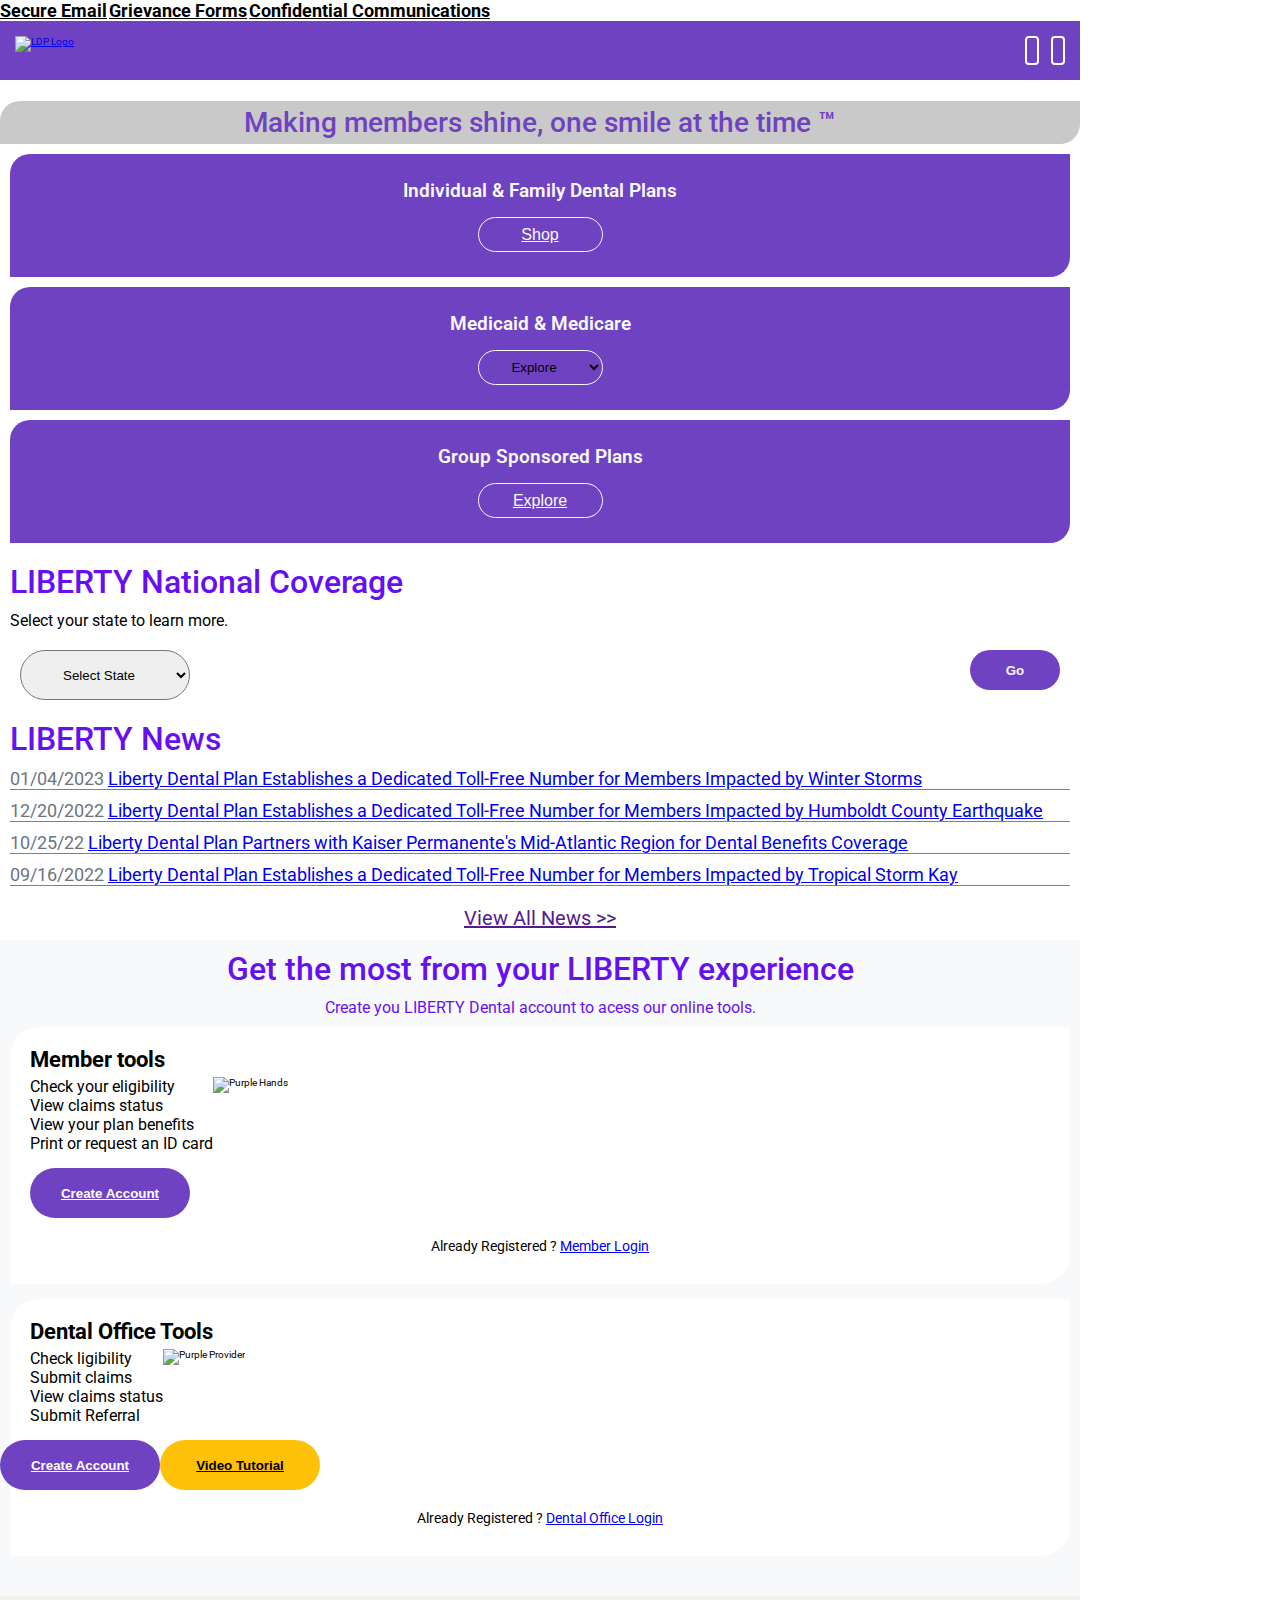
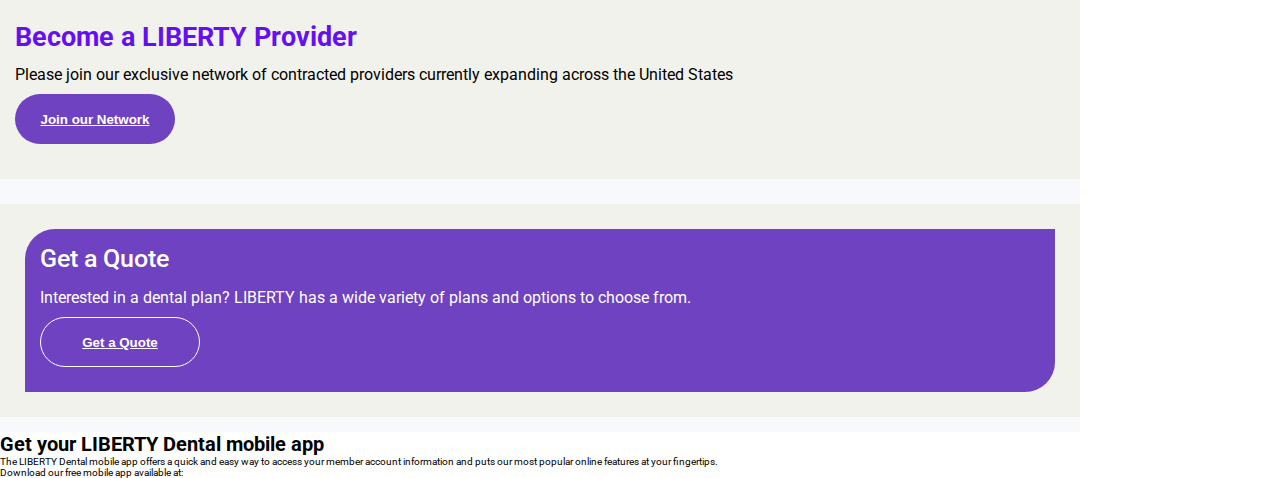
==== index.html @ 20fa09cb "se inicia la seccion para descargar el app de LIBERTY" ====
<!DOCTYPE html>
<html lang="en">
<head>
    <meta charset="UTF-8">
    <meta http-equiv="X-UA-Compatible" content="IE=edge">
    <meta name="viewport" content="width=device-width, initial-scale=1.0">
    <title>Liberty Dental Clone</title>
    <link rel="stylesheet" href="./mobile.css">
    <link rel="preconnect" href="https://fonts.googleapis.com">
    <link rel="preconnect" href="https://fonts.gstatic.com" crossorigin>
    <link href="https://fonts.googleapis.com/css2?family=Roboto:wght@400;500&display=swap" rel="stylesheet">
</head>
<body>
    <header>
        <section class="comms">
            <a href="https://securemail4.libertydentalplan.com/securereader/init.jsf?brand=e7149025"><img class="lock" src="/assets/lock-svgrepo-com.svg" alt="">Secure Email</a>
            <a href="https://www.libertydentalplan.com/Members/File-a-Grievance-or-Appeal.aspx">Grievance Forms</a>
            <a href="https://www.libertydentalplan.com/About-LIBERTY/Privacy-1/Request-Confidential-Communications.aspx">Confidential Communications</a>
        </section>
        <section class="main-header">
            <div class="logo">
                <a href="https://www.libertydentalplan.com/"><img src="/assets/r-stacked-horizontal-small.png" alt="LDP Logo"></a>
            </div>
            <div class="header-buttons">
                <button><img src="/assets/user-svgrepo-com.svg" alt=""></button>
                <button><img src="/assets/menu-lines-svgrepo-com.svg" alt=""></button>
            </div>
        </section>
        <section class="banner">
            <img src="./assets/member-text-bnr11202- Homepage banner.png" alt="">
        </section>
    </header>
    <main>
        <section class="making-mem-shine">
            <article class="shine">
                <p>Making members shine, one smile at the time ™</p>
            </article>
            <div class="cajas">
            <article class="purple-boxes">
                <p class="purple-box-description">Individual & Family Dental Plans</p>
                <a href="https://sales.libertydentalplan.com/dentalplans?_ga=2.69091159.731280375.1677074124-809351769.1674324379"><button><p>Shop</p></button></a>
            </article>
            <article class="purple-boxes">
                <p class="purple-box-description">Medicaid & Medicare</p>
                <Select>
                    <a href="https://www.libertydentalplan.com/Programs/Medicaid.aspx"><option value="">Explore</option></a>
                    <option value="">FL Medicaid</option>
                    <option value="">Medi-cal</option>
                    <option value="">NV-Medicaid</option>
                    <option value="">Medicare Advantage</option>
                </Select>
            </article>
            <article class="purple-boxes">
                <p class="purple-box-description">Group Sponsored Plans</p>
                <a href="https://www.libertydentalplan.com/Members/Group-Plan-Partner-Sites.aspx"><button><p>Explore</p></button></a>
            </article>
        </div>
        </section>
        <Section class="lib-nat-coverage">
            <h1>LIBERTY National Coverage</h1>
            <p>Select your state to learn more.</p>
            <div class="state-selection">
                <select name="" id="">
                    <option value="">Select State</option>
                    <option value="">California</option>
                    <option value="">Florida</option>
                    <option value="">Hawaii</option>
                    <option value="">Illinois</option>
                    <option value="">Missouri</option>
                    <option value="">Nevada</option>
                    <option value="">New Jersey</option>
                    <option value="">New York</option>
                    <option value="">Oklahoma</option>
                    <option value="">Texas</option>
                </select>
                <button>Go</button>
            </div>
        </Section>
        <section class="lib-news">
            <h1>LIBERTY News</h1>
            <div class="news-article">01/04/2023 <a href="https://www.libertydentalplan.com/About-LIBERTY/Company-News/LIBERTY-Dental-Plan-Establishes-a-Dedicated-Toll-Free-Number-for-Members-Impacted-by-Winter-Storms.aspx">Liberty Dental Plan Establishes a Dedicated Toll-Free Number for Members Impacted by Winter Storms</a></div>
            <div class="news-article">12/20/2022 <a href="https://www.libertydentalplan.com/About-LIBERTY/Company-News/LIBERTY-Dental-Plan-Establishes-a-Dedicated-Toll-Free-Number-for-Members-Impacted-by-Humboldt-County-Earthquake.aspx">Liberty Dental Plan Establishes a Dedicated Toll-Free Number for Members Impacted by Humboldt County Earthquake</a></div>
            <div class="news-article">10/25/22 <a href="https://www.libertydentalplan.com/About-LIBERTY/Company-News/LIBERTY-Dental-Plan-Partners-with-Kaiser-Permanente-s-Mid-Atlantic-Region-for-Dental-Benefits-Coverage-1.aspx">Liberty Dental Plan Partners with Kaiser Permanente's Mid-Atlantic Region for Dental Benefits Coverage</a></div>
            <div class="news-article">09/16/2022 <a href="https://www.libertydentalplan.com/About-LIBERTY/Company-News/LIBERTY-Dental-Plan-Establishes-a-Dedicated-Toll-Free-Number-for-Members-Impacted-by-Tropical-Storm-Kay--1.aspx">Liberty Dental Plan Establishes a Dedicated Toll-Free Number for Members Impacted by Tropical Storm Kay</a></div>
        </section>
        <div class="view-news">
            <a href=""><center>View All News >></center><a>
        </div>
        <section class="get-most-from-lib">
            <h1>Get the most from your LIBERTY experience</h1>
            <p>Create you LIBERTY Dental account to acess our online tools.</p>
            <article class="tools">
                <h3>Member tools</h3>
                <div>
                 <ul>
                    <li>Check your eligibility</li>
                    <li>View claims status</li>
                    <li>View your plan benefits</li>
                    <li>Print or request an ID card</li>
                 </ul>
                <img src="/assets/purple-hands.png" alt="Purple Hands">
                </div>
                <a href="https://itransact.libertydentalplan.com/LBT/iTransact/Logon/CreateAccounts.aspx"><button class="purple-button">Create Account</button></a>
                <p>Already Registered ? <a href="https://itransact.libertydentalplan.com/LBT/iTransact/Logon/Logon.aspx">Member Login</a></p>
            </article>
            <article class="tools">
                <h3>Dental Office Tools</h3>
                <div>
                    <ul>
                        <li>Check ligibility</li>
                        <li>Submit claims</li>
                        <li>View claims status</li>
                        <li>Submit Referral</li>
                    </ul>
                    <img src="/assets/purple-provider.png" alt="Purple Provider">
                </div>
                <div class="purple-yellow-buttons">
                    <a href="https://itransact.libertydentalplan.com/LBT/iTransact/Logon/CreateAccounts.aspx"><button class="purple-button">Create Account</button></a>
                    <a href="https://www.libertydentalplan.com/Resources/Videos/ProviderPortal.mp4"><button class="yellow-button">Video Tutorial</button></a>
                </div>
                <p>Already Registered ? <a href="https://www.libertydentalplan.com/Providers/Office-Vendor-Portal.aspx">Dental Office Login</a></p>
            </article>
        </section>
        <section class="signUp-Quote">
            <article class="become-provider">
                <h1>Become a LIBERTY Provider</h1>
                <p>Please join our exclusive network of contracted providers currently expanding across the United States</p>
                <a href="https://itransact.libertydentalplan.com/LBT/iTransact/Logon/CreateAccounts.aspx"><button class="purple-button">Join our Network</button></a>
            </article>
            <article class="get-quote">
                <div>
                    <h2>Get a Quote</h2>
                    <p>Interested in a dental plan? LIBERTY has a wide variety of plans and options to choose from.</p>
                    <a href="https://www.libertydentalplan.com/Programs/Request-Quote.aspx"><button>Get a Quote</button></a>
                </div>
            </article>
        </section>
        <section class="lib-app">
            <h1>Get your LIBERTY Dental mobile app</h1>
            <p class="app-description">The LIBERTY Dental mobile app offers a quick and easy way to access your member account information and puts our most popular online features at your fingertips.</p>
            <p class="app-download">Download our free mobile app available at:</p>
        </section>
    </main>
</body>
</html>
---- mobile.css ----
:root {
    --blue: #007bff;
    --indigo: #6610f2;
    --purple: #6f42c1;
    --pink: #e83e8c;
    --red: #dc3545;
    --orange: #fd7e14;
    --yellow: #ffc107;
    --green: #28a745;
    --teal: #20c997;
    --cyan: #17a2b8;
    --white: #fff;
    --gray: #6c757d;
    --gray-dark: #343a40;
    --primary: #007bff;
    --secondary: #6c757d;
    --success: #28a745;
    --info: #17a2b8;
    --warning: #ffc107;
    --danger: #dc3545;
    --light: #f8f9fa;
    --dark: #343a40;
    --breakpoint-xs: 0;
    --breakpoint-sm: 576px;
    --breakpoint-md: 768px;
    --breakpoint-lg: 992px;
    --breakpoint-xl: 1200px;
    --font-family-sans-serif: -apple-system,BlinkMacSystemFont,"Segoe UI",Roboto,"Helvetica Neue",Arial,sans-serif,"Apple Color Emoji","Segoe UI Emoji","Segoe UI Symbol";
    --font-family-monospace: SFMono-Regular,Menlo,Monaco,Consolas,"Liberation Mono","Courier New",monospace;
}
*{
    box-sizing: border-box;
    padding: 0;
    margin: 0;
}
html{
    font-size: 62.5%;
    font-family: 'Roboto', sans-serif;
}
body{
    min-width: 320px;
    width: 100%;
    max-width: 1080px;
}
.comms a{
    color: black;
    font-size: 1.8rem;
    font-weight: 700;
    text-align: right;
}
a .lock{
    width: 20px;
    height: auto;
}
.main-header{
    background-color: var(--purple);
    padding: 15px;
    display: flex;
    justify-content: space-between;
}
.header-buttons button{
    background-color: rgba(0,0,0,0);
    border: white 2px solid;
    border-radius: 4px;
    padding: 5px;
    margin-left: 10px;
}
.header-buttons button img{
    width: 15px;
    height: auto;
}
.banner{
    margin-top: 5px;
    margin-bottom: 5px;
}
.banner img{
    width: 100%;
    height: auto;
}
.shine{
    background-color: rgb(202, 201, 201);
    padding: 5px;
    border-top-left-radius: 20px;
    border-bottom-right-radius: 20px;
}
.shine p{
    text-align: center;
    color: var(--purple);
    font-size: 2.8rem;
    font-weight: 500;
}
.cajas{
    padding: 10px;
    height: auto;
    display: flex;
    flex-direction: column;
    justify-content: center;
}
.purple-boxes{
    width: 100%;
    height: auto;
    background-color: var(--purple);
    padding: 25px;
    margin-bottom: 10px;
    border-top-left-radius: 20px;
    border-bottom-right-radius: 20px;
    display: flex;
    flex-direction: column;
    justify-content: center;

}
.purple-boxes .purple-box-description{
    text-align: center;
    color: #f8f9fa;
    font-size: 1.9rem;
    font-weight: 600;
    margin-bottom: 15px;
}
.purple-boxes a{
    align-self: center;
}
.purple-boxes a button{
    background-color: rgba(0,0,0,0);
    width: 125px;
    height: 35px;
    border: #f8f9fa 1px solid;
    border-radius: 25px;
}
.purple-boxes a button p{
    font-size: 1.6rem;
    font-weight: 200;
    text-decoration: underline;
    color: #f8f9fa;
}
.purple-boxes select{
    background-color: rgba(0,0,0,0);
    width: 125px;
    height: 35px;
    border: #f8f9fa 1px solid;
    border-radius: 25px;
    align-self: center;
}
.purple-boxes select option{
    text-align: center;
}
.lib-nat-coverage{
    padding: 0 10px;
}
.lib-nat-coverage h1{
    color: var(--indigo);
    font-size: 3.2rem;
    font-weight: 500;
}
.lib-nat-coverage p{
    font-size: 1.6rem;
    margin: 10px 0;
}
.state-selection{
    padding: 10px;
    display: flex;
    justify-content: space-between;
    flex-direction: row;
}
.state-selection select{
    width: 170px;
    height: 50px;
    border-radius: 25px;
}
.state-selection select option{
    text-align: center;
}
.state-selection button{
    background-color: var(--purple);
    width: 90px;
    height: 40px;
    border-radius: 30px;
    border: none;
    color: #f8f9fa;
    font-weight: 700;
}
.lib-news{
    padding: 10px;
}
.lib-news h1{
    color: var(--indigo);
    font-size: 3.2rem;
    font-weight: 500;
}
.lib-news .news-article{
    margin-top: 10px;
    color: var(--secondary);
    font-size: 1.8rem;
    border-bottom: 1px gray solid;
}
.view-news{
    width: 100%;
    padding: 10px 0;
}
.view-news a{
    font-size: 2rem;
    margin: 15px 0;
    text-align: center;
}
.get-most-from-lib{
    padding: 10px;
    background-color: var(--light);
}
.get-most-from-lib h1{
    color: var(--indigo);
    font-size: 3.2rem;
    font-weight: 500;
    text-align: center;
}
.get-most-from-lib p{
    color: var(--indigo);
    font-size: 1.6rem;
    text-align: center;
    margin: 10px 0;
}
.get-most-from-lib .tools{
    background-color: var(--white
    );
    padding: 20px;
    border-top-left-radius: 30px;
    border-bottom-right-radius: 30px;
    margin-bottom: 15px;
}
.tools h3{
    font-size: 2.2rem;  
}
.tools div{
    display: flex;
    margin: 5px 0;
}
.tools ul li{
    color: black;
    list-style: none;
    font-size: 1.6rem;
}
.tools img{
    float: none;
}
.tools a .purple-button{
    background-color: var(--purple);
    width: 160px;
    height: 50px;
    border-radius: 30px;
    border: none;
    color: white;
    text-decoration: underline;
    font-weight: 800;
    margin: 10px 0;
}
.purple-yellow-buttons{
    position: relative;
    right: 30px;    
}
.tools .purple-yellow-buttons a .purple-button{
    background-color: var(--purple);
    width: 160px;
    height: 50px;
    border-radius: 30px;
    border: none;
    color: white;
    text-decoration: underline;
    font-weight: 800;
    margin: 10px 0;
}
.tools .purple-yellow-buttons a .yellow-button{
    background-color: var(--yellow);
    width: 160px;
    height: 50px;
    border-radius: 30px;
    border: none;
    color: black;
    text-decoration: underline;
    font-weight: 800;
    margin: 10px 0;
}
.tools p{
    color: black;
    font-size: 1.4rem;
}
.signUp-Quote{
    background-color: var(--light);
    padding: 15px 0;
}
.signUp-Quote .become-provider{
    background-color: #F2F2ED;
    padding: 25px 15px;
}
.become-provider h1{
    color: var(--indigo);
    font-size: 2.7rem;
}
.become-provider p{
    color: black;
    font-size: 1.6rem;
    margin-top: 12px;
}
.become-provider a button{
    background-color: var(--purple);
    width: 160px;
    height: 50px;
    border-radius: 30px;
    border: none;
    color: white;
    text-decoration: underline;
    font-weight: 800;
    margin: 10px 0;
}
.get-quote{
    margin-top: 25px;
    background-color: #F2F2ED;
    padding: 25px
}
.get-quote div{
    background-color: var(--purple);
    padding: 15px;
    border-top-left-radius: 30px;
    border-bottom-right-radius: 30px;
}
.get-quote div h2{
    font-size: 2.5rem;
    color: white;
    font-weight: 500;
}
.get-quote div p{
    margin-top: 15px;
    color: white;
    font-size: 1.6rem;
}
.get-quote div a button{
    background-color: rgba(0,0,0,0);
    width: 160px;
    height: 50px;
    border-radius: 30px;
    border: white 1px solid;
    color: white;
    text-decoration: underline;
    font-weight: 800;
    margin: 10px 0;
}
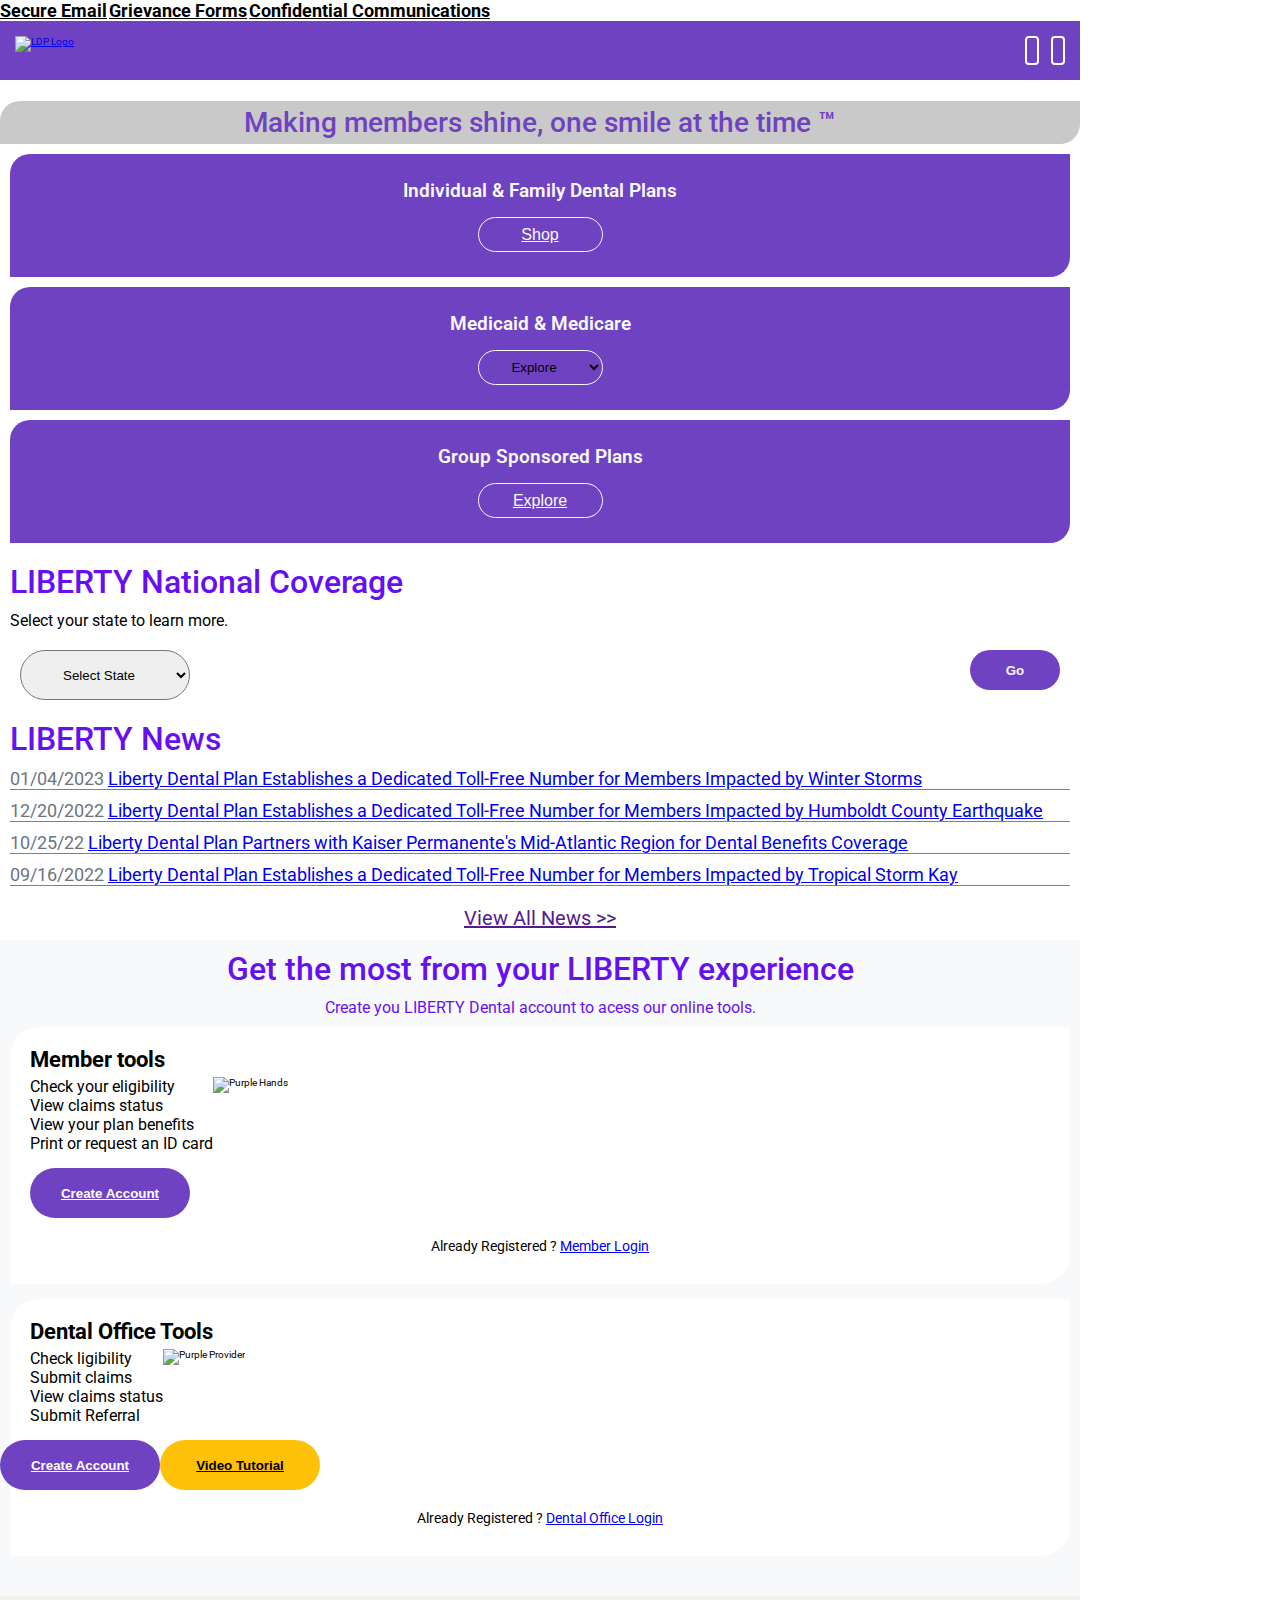
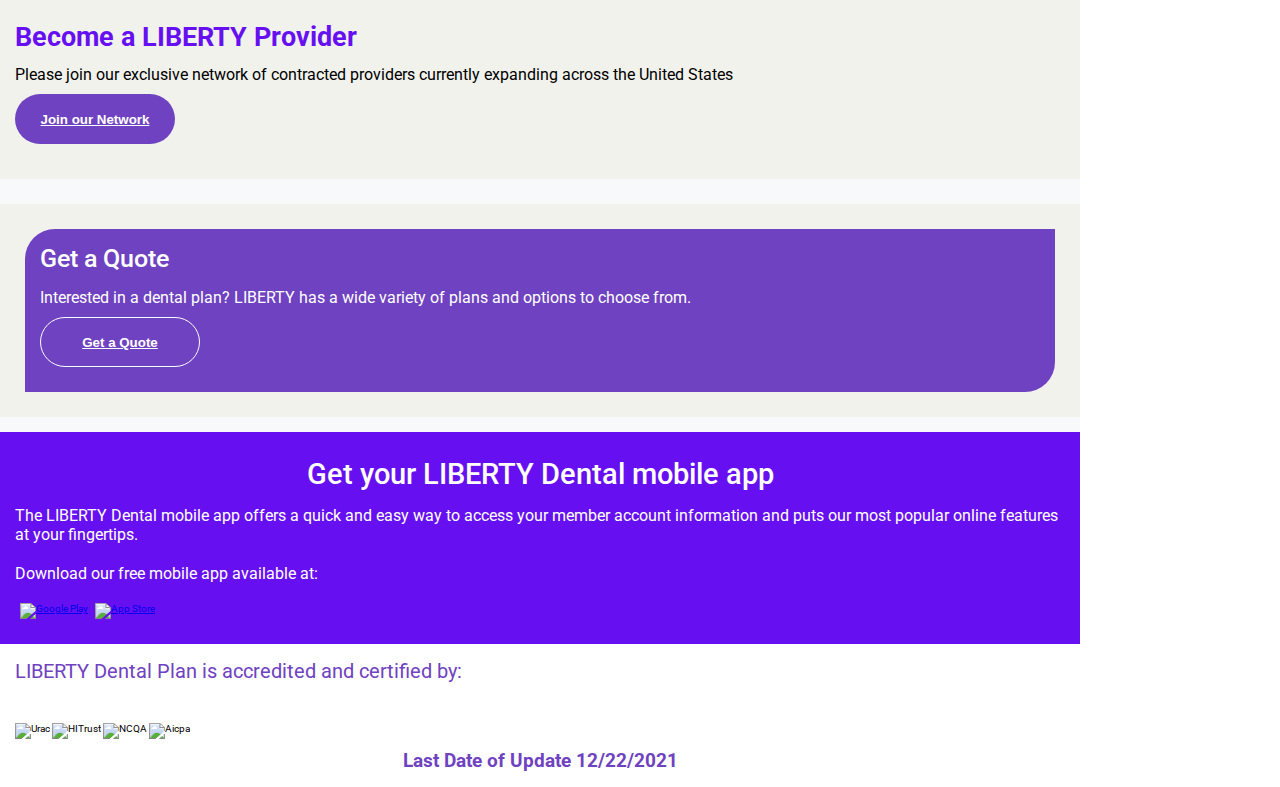
==== commit 13907966: "cambiamos algunas clases, tratamos de usar querryselectorAll pero no tuvimos exito, seguiremos inten" ====
--- a/index.html
+++ b/index.html
@@ -23,9 +23,119 @@
             </div>
             <div class="header-buttons">
                 <button><img src="/assets/user-svgrepo-com.svg" alt=""></button>
-                <button><img src="/assets/menu-lines-svgrepo-com.svg" alt=""></button>
-            </div>
-        </section>
+                <button class="threelines-menu"><img src="/assets/menu-lines-svgrepo-com.svg" alt=""></button>
+            </div>
+        </section>
+        <div class="nav-bar-menu inactive">
+            <ul class="nav-link-item"> 
+                <p>Members <img class='arrow-dowm' src="./assets/arrow-down.svg" alt=""></p>
+                <div class="nav-link-itemChild inactive-child">
+                    <li><a href="#">Welcome to Member Services!</a></li>
+                    <li><a href="#">Find a Dentist</a></li>
+                    <li><a href="#">Community Smiles Porgram</a></li>
+                    <li><a href="#">Member COVID-19 Resources</a></li>
+                    <li><a href="#">Group & Plan Partner Sites</a></li>
+                    <li><a href="#">LIBERTY Dental Plan Language Needds Survey</a></li>
+                    <li><a href="#">Oral Health & Wellness Tips FAQs</a></li>
+                    <li><a href="#">File a Grievance or Appeal</a></li>
+                    <li><a href="#">Forms & Literature</a></li>
+                    <li><a href="#">LIBERTY Dental Mobile App</a></li>
+                    <li><a href="#">Medi-cal</a></li>
+                    <li><a href="#">Member - Contact Us</a></li>
+                </div>  
+            </ul>
+    
+    
+            <ul class="nav-link-item">
+                <p>Providers <img class='arrow-dowm' src="./assets/arrow-down.svg" alt=""></p>
+                <div class="nav-link-itemChild inactive-child">
+                    <li><a href="#">Providers</a></li>
+                    <li><a href="#">Contract With Us</a></li>
+                    <li><a href="#">Join Our Network</a></li>
+                    <li><a href="#">Provider Portal Registration</a></li>
+                    <li><a href="#">Value Based Program (VBP)</a></li>
+                    <li><a href="#">Secure Email Portal</a></li>
+                    <li><a href="#">Provider Resource Library</a></li>
+                    <li><a href="#">Directory Information Validation (DIV)</a></li>
+                    <li><a href="#">Provider TeleDentistry Resources</a></li>
+                    <li><a href="#">Provider COVID-19 Resources</a></li>
+                    <li><a href="#">Clinical Criteria Guidelines & Practice Parameters</a></li>
+                    <li><a href="#">Provider Compliance Training</a></li>
+                    <li><a href="#">Florida Medicaid Webinar</a></li>
+                    <li><a href="#">Americans With Disabilities Act (ADA) Survey</a></li>
+                    <li><a href="#">Frequently Asked Questions</a></li>
+                    <li><a href="#">Secured Documents</a></li>
+                    <li><a href="#">Self Service Tools</a></li>
+                    <li><a href="#">Provider Newsletters</a></li>
+                    <li><a href="#">Provider - Contact Us</a></li>
+                </div> 
+            </ul>
+    
+    
+            <ul class="nav-link-item">
+                <p>Brokers <img class='arrow-dowm' src="./assets/arrow-down.svg" alt=""></p>
+                <div class="nav-link-itemChild inactive-child">
+                    <li><a href="#">Welcome</a></li>
+                    <li><a href="#">Request a Quote</a></li>
+                    <li><a href="#">California Application</a></li>
+                    <li><a href="#">Florida Application</a></li>
+                    <li><a href="#">Missouri Application</a></li>
+                    <li><a href="#">Nevada Application</a></li>
+                    <li><a href="#">All Other States</a></li>
+                    <li><a href="#">Agents & Brokers - Contact Us</a></li>
+                </div>
+            </ul>
+    
+    
+            <ul class="nav-link-item">
+                <p>Programs <img class='arrow-dowm' src="./assets/arrow-down.svg" alt=""></p>
+                <div class="nav-link-itemChild inactive-child">
+                    <li><a href="#">Medicaid</a></li>
+                    <li><a href="#">Medi-Cal</a></li>
+                    <li><a href="#">Medicare Advantage</a></li>
+                    <li><a href="#">Commercial</a></li>
+                    <li><a href="#">Individual & Family Plans</a></li>
+                    <li><a href="#">Request a Quote</a></li>
+                </div>
+            </ul>
+    
+            <ul class="nav-link-item">
+                <p>State Sites <img class='arrow-dowm' src="./assets/arrow-down.svg" alt=""></p>
+                <div class="nav-link-itemChild inactive-child">
+                    <li><a href="#">California</a></li>
+                    <li><a href="#">Florida</a></li>
+                    <li><a href="#">Hawaii</a></li>
+                    <li><a href="#">Illinois</a></li>
+                    <li><a href="#">Missouri</a></li>
+                    <li><a href="#">Nevada</a></li>
+                    <li><a href="#">New Jersey</a></li>
+                    <li><a href="#">New York</a></li>
+                    <li><a href="#">Oklahoma</a></li>
+                    <li><a href="#">Texas</a></li>
+                    <li><a href="#">All Other States</a></li>
+                </div>
+            </ul>
+    
+    
+            <ul class="nav-link-item">
+                <a href="#">Find a Dentist</a>
+            </ul>
+    
+    
+            <ul class="nav-link-item">
+                <p>About Liberty <img class='arrow-dowm' src="./assets/arrow-down.svg" alt=""></p>
+                <div class="nav-link-itemChild inactive-child">
+                    <li><a href="#">About LIBERTY</a></li>
+                    <li><a href="#">Careers</a></li>
+                    <li><a href="#">Compliance</a></li>
+                    <li><a href="#">Leadership</a></li>
+                    <li><a href="#">News & Events</a></li>
+                    <li><a href="#">Privacy</a></li>
+                    <li><a href="#">Contact Us</a></li>
+                </div>
+            </ul>
+    
+        </div>
         <section class="banner">
             <img src="./assets/member-text-bnr11202- Homepage banner.png" alt="">
         </section>
@@ -139,7 +249,28 @@
             <h1>Get your LIBERTY Dental mobile app</h1>
             <p class="app-description">The LIBERTY Dental mobile app offers a quick and easy way to access your member account information and puts our most popular online features at your fingertips.</p>
             <p class="app-download">Download our free mobile app available at:</p>
+            <div class="store-icons">
+                <a href="https://play.google.com/store/apps/details?id=com.libertydentalplan.mobile"><img src="/assets/GooglePlay_Icon.svg" alt="Google Play"></a>
+                <a href="https://apps.apple.com/gb/app/liberty-dental/id1443527723"><img src="/assets/AppStore_Icon.svg" alt="App Store"></a>
+            </div>
+        </section>
+        <section class="certs">
+            <h1>LIBERTY Dental Plan is accredited and certified by:</h1>
+            <div>
+                <img class="accred-agency" src="/assets/logo-URAC-Accreditation-Seal.png" alt="Urac" onclick="window.location.href='https://www.urac.org/';">
+                <img class="accred-agency" src="/assets/logo-HiTrust.png" alt="HITrust" onclick="window.location.href='https://hitrustalliance.net/';">
+                <img class="accred-agency" src="/assets/NCQA-HEDIS-Compliance-Audit-Seal-2021.png" alt="NCQA" onclick="window.location.href='https://www.ncqa.org/programs/health-plans/health-plan-accreditation-hpa/';">
+                <img class="accred-agency" src="/assets/logo-AICPA-SOC.png" alt="Aicpa" onclick="window.location.href='https://www.aicpa.org/home';">
+            </div>
+            <p>Last Date of Update 12/22/2021</p>
         </section>
     </main>
+    <footer>
+        <section></section>
+        <section></section>
+        <section></section>
+        <section></section>
+    </footer>
+    <script src="./script.js"></script>
 </body>
 </html>--- a/mobile.css
+++ b/mobile.css
@@ -42,6 +42,8 @@
     width: 100%;
     max-width: 1080px;
 }
+
+/* Header */
 .comms a{
     color: black;
     font-size: 1.8rem;
@@ -69,6 +71,43 @@
     width: 15px;
     height: auto;
 }
+
+/* Menu that pops up after clicking a three line button */
+
+.inactive {
+    display: none;
+ }
+ .nav-bar-menu ul{
+    margin-left:  15px;
+    margin-top: 15px;
+ }
+.nav-bar-menu li{
+    list-style: none;
+}
+.nav-link-itemChild{
+    background-color: aliceblue;
+    padding: 10px 20px;
+    border: 1px gray solid;
+    width: 190px;
+    height: auto;
+    margin-top: 10px;
+    margin-left: 30px;
+}
+.inactive-child{
+    display: none;
+}
+.inactive-child li{
+    margin-bottom: 20px;
+
+}
+
+.arrow-dowm{
+    width: 10px;
+    height: auto;
+    margin-left: 10px;
+}
+
+/* Banner */
 .banner{
     margin-top: 5px;
     margin-bottom: 5px;
@@ -77,6 +116,8 @@
     width: 100%;
     height: auto;
 }
+
+/*Main Section*/
 .shine{
     background-color: rgb(202, 201, 201);
     padding: 5px;
@@ -96,6 +137,8 @@
     flex-direction: column;
     justify-content: center;
 }
+
+/* Purple Boxes Below Banner */
 .purple-boxes{
     width: 100%;
     height: auto;
@@ -143,6 +186,9 @@
 .purple-boxes select option{
     text-align: center;
 }
+
+/*Lib National Coverages and Liberty News*/
+
 .lib-nat-coverage{
     padding: 0 10px;
 }
@@ -201,6 +247,9 @@
     margin: 15px 0;
     text-align: center;
 }
+
+/*Get the most from Liberty Section*/
+
 .get-most-from-lib{
     padding: 10px;
     background-color: var(--light);
@@ -281,6 +330,9 @@
     color: black;
     font-size: 1.4rem;
 }
+
+/*Sign Up Quote*/
+
 .signUp-Quote{
     background-color: var(--light);
     padding: 15px 0;
@@ -340,4 +392,61 @@
     text-decoration: underline;
     font-weight: 800;
     margin: 10px 0;
-}+}
+
+/*Lib App Section*/
+
+.lib-app{
+    background-color: var(--indigo);
+    padding: 25px 15px;
+}
+.lib-app h1{
+    text-align: center;
+    color: white;
+    font-size: 2.9rem;
+    font-weight: 500;
+    margin-bottom: 15px;
+}
+.lib-app .app-description{
+    color: white;
+    font-size: 1.6rem;
+}
+.lib-app .app-download{
+    color: white;
+    font-size: 1.6rem;
+    margin-top: 20px;
+}
+
+.store-icons a img{
+    width: 120px;
+    height: auto;
+    margin-top: 20px;
+    margin-left: 5px;
+}
+
+/*Certifications*/
+
+.certs{
+    padding: 15px;
+}
+.certs h1{
+    font-size: 2rem;
+    font-weight: 400; 
+    color: var(--purple);
+    margin-bottom: 40px;
+}
+.cert div{
+    display: flex;
+    justify-content: space-around;
+}
+.certs div img{
+    width: 50px;
+    height: auto;
+}
+.certs p{
+    color: var(--purple);
+    text-align: center;
+    font-size: 1.9rem;
+    font-weight: 700;
+    margin-top: 10px;
+}
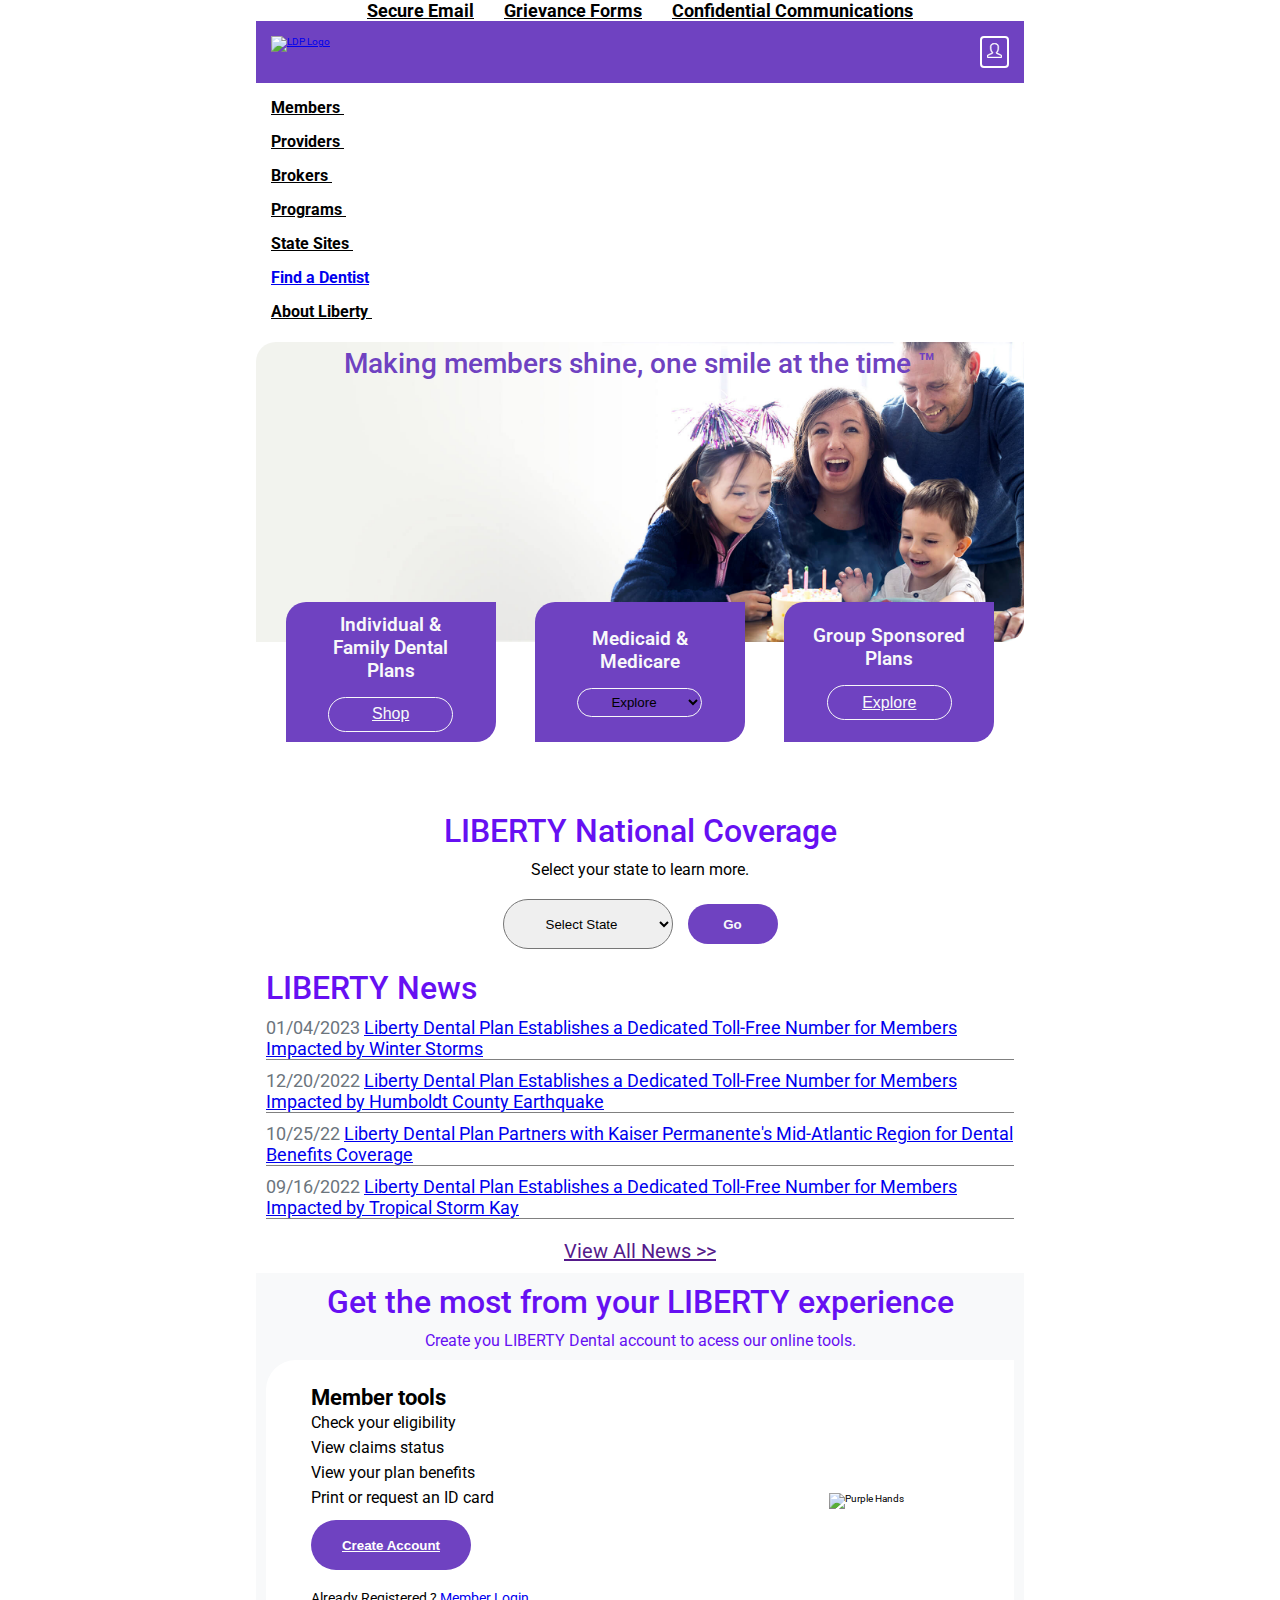
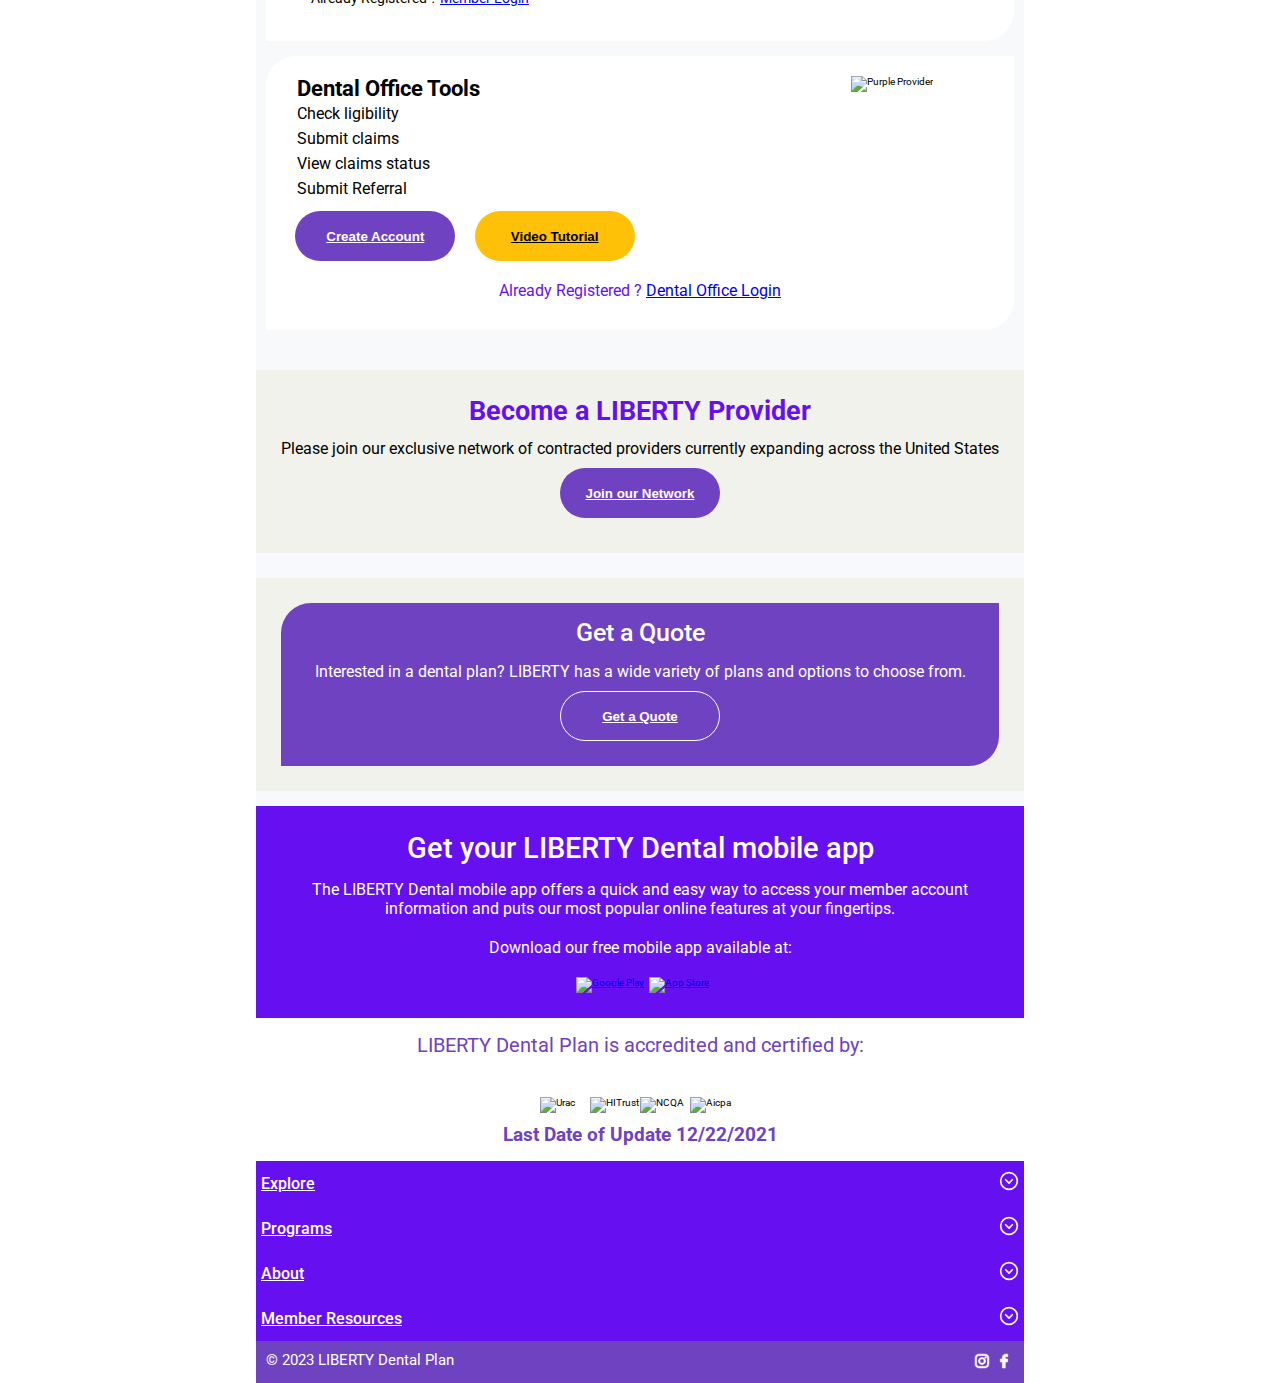
==== commit 7e4b00fc: "Hemos agregado mas dinamismo a la pagina, asi como media queries" ====
--- a/index.html
+++ b/index.html
@@ -6,6 +6,8 @@
     <meta name="viewport" content="width=device-width, initial-scale=1.0">
     <title>Liberty Dental Clone</title>
     <link rel="stylesheet" href="./mobile.css">
+    <link rel="stylesheet" media="(min-width:768px)" href="./tablet.css" >
+    <link rel="stylesheet" href="./desktop.css" media="(min-width:900px)">
     <link rel="preconnect" href="https://fonts.googleapis.com">
     <link rel="preconnect" href="https://fonts.gstatic.com" crossorigin>
     <link href="https://fonts.googleapis.com/css2?family=Roboto:wght@400;500&display=swap" rel="stylesheet">
@@ -13,23 +15,33 @@
 <body>
     <header>
         <section class="comms">
-            <a href="https://securemail4.libertydentalplan.com/securereader/init.jsf?brand=e7149025"><img class="lock" src="/assets/lock-svgrepo-com.svg" alt="">Secure Email</a>
+            <a href="https://securemail4.libertydentalplan.com/securereader/init.jsf?brand=e7149025"><img class="lock" src="./assets/lock-svgrepo-com.svg" alt="">Secure Email</a>
             <a href="https://www.libertydentalplan.com/Members/File-a-Grievance-or-Appeal.aspx">Grievance Forms</a>
             <a href="https://www.libertydentalplan.com/About-LIBERTY/Privacy-1/Request-Confidential-Communications.aspx">Confidential Communications</a>
         </section>
         <section class="main-header">
             <div class="logo">
-                <a href="https://www.libertydentalplan.com/"><img src="/assets/r-stacked-horizontal-small.png" alt="LDP Logo"></a>
+                <a href="https://www.libertydentalplan.com/"><img src="./assets/r-stacked-horizontal-small.png" alt="LDP Logo"></a>
             </div>
             <div class="header-buttons">
-                <button><img src="/assets/user-svgrepo-com.svg" alt=""></button>
-                <button class="threelines-menu"><img src="/assets/menu-lines-svgrepo-com.svg" alt=""></button>
+                <button class="user-button"><img src="./assets/user-svgrepo-com.svg" alt="">
+                </button>
+                <button class="threelines-menu"><img src="./assets/menu-lines-svgrepo-com.svg" alt=""></button>
+                <div class="user-tools inactive">
+                    <ul>
+                        <li>Member</li>
+                        <li>Group</li>
+                        <li>Dental Office</li>
+                        <li>Vendor</li>
+                    </ul>
+                </div>
             </div>
         </section>
         <div class="nav-bar-menu inactive">
             <ul class="nav-link-item"> 
                 <p>Members <img class='arrow-dowm' src="./assets/arrow-down.svg" alt=""></p>
-                <div class="nav-link-itemChild inactive-child">
+
+                <div class="nav-link-itemChild inactive-child" >
                     <li><a href="#">Welcome to Member Services!</a></li>
                     <li><a href="#">Find a Dentist</a></li>
                     <li><a href="#">Community Smiles Porgram</a></li>
@@ -117,7 +129,7 @@
             </ul>
     
     
-            <ul class="nav-link-item">
+            <ul class="nav-link-item-F">
                 <a href="#">Find a Dentist</a>
             </ul>
     
@@ -142,7 +154,7 @@
     </header>
     <main>
         <section class="making-mem-shine">
-            <article class="shine">
+            <article class="shine fade">
                 <p>Making members shine, one smile at the time ™</p>
             </article>
             <div class="cajas">
@@ -183,7 +195,7 @@
                     <option value="">Oklahoma</option>
                     <option value="">Texas</option>
                 </select>
-                <button>Go</button>
+                <button class="">Go</button>
             </div>
         </Section>
         <section class="lib-news">
@@ -200,30 +212,39 @@
             <h1>Get the most from your LIBERTY experience</h1>
             <p>Create you LIBERTY Dental account to acess our online tools.</p>
             <article class="tools">
+                <div class="member-tools">
                 <h3>Member tools</h3>
-                <div>
                  <ul>
                     <li>Check your eligibility</li>
                     <li>View claims status</li>
                     <li>View your plan benefits</li>
                     <li>Print or request an ID card</li>
                  </ul>
-                <img src="/assets/purple-hands.png" alt="Purple Hands">
-                </div>
-                <a href="https://itransact.libertydentalplan.com/LBT/iTransact/Logon/CreateAccounts.aspx"><button class="purple-button">Create Account</button></a>
-                <p>Already Registered ? <a href="https://itransact.libertydentalplan.com/LBT/iTransact/Logon/Logon.aspx">Member Login</a></p>
-            </article>
-            <article class="tools">
-                <h3>Dental Office Tools</h3>
-                <div>
-                    <ul>
-                        <li>Check ligibility</li>
-                        <li>Submit claims</li>
-                        <li>View claims status</li>
-                        <li>Submit Referral</li>
-                    </ul>
-                    <img src="/assets/purple-provider.png" alt="Purple Provider">
-                </div>
+                 <a href="https://itransact.libertydentalplan.com/LBT/iTransact/Logon/CreateAccounts.aspx"><button class="purple-button">Create Account</button></a>
+                 <p>Already Registered ? <a href="https://itransact.libertydentalplan.com/LBT/iTransact/Logon/Logon.aspx">Member Login</a></p>
+                </div class>
+                <div class="tools-image">
+                <img src="./assets/purple-hands.png" alt="Purple Hands">
+                </div>
+
+
+            </article>
+            <article class="dental-office-tools">
+                <div class="do-tools">
+                    <div class="do-tools-ul">
+                        <h3>Dental Office Tools</h3>
+                        <ul>
+                            <li>Check ligibility</li>
+                            <li>Submit claims</li>
+                            <li>View claims status</li>
+                            <li>Submit Referral</li>
+                        </ul>
+                    </div>
+                    <div class="purple-provider">
+                        <img src="./assets/purple-provider.png" alt="Purple Provider">
+                    </div>
+                </div>
+
                 <div class="purple-yellow-buttons">
                     <a href="https://itransact.libertydentalplan.com/LBT/iTransact/Logon/CreateAccounts.aspx"><button class="purple-button">Create Account</button></a>
                     <a href="https://www.libertydentalplan.com/Resources/Videos/ProviderPortal.mp4"><button class="yellow-button">Video Tutorial</button></a>
@@ -250,26 +271,91 @@
             <p class="app-description">The LIBERTY Dental mobile app offers a quick and easy way to access your member account information and puts our most popular online features at your fingertips.</p>
             <p class="app-download">Download our free mobile app available at:</p>
             <div class="store-icons">
-                <a href="https://play.google.com/store/apps/details?id=com.libertydentalplan.mobile"><img src="/assets/GooglePlay_Icon.svg" alt="Google Play"></a>
-                <a href="https://apps.apple.com/gb/app/liberty-dental/id1443527723"><img src="/assets/AppStore_Icon.svg" alt="App Store"></a>
+                <a href="https://play.google.com/store/apps/details?id=com.libertydentalplan.mobile"><img src="./assets/GooglePlay_Icon.svg" alt="Google Play"></a>
+                <a href="https://apps.apple.com/gb/app/liberty-dental/id1443527723"><img src="./assets/AppStore_Icon.svg" alt="App Store"></a>
             </div>
         </section>
         <section class="certs">
             <h1>LIBERTY Dental Plan is accredited and certified by:</h1>
             <div>
-                <img class="accred-agency" src="/assets/logo-URAC-Accreditation-Seal.png" alt="Urac" onclick="window.location.href='https://www.urac.org/';">
-                <img class="accred-agency" src="/assets/logo-HiTrust.png" alt="HITrust" onclick="window.location.href='https://hitrustalliance.net/';">
-                <img class="accred-agency" src="/assets/NCQA-HEDIS-Compliance-Audit-Seal-2021.png" alt="NCQA" onclick="window.location.href='https://www.ncqa.org/programs/health-plans/health-plan-accreditation-hpa/';">
-                <img class="accred-agency" src="/assets/logo-AICPA-SOC.png" alt="Aicpa" onclick="window.location.href='https://www.aicpa.org/home';">
+                <img class="accred-agency" src="./assets/logo-URAC-Accreditation-Seal.png" alt="Urac" onclick="window.location.href='https://www.urac.org/';">
+                <img class="accred-agency" src="./assets/logo-HiTrust.png" alt="HITrust" onclick="window.location.href='https://hitrustalliance.net/';">
+                <img class="accred-agency" src="./assets/NCQA-HEDIS-Compliance-Audit-Seal-2021.png" alt="NCQA" onclick="window.location.href='https://www.ncqa.org/programs/health-plans/health-plan-accreditation-hpa/';">
+                <img class="accred-agency" src="./assets/logo-AICPA-SOC.png" alt="Aicpa" onclick="window.location.href='https://www.aicpa.org/home';">
             </div>
             <p>Last Date of Update 12/22/2021</p>
         </section>
     </main>
     <footer>
-        <section></section>
-        <section></section>
-        <section></section>
-        <section></section>
+        <section>
+            <ul>
+                <div class="footer-ul">
+                    Explore
+                    <img class="circle-down" src="./assets/circle-chevron-down-svgrepo-com.svg" alt="">
+                </div>
+                <div class="footer-li inactive">
+                    <li><a href="#">Members</a></li>
+                    <li><a href="#">Providers</a></li>
+                    <li><a href="#">Brokers</a></li>
+                </div>
+            </ul>
+        </section>
+        <section>
+            <ul>
+                <div class="footer-ul">
+                    Programs
+                    <img class="circle-down" src="./assets/circle-chevron-down-svgrepo-com.svg" alt="">
+                </div>
+                <div class="footer-li inactive">
+                    <li><a href="#">Medicaid</a></li>
+                    <li><a href="#">Medi-cal</a></li>
+                    <li><a href="#">Commercial</a></li>
+                    <li><a href="#">Individual & Family Plans</a></li>
+                    <li><a href="#">Get a Quote</a></li>
+                </div>
+            </ul>
+        </section>
+        <section>
+            <ul>
+                <div class="footer-ul">
+                    About
+                    <img class="circle-down" src="./assets/circle-chevron-down-svgrepo-com.svg" alt="">
+                </div>
+                <div class="footer-li inactive">
+                    <li><a href="#">Overview</a></li>
+                    <li><a href="#">Careers</a></li>
+                    <li><a href="#">Compliance</a></li>
+                    <li><a href="#">Leadership</a></li>
+                    <li><a href="#">News and Events</a></li>
+                    <li><a href="#">Interoperability API</a></li>
+                    <li><a href="#">Contact Us</a></li>
+                </div>
+            </ul>
+        </section>
+        <section>
+            <ul>
+                <div class="footer-ul">
+                    Member Resources
+                    <img class="circle-down" src="./assets/circle-chevron-down-svgrepo-com.svg" alt="">
+                </div>
+                <div class="footer-li inactive">
+                    <li><a href="#">Contact Member Services</a></li>
+                    <li><a href="#">Find a Dentist</a></li>
+                    <li><a href="#">Download Mobile App</a></li>
+                    <li><a href="#">Member Login</a></li>
+                </div>
+            </ul>
+        </section>
+        <section class="social-media">
+            <div class="lib--dent">
+                <p>© 2023 LIBERTY Dental Plan</p>
+            </div>
+            <div class="social-media-icons">
+                <a href="#"><img src="./assets/instagram-svgrepo-com.svg" alt="Instagram"></a>
+                <a href="#"><img src="./assets/facebook-svgrepo-com.svg" alt="Facebook"></a>
+            </div>
+            
+        </section>
     </footer>
     <script src="./script.js"></script>
 </body>
--- a/mobile.css
+++ b/mobile.css
@@ -40,7 +40,7 @@
 body{
     min-width: 320px;
     width: 100%;
-    max-width: 1080px;
+    margin: 0 auto
 }
 
 /* Header */
@@ -49,6 +49,8 @@
     font-size: 1.8rem;
     font-weight: 700;
     text-align: right;
+    text-align: center;
+    margin: 0 10pxx;
 }
 a .lock{
     width: 20px;
@@ -71,27 +73,82 @@
     width: 15px;
     height: auto;
 }
-
+/*List for User*/
+.user-tools{
+    background-color: var(--light);
+    padding: 0 10px;
+    width: 100px;
+    height: 120px;
+    position: absolute;
+    right: 10px;
+    
+}
+.inactive-usertools{
+    display: none;
+}
+.user-tools ul{
+    list-style: none;
+    line-height: 30px;
+}
+.user-tools ul li{
+    font-size: 1.4rem;
+}
 /* Menu that pops up after clicking a three line button */
 
 .inactive {
     display: none;
  }
- .nav-bar-menu ul{
+ .nav-bar-menu .nav-link-item{
     margin-left:  15px;
     margin-top: 15px;
+    font-size: 1.6rem;
+    text-decoration: underline;
+    font-weight: 700;
+    color: black;
+    
  }
+ .nav-link-item-F{
+    margin-left:  15px;
+    margin-top: 15px;
+    font-size: 1.6rem;
+    text-decoration: underline;
+    font-weight: 700;
+    color: black;
+ }
+.nav-link-item-F:visited {
+    text-decoration: none; color:black; 
+}
+.nav-link-item-F:hover { 
+    text-decoration: none; color:black; 
+}
+.nav-link-item-F:focus { 
+    text-decoration: none; color:black; 
+}
+.nav-link-item-F:hover, .nav-link-item-F:active { 
+    text-decoration: none; color:black 
+}
 .nav-bar-menu li{
     list-style: none;
 }
+.nav-link-item:hover{
+    cursor: pointer;
+}
 .nav-link-itemChild{
-    background-color: aliceblue;
+    background-color: whitesmoke;
     padding: 10px 20px;
     border: 1px gray solid;
-    width: 190px;
+    width: 280px;
     height: auto;
     margin-top: 10px;
     margin-left: 30px;
+    position: relative;
+    right: 25px;
+}
+.nav-link-itemChild li a{
+    color: black;
+    font-weight: 400;
+    line-height: 35px;
+    font-size: 1.6rem;
 }
 .inactive-child{
     display: none;
@@ -223,6 +280,11 @@
     border: none;
     color: #f8f9fa;
     font-weight: 700;
+    position: relative;
+    top:5px
+}
+.state-selection button:hover{
+    cursor: pointer;
 }
 .lib-news{
     padding: 10px;
@@ -266,6 +328,8 @@
     text-align: center;
     margin: 10px 0;
 }
+
+/*Member tools*/
 .get-most-from-lib .tools{
     background-color: var(--white
     );
@@ -273,21 +337,28 @@
     border-top-left-radius: 30px;
     border-bottom-right-radius: 30px;
     margin-bottom: 15px;
-}
-.tools h3{
+    display: flex;
+    justify-content: space-around;
+}
+.tools div h3{
     font-size: 2.2rem;  
 }
 .tools div{
     display: flex;
+    flex-direction: column;
+    justify-content: space-around;
     margin: 5px 0;
 }
-.tools ul li{
+.tools div ul li{
     color: black;
     list-style: none;
     font-size: 1.6rem;
-}
-.tools img{
-    float: none;
+    line-height: 25px;
+}
+.tools-image img{
+    width: 100px;
+    height: auto;
+
 }
 .tools a .purple-button{
     background-color: var(--purple);
@@ -300,11 +371,38 @@
     font-weight: 800;
     margin: 10px 0;
 }
+/*Dental Office Tools*/
+.dental-office-tools{
+    background-color: var(--white
+    );
+    padding: 20px;
+    border-top-left-radius: 30px;
+    border-bottom-right-radius: 30px;
+    margin-bottom: 15px;
+
+}
+.dental-office-tools .do-tools{
+    display:flex;
+    flex-direction: row;
+    justify-content: space-around;
+}
+.do-tools h3{
+    font-size: 2.2rem;
+}
+.do-tools ul{
+    list-style: none;
+    line-height: 25px;
+}
+.do-tools ul li{
+color: black;
+font-size: 1.6rem;
+}
+.dental-office-tools 
 .purple-yellow-buttons{
-    position: relative;
-    right: 30px;    
-}
-.tools .purple-yellow-buttons a .purple-button{
+    display: flex;
+    justify-content: space-evenly;
+}
+.dental-office-tools .purple-yellow-buttons a .purple-button{
     background-color: var(--purple);
     width: 160px;
     height: 50px;
@@ -315,7 +413,7 @@
     font-weight: 800;
     margin: 10px 0;
 }
-.tools .purple-yellow-buttons a .yellow-button{
+.dental-office-tools .purple-yellow-buttons a .yellow-button{
     background-color: var(--yellow);
     width: 160px;
     height: 50px;
@@ -340,6 +438,10 @@
 .signUp-Quote .become-provider{
     background-color: #F2F2ED;
     padding: 25px 15px;
+    display: flex;
+    flex-direction: column;
+    justify-content: center;
+    align-items: center;
 }
 .become-provider h1{
     color: var(--indigo);
@@ -364,13 +466,18 @@
 .get-quote{
     margin-top: 25px;
     background-color: #F2F2ED;
-    padding: 25px
+    padding: 25px;
+
 }
 .get-quote div{
     background-color: var(--purple);
     padding: 15px;
     border-top-left-radius: 30px;
     border-bottom-right-radius: 30px;
+    display: flex;
+    flex-direction: column;
+    justify-content: center;
+    align-items: center;
 }
 .get-quote div h2{
     font-size: 2.5rem;
@@ -416,7 +523,10 @@
     font-size: 1.6rem;
     margin-top: 20px;
 }
-
+.store-icons{
+    display: flex;
+    justify-content: center;
+}
 .store-icons a img{
     width: 120px;
     height: auto;
@@ -434,10 +544,11 @@
     font-weight: 400; 
     color: var(--purple);
     margin-bottom: 40px;
-}
-.cert div{
-    display: flex;
-    justify-content: space-around;
+    text-align: center;
+}
+.certs div{
+    display: flex;
+    justify-content: center;
 }
 .certs div img{
     width: 50px;
@@ -450,3 +561,53 @@
     font-weight: 700;
     margin-top: 10px;
 }
+
+/*Footer*/
+footer{
+    background-color: var(--indigo);
+}
+.footer-ul{
+    list-style: none;
+    line-height: 35px;
+    color: var(--white);
+    text-decoration: underline;
+    font-size: 1.6rem;
+    font-weight: 500;
+    padding: 5px;
+}
+.circle-down{
+    width: 20px;
+    height: auto;
+    float: right;
+    position: relative;
+    top: 5px;
+}
+.footer-li{
+    background-color: var(--light);
+    
+}
+.footer-li li{
+    color: black;
+    border-bottom: var(--indigo) 1px solid;
+    line-height: 20px;
+    padding: 10px;
+    font-size: 15px;
+    list-style: none;
+}
+.footer-li a{
+    color: black;
+}
+.social-media{
+    background-color: var(--purple);
+    padding: 10px;
+    display: flex;
+    justify-content: space-between;
+}
+.social-media .lib--dent p{
+    color: var(--white);
+    font-size: 1.5rem;
+}
+.social-media .social-media-icons img{
+    width: 20px;
+    height: auto;
+}
--- a/tablet.css
+++ b/tablet.css
@@ -0,0 +1,71 @@
+body{
+    max-width: 768px;
+}
+.comms{
+    display: flex;
+    justify-content: center;
+}
+.comms a{
+    margin: 0 15px;
+}
+
+/* Menu that pops up after clicking a three line button */
+.nav-bar-menu .nav-link-item{
+    display: flex;
+}
+.nav-link-itemChild{
+    position: relative;
+    right: 120px;
+    top: 13px;
+}
+
+/*Boxes*/
+.cajas{
+    display: flex;
+    flex-wrap: wrap;
+    justify-content: space-around;
+    flex-direction: unset;
+}
+.cajas .purple-boxes{
+    width: 350px;
+    height: 200px;
+}
+.lib-nat-coverage h1, p{
+    text-align: center;
+}
+.state-selection{
+    justify-content: center;
+}
+.state-selection select{
+    margin-right: 15px;
+}
+
+/*Member Tools*/
+.member-tools{
+    position: relative;
+    right: 170px;
+}
+.tools-image{
+    align-items: flex-end;
+}
+
+/*Provider Tools*/
+.do-tools{
+    position: relative;
+    right: 100px;
+}
+.purple-provider{
+    position: relative;
+    left: 150px;
+}
+.purple-yellow-buttons{
+    justify-content: flex-start;
+}
+.purple-yellow-buttons .purple-button{
+    position: relative;
+    right: 120px;
+}
+.purple-yellow-buttons .yellow-button{
+    position: relative;
+    right: 230px;
+}--- a/desktop.css
+++ b/desktop.css
@@ -0,0 +1,45 @@
+.threelines-menu{
+    display: none;
+}
+
+/* Navbar Menu */
+
+.nav-bar-menu .inactive{
+    display: block;
+}
+
+/*Making members Shine*/
+.shine{
+    background-position: center;
+    background-size: cover;
+    background-image: url(./assets/family.jpg);
+    width: auto;
+    height: 300px;
+}
+.fade{
+    -webkit-animation: 1.5s fade;
+    animation: 1.5s fade;
+}
+@-webkit-keyframes fade{
+    from{opacity: 0.4}
+    to{opacity: 1}
+}
+
+@keyframes fade{
+    from{opacity: 0.4}
+    to{opacity: 1}
+}
+
+/* cajas */
+.cajas{
+    display: flex;
+    justify-content: space-around;
+    flex-wrap: nowrap;
+    flex-direction: row;
+}
+.cajas .purple-boxes{
+    width: 210px;
+    height: 140px;
+    position: relative;
+    bottom: 50px;
+}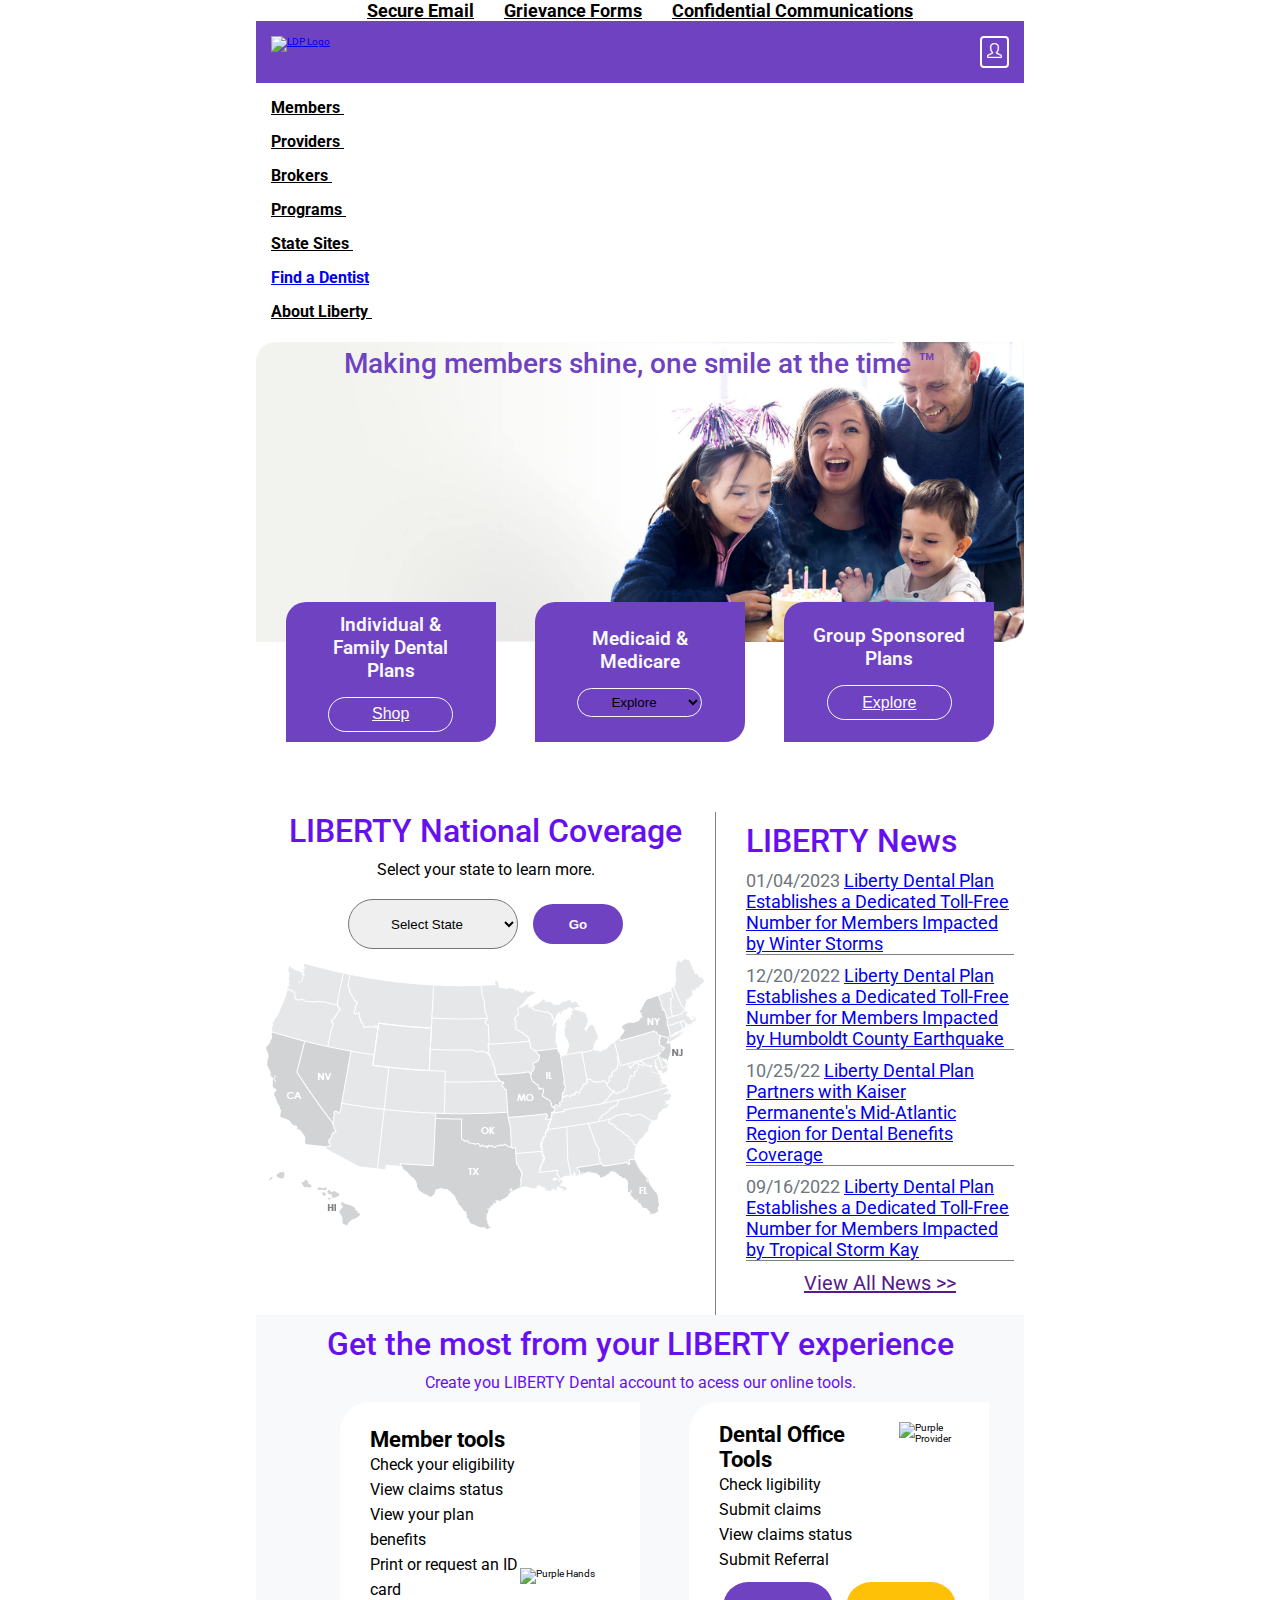
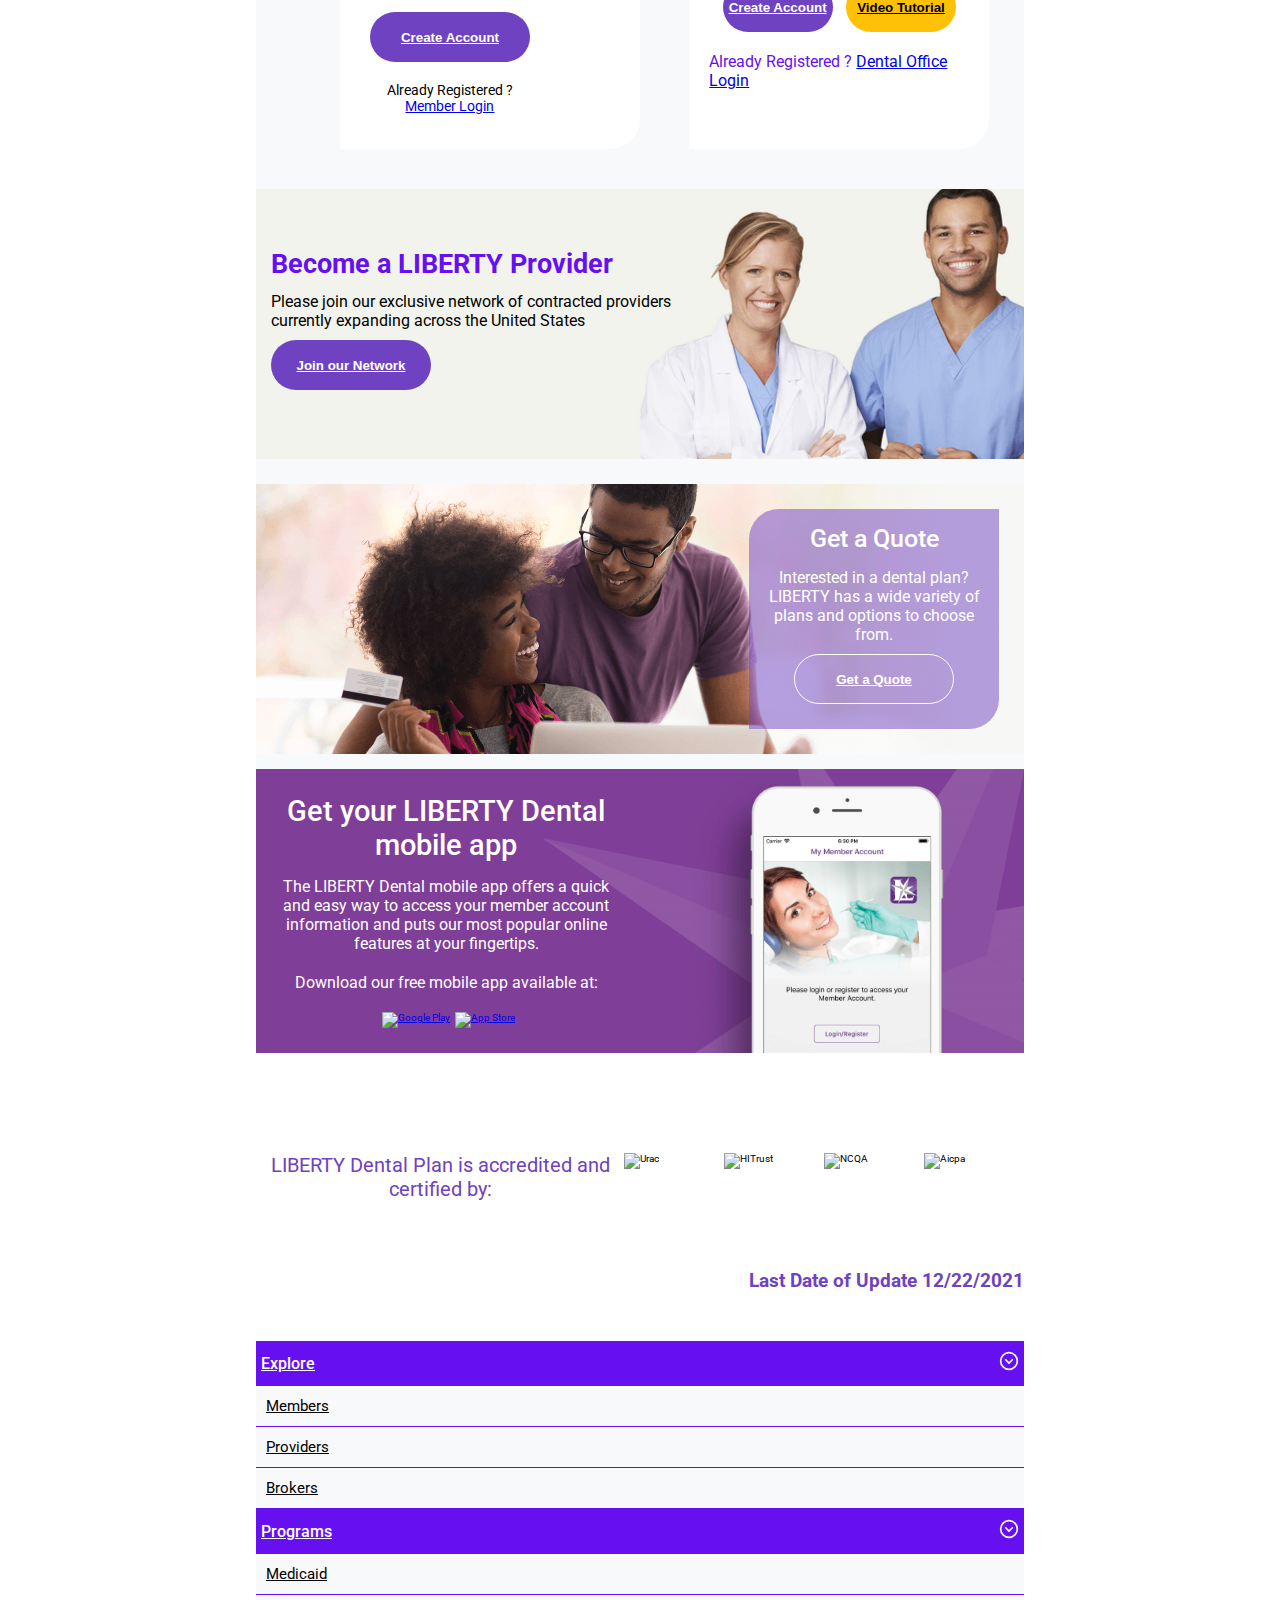
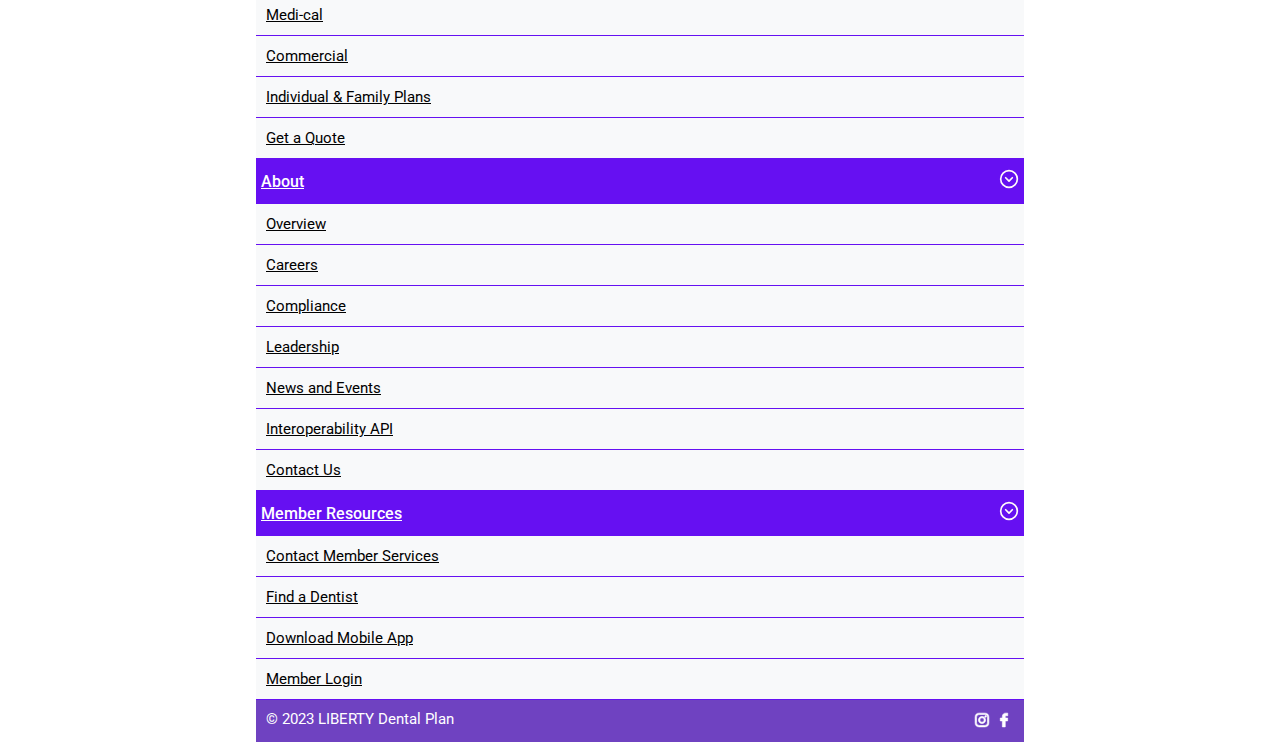
==== commit 24887e0d: "agregamos imagenes como background" ====
--- a/index.html
+++ b/index.html
@@ -178,85 +178,92 @@
             </article>
         </div>
         </section>
-        <Section class="lib-nat-coverage">
-            <h1>LIBERTY National Coverage</h1>
-            <p>Select your state to learn more.</p>
-            <div class="state-selection">
-                <select name="" id="">
-                    <option value="">Select State</option>
-                    <option value="">California</option>
-                    <option value="">Florida</option>
-                    <option value="">Hawaii</option>
-                    <option value="">Illinois</option>
-                    <option value="">Missouri</option>
-                    <option value="">Nevada</option>
-                    <option value="">New Jersey</option>
-                    <option value="">New York</option>
-                    <option value="">Oklahoma</option>
-                    <option value="">Texas</option>
-                </select>
-                <button class="">Go</button>
-            </div>
-        </Section>
-        <section class="lib-news">
-            <h1>LIBERTY News</h1>
-            <div class="news-article">01/04/2023 <a href="https://www.libertydentalplan.com/About-LIBERTY/Company-News/LIBERTY-Dental-Plan-Establishes-a-Dedicated-Toll-Free-Number-for-Members-Impacted-by-Winter-Storms.aspx">Liberty Dental Plan Establishes a Dedicated Toll-Free Number for Members Impacted by Winter Storms</a></div>
-            <div class="news-article">12/20/2022 <a href="https://www.libertydentalplan.com/About-LIBERTY/Company-News/LIBERTY-Dental-Plan-Establishes-a-Dedicated-Toll-Free-Number-for-Members-Impacted-by-Humboldt-County-Earthquake.aspx">Liberty Dental Plan Establishes a Dedicated Toll-Free Number for Members Impacted by Humboldt County Earthquake</a></div>
-            <div class="news-article">10/25/22 <a href="https://www.libertydentalplan.com/About-LIBERTY/Company-News/LIBERTY-Dental-Plan-Partners-with-Kaiser-Permanente-s-Mid-Atlantic-Region-for-Dental-Benefits-Coverage-1.aspx">Liberty Dental Plan Partners with Kaiser Permanente's Mid-Atlantic Region for Dental Benefits Coverage</a></div>
-            <div class="news-article">09/16/2022 <a href="https://www.libertydentalplan.com/About-LIBERTY/Company-News/LIBERTY-Dental-Plan-Establishes-a-Dedicated-Toll-Free-Number-for-Members-Impacted-by-Tropical-Storm-Kay--1.aspx">Liberty Dental Plan Establishes a Dedicated Toll-Free Number for Members Impacted by Tropical Storm Kay</a></div>
-        </section>
-        <div class="view-news">
-            <a href=""><center>View All News >></center><a>
+        <div class="lib-cov-news">
+            <Section class="lib-nat-coverage">
+                <h1>LIBERTY National Coverage</h1>
+                <p>Select your state to learn more.</p>
+                <div class="state-selection">
+                    <select name="" id="">
+                        <option value="">Select State</option>
+                        <option value="">California</option>
+                        <option value="">Florida</option>
+                        <option value="">Hawaii</option>
+                        <option value="">Illinois</option>
+                        <option value="">Missouri</option>
+                        <option value="">Nevada</option>
+                        <option value="">New Jersey</option>
+                        <option value="">New York</option>
+                        <option value="">Oklahoma</option>
+                        <option value="">Texas</option>
+                    </select>
+                    <button class="">Go</button>
+                </div>
+                <img class="usa-map inactive" src="./assets/map.png" alt="USA Map">
+            </Section>
+            <section class="lib-news">
+                <h1>LIBERTY News</h1>
+                <div class="news-article">01/04/2023 <a href="https://www.libertydentalplan.com/About-LIBERTY/Company-News/LIBERTY-Dental-Plan-Establishes-a-Dedicated-Toll-Free-Number-for-Members-Impacted-by-Winter-Storms.aspx">Liberty Dental Plan Establishes a Dedicated Toll-Free Number for Members Impacted by Winter Storms</a></div>
+                <div class="news-article">12/20/2022 <a href="https://www.libertydentalplan.com/About-LIBERTY/Company-News/LIBERTY-Dental-Plan-Establishes-a-Dedicated-Toll-Free-Number-for-Members-Impacted-by-Humboldt-County-Earthquake.aspx">Liberty Dental Plan Establishes a Dedicated Toll-Free Number for Members Impacted by Humboldt County Earthquake</a></div>
+                <div class="news-article">10/25/22 <a href="https://www.libertydentalplan.com/About-LIBERTY/Company-News/LIBERTY-Dental-Plan-Partners-with-Kaiser-Permanente-s-Mid-Atlantic-Region-for-Dental-Benefits-Coverage-1.aspx">Liberty Dental Plan Partners with Kaiser Permanente's Mid-Atlantic Region for Dental Benefits Coverage</a></div>
+                <div class="news-article">09/16/2022 <a href="https://www.libertydentalplan.com/About-LIBERTY/Company-News/LIBERTY-Dental-Plan-Establishes-a-Dedicated-Toll-Free-Number-for-Members-Impacted-by-Tropical-Storm-Kay--1.aspx">Liberty Dental Plan Establishes a Dedicated Toll-Free Number for Members Impacted by Tropical Storm Kay</a></div>
+                <div class="view-news">
+                    <a href=""><center>View All News >></center><a>
+                </div>
+            </section>
         </div>
         <section class="get-most-from-lib">
             <h1>Get the most from your LIBERTY experience</h1>
             <p>Create you LIBERTY Dental account to acess our online tools.</p>
-            <article class="tools">
-                <div class="member-tools">
-                <h3>Member tools</h3>
-                 <ul>
-                    <li>Check your eligibility</li>
-                    <li>View claims status</li>
-                    <li>View your plan benefits</li>
-                    <li>Print or request an ID card</li>
-                 </ul>
-                 <a href="https://itransact.libertydentalplan.com/LBT/iTransact/Logon/CreateAccounts.aspx"><button class="purple-button">Create Account</button></a>
-                 <p>Already Registered ? <a href="https://itransact.libertydentalplan.com/LBT/iTransact/Logon/Logon.aspx">Member Login</a></p>
-                </div class>
-                <div class="tools-image">
-                <img src="./assets/purple-hands.png" alt="Purple Hands">
-                </div>
+            <div class="member-provider-tools">
+                <article class="tools">
+                    <div class="member-tools">
+                    <h3>Member tools</h3>
+                    <ul>
+                        <li>Check your eligibility</li>
+                        <li>View claims status</li>
+                        <li>View your plan benefits</li>
+                        <li>Print or request an ID card</li>
+                    </ul>
+                    <a href="https://itransact.libertydentalplan.com/LBT/iTransact/Logon/CreateAccounts.aspx"><button class="purple-button">Create Account</button></a>
+                    <p>Already Registered ? <a href="https://itransact.libertydentalplan.com/LBT/iTransact/Logon/Logon.aspx">Member Login</a></p>
+                    </div class>
+                    <div class="tools-image">
+                    <img src="./assets/purple-hands.png" alt="Purple Hands">
+                    </div>
 
 
-            </article>
-            <article class="dental-office-tools">
-                <div class="do-tools">
-                    <div class="do-tools-ul">
-                        <h3>Dental Office Tools</h3>
-                        <ul>
-                            <li>Check ligibility</li>
-                            <li>Submit claims</li>
-                            <li>View claims status</li>
-                            <li>Submit Referral</li>
-                        </ul>
+                </article>
+                <article class="dental-office-tools">
+                    <div class="do-tools">
+                        <div class="do-tools-ul">
+                            <h3>Dental Office Tools</h3>
+                            <ul>
+                                <li>Check ligibility</li>
+                                <li>Submit claims</li>
+                                <li>View claims status</li>
+                                <li>Submit Referral</li>
+                            </ul>
+                        </div>
+                        <div class="purple-provider">
+                            <img src="./assets/purple-provider.png" alt="Purple Provider">
+                        </div>
                     </div>
-                    <div class="purple-provider">
-                        <img src="./assets/purple-provider.png" alt="Purple Provider">
+
+                    <div class="purple-yellow-buttons">
+                        <a href="https://itransact.libertydentalplan.com/LBT/iTransact/Logon/CreateAccounts.aspx"><button class="purple-button">Create Account</button></a>
+                        <a href="https://www.libertydentalplan.com/Resources/Videos/ProviderPortal.mp4"><button class="yellow-button">Video Tutorial</button></a>
                     </div>
-                </div>
-
-                <div class="purple-yellow-buttons">
-                    <a href="https://itransact.libertydentalplan.com/LBT/iTransact/Logon/CreateAccounts.aspx"><button class="purple-button">Create Account</button></a>
-                    <a href="https://www.libertydentalplan.com/Resources/Videos/ProviderPortal.mp4"><button class="yellow-button">Video Tutorial</button></a>
-                </div>
-                <p>Already Registered ? <a href="https://www.libertydentalplan.com/Providers/Office-Vendor-Portal.aspx">Dental Office Login</a></p>
-            </article>
+                    <p>Already Registered ? <a href="https://www.libertydentalplan.com/Providers/Office-Vendor-Portal.aspx">Dental Office Login</a></p>
+                </article>
+            </div>    
         </section>
         <section class="signUp-Quote">
             <article class="become-provider">
-                <h1>Become a LIBERTY Provider</h1>
-                <p>Please join our exclusive network of contracted providers currently expanding across the United States</p>
-                <a href="https://itransact.libertydentalplan.com/LBT/iTransact/Logon/CreateAccounts.aspx"><button class="purple-button">Join our Network</button></a>
+                <div class="become-provider-text">
+                    <h1>Become a LIBERTY Provider</h1>
+                    <p>Please join our exclusive network of contracted providers currently expanding across the United States</p>
+                    <a href="https://itransact.libertydentalplan.com/LBT/iTransact/Logon/CreateAccounts.aspx"><button class="purple-button">Join our Network</button></a>
+            </div>
             </article>
             <article class="get-quote">
                 <div>
@@ -267,23 +274,29 @@
             </article>
         </section>
         <section class="lib-app">
-            <h1>Get your LIBERTY Dental mobile app</h1>
-            <p class="app-description">The LIBERTY Dental mobile app offers a quick and easy way to access your member account information and puts our most popular online features at your fingertips.</p>
-            <p class="app-download">Download our free mobile app available at:</p>
-            <div class="store-icons">
-                <a href="https://play.google.com/store/apps/details?id=com.libertydentalplan.mobile"><img src="./assets/GooglePlay_Icon.svg" alt="Google Play"></a>
-                <a href="https://apps.apple.com/gb/app/liberty-dental/id1443527723"><img src="./assets/AppStore_Icon.svg" alt="App Store"></a>
+            <div class="liberty-app-text">
+                <h1>Get your LIBERTY Dental mobile app</h1>
+                <p class="app-description">The LIBERTY Dental mobile app offers a quick and easy way to access your member account information and puts our most popular online features at your fingertips.</p>
+                <p class="app-download">Download our free mobile app available at:</p>
+                <div class="store-icons">
+                    <a href="https://play.google.com/store/apps/details?id=com.libertydentalplan.mobile"><img src="./assets/GooglePlay_Icon.svg" alt="Google Play"></a>
+                    <a href="https://apps.apple.com/gb/app/liberty-dental/id1443527723"><img src="./assets/AppStore_Icon.svg" alt="App Store"></a>
+                 </div>
             </div>
         </section>
         <section class="certs">
-            <h1>LIBERTY Dental Plan is accredited and certified by:</h1>
-            <div>
-                <img class="accred-agency" src="./assets/logo-URAC-Accreditation-Seal.png" alt="Urac" onclick="window.location.href='https://www.urac.org/';">
-                <img class="accred-agency" src="./assets/logo-HiTrust.png" alt="HITrust" onclick="window.location.href='https://hitrustalliance.net/';">
-                <img class="accred-agency" src="./assets/NCQA-HEDIS-Compliance-Audit-Seal-2021.png" alt="NCQA" onclick="window.location.href='https://www.ncqa.org/programs/health-plans/health-plan-accreditation-hpa/';">
-                <img class="accred-agency" src="./assets/logo-AICPA-SOC.png" alt="Aicpa" onclick="window.location.href='https://www.aicpa.org/home';">
-            </div>
-            <p>Last Date of Update 12/22/2021</p>
+            <div class="certs-title">
+                <h1>LIBERTY Dental Plan is accredited and certified by:</h1>
+            </div>
+            <div class="certs-miscelaneus">
+                <div class="certs-images">
+                    <img class="accred-agency" src="./assets/logo-URAC-Accreditation-Seal.png" alt="Urac" onclick="window.location.href='https://www.urac.org/';">
+                    <img class="accred-agency" src="./assets/logo-HiTrust.png" alt="HITrust" onclick="window.location.href='https://hitrustalliance.net/';">
+                    <img class="accred-agency" src="./assets/NCQA-HEDIS-Compliance-Audit-Seal-2021.png" alt="NCQA" onclick="window.location.href='https://www.ncqa.org/programs/health-plans/health-plan-accreditation-hpa/';">
+                    <img class="accred-agency" src="./assets/logo-AICPA-SOC.png" alt="Aicpa" onclick="window.location.href='https://www.aicpa.org/home';">
+                </div>
+                <p>Last Date of Update 12/22/2021</p>
+            </div>
         </section>
     </main>
     <footer>
--- a/mobile.css
+++ b/mobile.css
@@ -546,11 +546,11 @@
     margin-bottom: 40px;
     text-align: center;
 }
-.certs div{
+.certs .certs-images{
     display: flex;
     justify-content: center;
 }
-.certs div img{
+.certs .certs-images img{
     width: 50px;
     height: auto;
 }
--- a/desktop.css
+++ b/desktop.css
@@ -42,4 +42,119 @@
     height: 140px;
     position: relative;
     bottom: 50px;
+}
+
+/*Liberty National Coverage*/
+.lib-cov-news{
+    display: flex;
+    flex-direction: row;
+}
+.lib-nat-coverage{
+    border-right: 1px solid gray;
+}
+
+.lib-news{
+    padding-left: 30px;
+}
+
+/*Get most from liberty*/
+.member-provider-tools{
+    display: flex;
+    justify-content: space-around;
+}
+.member-provider-tools article{
+    width: 300px;
+}
+.get-most-from-lib .tools{
+    justify-content: center;
+}
+.member-tools{
+    position: relative;
+    left: 10px;
+}
+
+.purple-provider img{
+    position: relative;
+    right: 150px;
+}
+.dental-office-tools p{
+    text-align: left;
+}
+.do-tools{
+    position: relative;
+    left: 10px;
+}
+.purple-yellow-buttons{
+    position: relative;
+    left: 150px;
+}
+.dental-office-tools .purple-yellow-buttons a .purple-button{
+    width: 110px;
+    position: relative;
+    right: 150px;
+}
+.dental-office-tools .purple-yellow-buttons a .yellow-button{
+    width: 110px;
+    position: relative;
+    right: 150px;
+}
+
+/*Become a Liberty Provider*/
+.become-provider{
+    background-image: url(./assets/Providers.png);
+    background-position: 60% 2%;
+    display: flex;
+    width: auto;
+    height: 270px;
+}
+.become-provider-text{
+    width: 400px;
+    align-self: flex-start;
+}
+.become-provider-text p{
+    text-align: left;
+}
+/*Get a quote*/
+.get-quote{
+    background-image: url(./assets/couple.png);
+    display: flex;
+    justify-content: flex-end;
+}
+.get-quote div{
+    width: 250px;
+    background-color: rgb(111, 66, 194, .5);
+    align-self: flex-end;
+}
+
+/*Liberty App*/
+
+.lib-app{
+    background-image: url(./assets/phone-app.png);
+    background-position: 60% 0%;
+    background-size: cover;
+}
+.liberty-app-text{
+    display: flex;
+    flex-direction: column;
+    justify-content: flex-start;
+    width: 350px;
+
+}
+
+/* Certifications */
+.certs{
+    display: flex;
+    padding: 100px 0;
+}
+.certs-title{
+    display: flex;
+    align-self: center;
+}
+.certs .certs-images img{
+    width: 100px;
+}
+.certs-miscelaneus p{
+    text-align: end;
+    position: relative;
+    top: 90px;
 }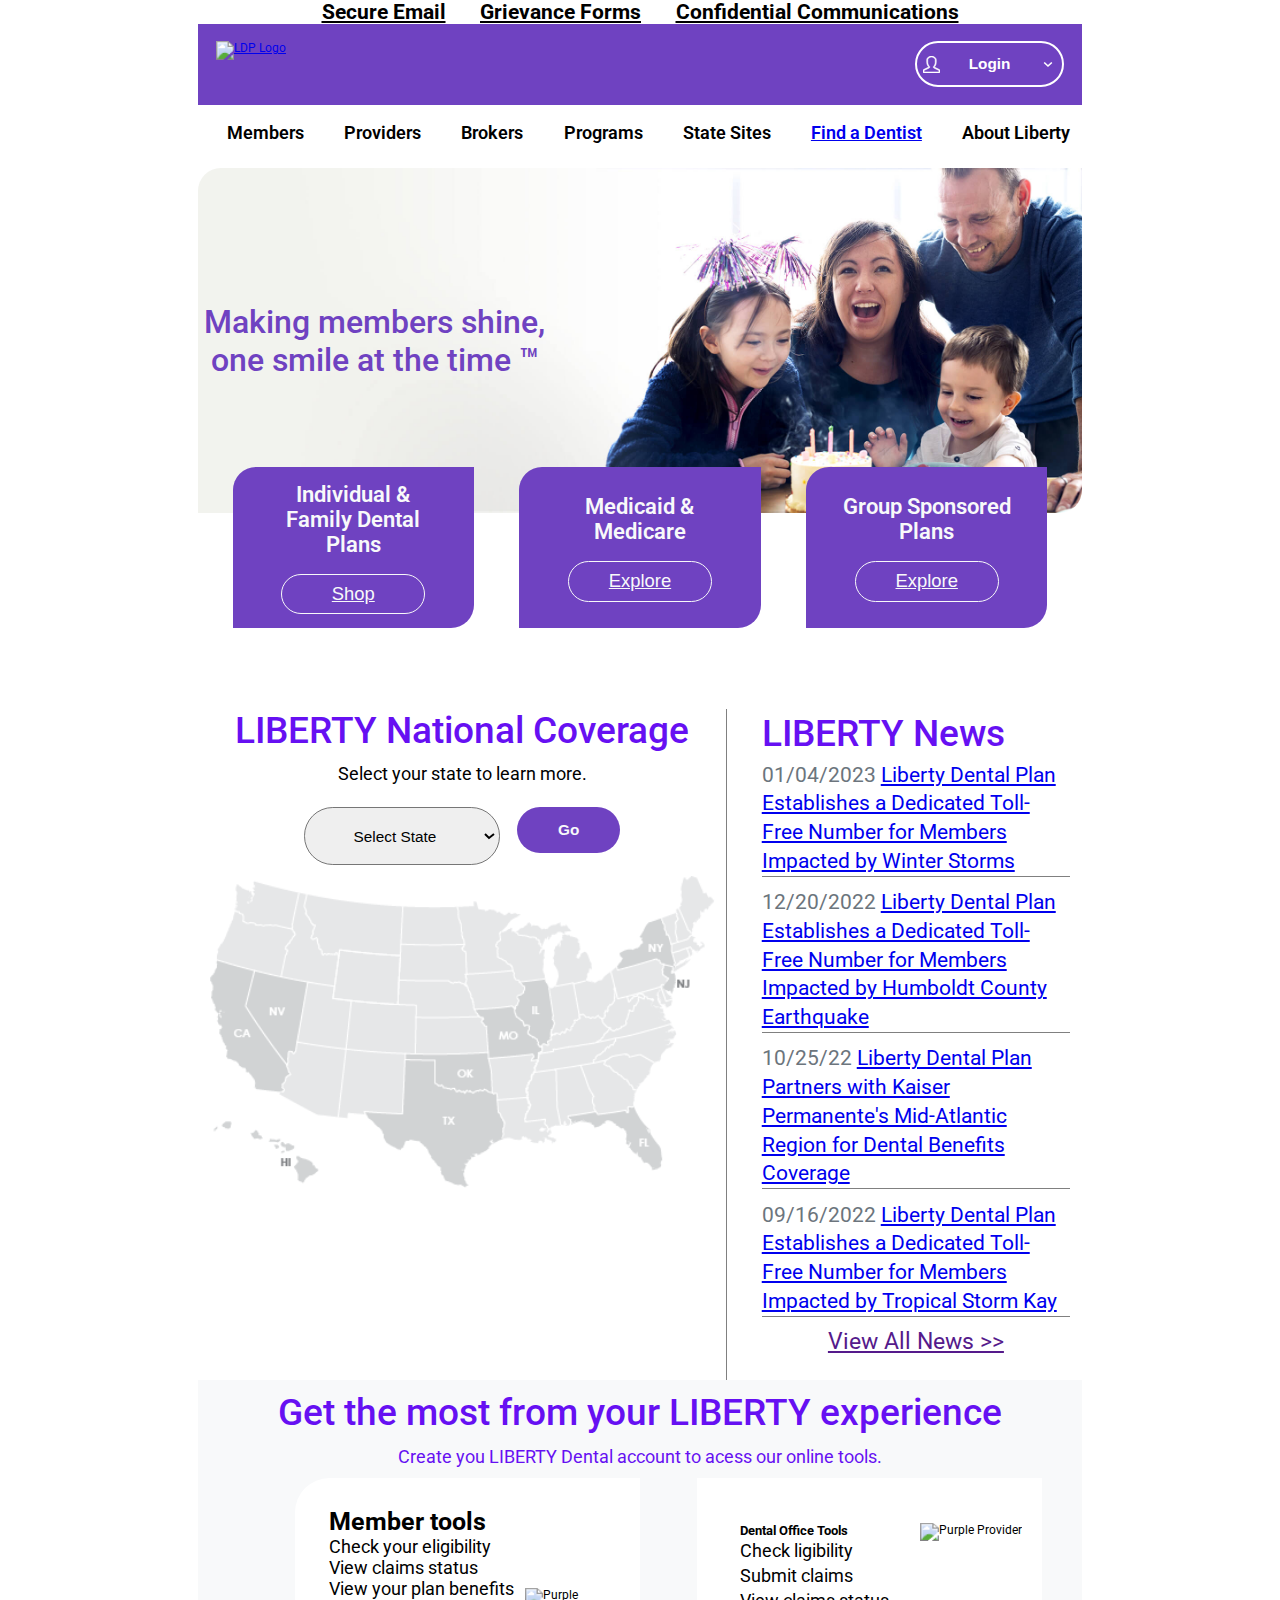
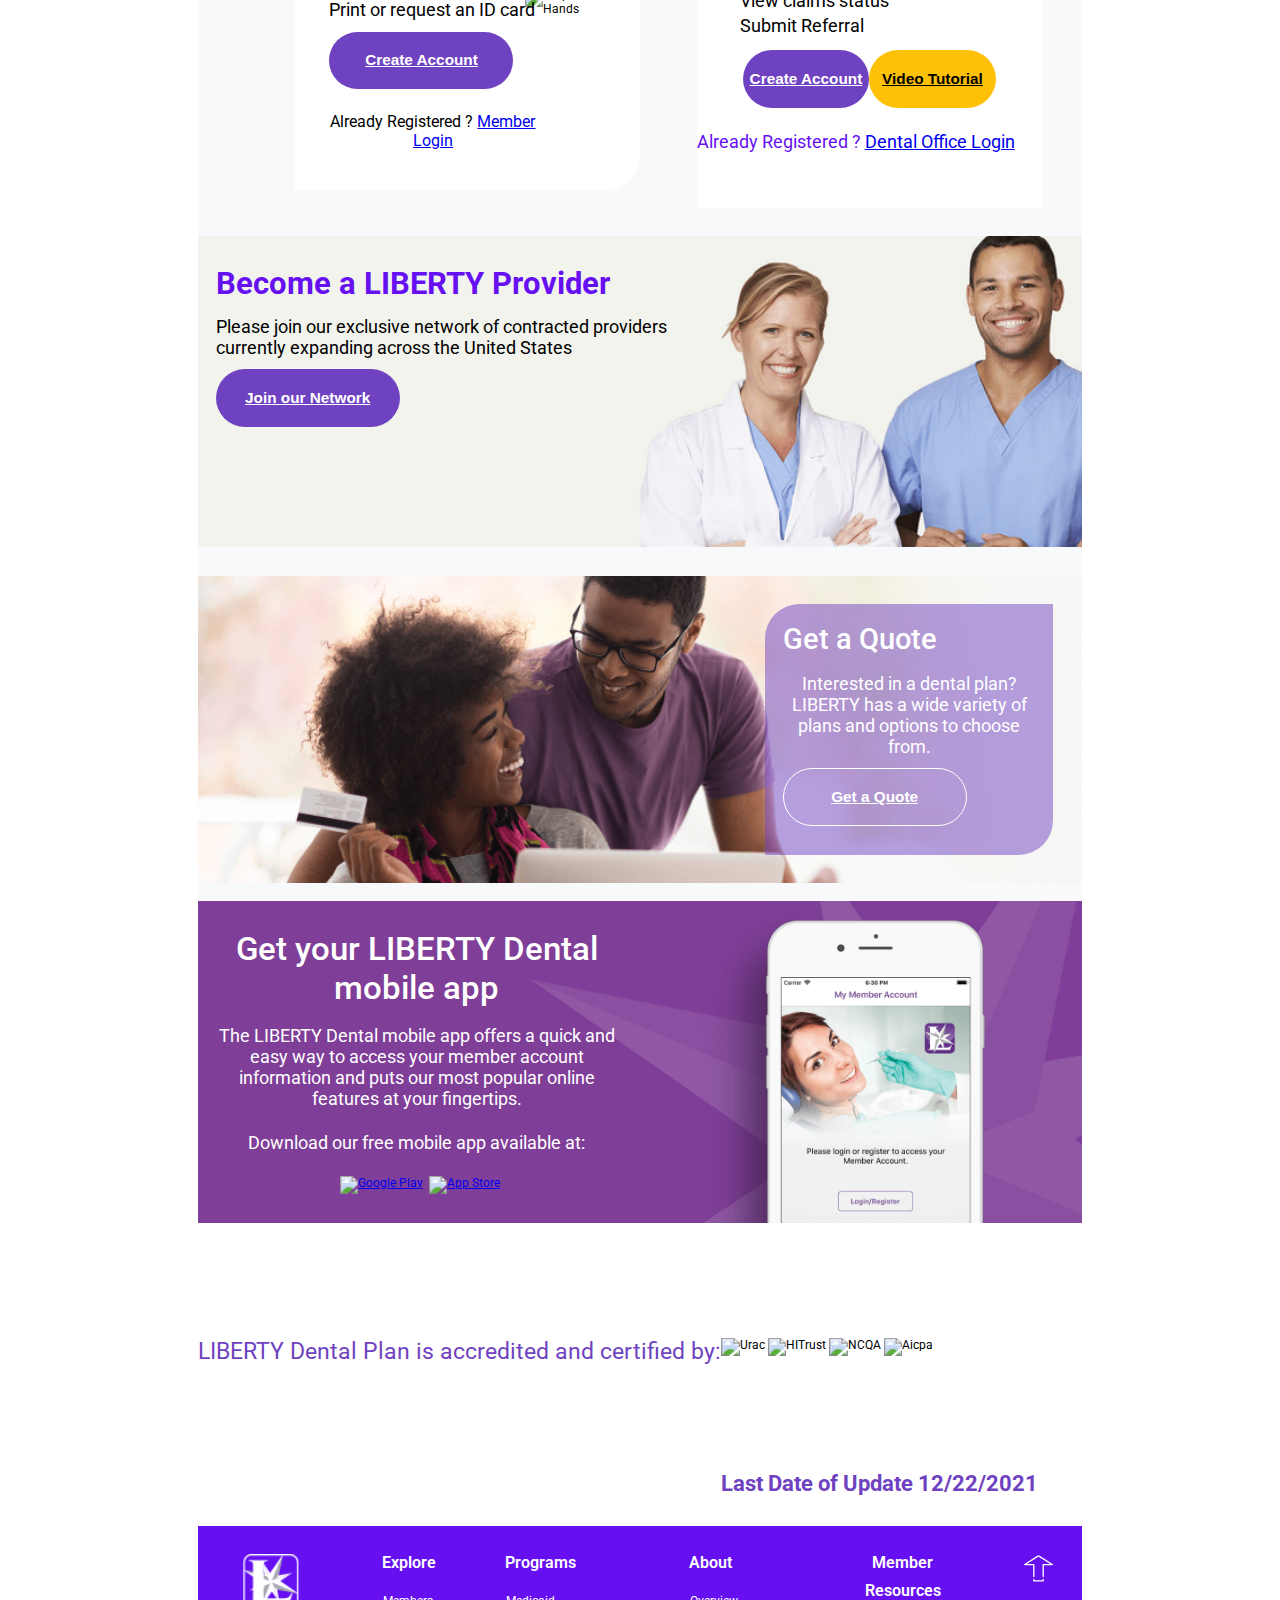
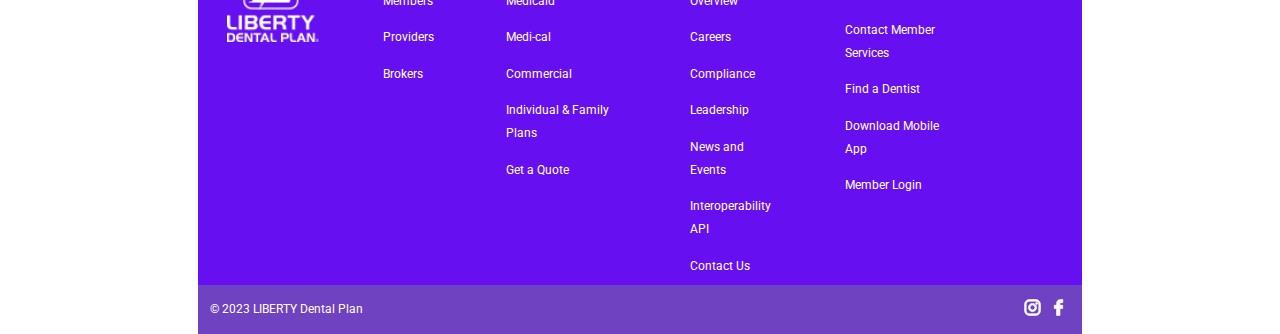
==== commit bf724fdd: "agregamos mas dinamismo asi como mas maquetacion y estilo" ====
--- a/index.html
+++ b/index.html
@@ -8,6 +8,7 @@
     <link rel="stylesheet" href="./mobile.css">
     <link rel="stylesheet" media="(min-width:768px)" href="./tablet.css" >
     <link rel="stylesheet" href="./desktop.css" media="(min-width:900px)">
+    <link rel="stylesheet" href="./desktopFullHD.css" media="(min-width:1080px)">
     <link rel="preconnect" href="https://fonts.googleapis.com">
     <link rel="preconnect" href="https://fonts.gstatic.com" crossorigin>
     <link href="https://fonts.googleapis.com/css2?family=Roboto:wght@400;500&display=swap" rel="stylesheet">
@@ -24,17 +25,22 @@
                 <a href="https://www.libertydentalplan.com/"><img src="./assets/r-stacked-horizontal-small.png" alt="LDP Logo"></a>
             </div>
             <div class="header-buttons">
-                <button class="user-button"><img src="./assets/user-svgrepo-com.svg" alt="">
-                </button>
+                <div class="userbtn-tools">
+                    <button class="user-button">
+                        <img src="./assets/user-svgrepo-com.svg" alt="">
+                        <p>Login</p>
+                        <img class="whiteArrowDown" src="./assets/white-arrow-down.svg" alt="">
+                    </button>
+                    <div class="user-tools inactive">
+                        <ul>
+                            <li>Member</li>
+                            <li>Group</li>
+                            <li>Dental Office</li>
+                            <li>Vendor</li>
+                        </ul>
+                    </div>
+                </div>
                 <button class="threelines-menu"><img src="./assets/menu-lines-svgrepo-com.svg" alt=""></button>
-                <div class="user-tools inactive">
-                    <ul>
-                        <li>Member</li>
-                        <li>Group</li>
-                        <li>Dental Office</li>
-                        <li>Vendor</li>
-                    </ul>
-                </div>
             </div>
         </section>
         <div class="nav-bar-menu inactive">
@@ -155,7 +161,7 @@
     <main>
         <section class="making-mem-shine">
             <article class="shine fade">
-                <p>Making members shine, one smile at the time ™</p>
+                <p class="shine-text">Making members shine, one smile at the time ™</p>
             </article>
             <div class="cajas">
             <article class="purple-boxes">
@@ -164,13 +170,22 @@
             </article>
             <article class="purple-boxes">
                 <p class="purple-box-description">Medicaid & Medicare</p>
-                <Select>
-                    <a href="https://www.libertydentalplan.com/Programs/Medicaid.aspx"><option value="">Explore</option></a>
-                    <option value="">FL Medicaid</option>
-                    <option value="">Medi-cal</option>
-                    <option value="">NV-Medicaid</option>
-                    <option value="">Medicare Advantage</option>
-                </Select>
+                <div class="explorebtn-med-ul">
+                    <a href="#">
+                        <button>
+                            <p>Explore</p>
+                        </button>
+                    </a>
+                    <div class="med-ul">
+                        <ul class="medicaid-ul">
+                            <li>Explore</li>
+                            <li>FL-Medicaid</li>
+                            <li>Medi-Cal</li>
+                            <li>NV-Medicaid</li>
+                            <li>Medicare Advantage</li>
+                        </ul>
+                    </div>
+                </div>    
             </article>
             <article class="purple-boxes">
                 <p class="purple-box-description">Group Sponsored Plans</p>
@@ -217,19 +232,19 @@
             <div class="member-provider-tools">
                 <article class="tools">
                     <div class="member-tools">
-                    <h3>Member tools</h3>
-                    <ul>
-                        <li>Check your eligibility</li>
-                        <li>View claims status</li>
-                        <li>View your plan benefits</li>
-                        <li>Print or request an ID card</li>
-                    </ul>
-                    <a href="https://itransact.libertydentalplan.com/LBT/iTransact/Logon/CreateAccounts.aspx"><button class="purple-button">Create Account</button></a>
-                    <p>Already Registered ? <a href="https://itransact.libertydentalplan.com/LBT/iTransact/Logon/Logon.aspx">Member Login</a></p>
+                        <h3>Member tools</h3>
+                        <ul>
+                            <li>Check your eligibility</li>
+                            <li>View claims status</li>
+                            <li>View your plan benefits</li>
+                            <li>Print or request an ID card</li>
+                        </ul>
+                        <a href="https://itransact.libertydentalplan.com/LBT/iTransact/Logon/CreateAccounts.aspx"><button class="purple-button">Create Account</button></a>
+                        <p>Already Registered ? <a href="https://itransact.libertydentalplan.com/LBT/iTransact/Logon/Logon.aspx">Member Login</a></p>
                     </div class>
-                    <div class="tools-image">
-                    <img src="./assets/purple-hands.png" alt="Purple Hands">
-                    </div>
+                        <div class="tools-image">
+                            <img src="./assets/purple-hands.png" alt="Purple Hands">
+                        </div>
 
 
                 </article>
@@ -300,65 +315,76 @@
         </section>
     </main>
     <footer>
-        <section>
-            <ul>
-                <div class="footer-ul">
-                    Explore
-                    <img class="circle-down" src="./assets/circle-chevron-down-svgrepo-com.svg" alt="">
-                </div>
-                <div class="footer-li inactive">
-                    <li><a href="#">Members</a></li>
-                    <li><a href="#">Providers</a></li>
-                    <li><a href="#">Brokers</a></li>
-                </div>
-            </ul>
-        </section>
-        <section>
-            <ul>
-                <div class="footer-ul">
-                    Programs
-                    <img class="circle-down" src="./assets/circle-chevron-down-svgrepo-com.svg" alt="">
-                </div>
-                <div class="footer-li inactive">
-                    <li><a href="#">Medicaid</a></li>
-                    <li><a href="#">Medi-cal</a></li>
-                    <li><a href="#">Commercial</a></li>
-                    <li><a href="#">Individual & Family Plans</a></li>
-                    <li><a href="#">Get a Quote</a></li>
-                </div>
-            </ul>
-        </section>
-        <section>
-            <ul>
-                <div class="footer-ul">
-                    About
-                    <img class="circle-down" src="./assets/circle-chevron-down-svgrepo-com.svg" alt="">
-                </div>
-                <div class="footer-li inactive">
-                    <li><a href="#">Overview</a></li>
-                    <li><a href="#">Careers</a></li>
-                    <li><a href="#">Compliance</a></li>
-                    <li><a href="#">Leadership</a></li>
-                    <li><a href="#">News and Events</a></li>
-                    <li><a href="#">Interoperability API</a></li>
-                    <li><a href="#">Contact Us</a></li>
-                </div>
-            </ul>
-        </section>
-        <section>
-            <ul>
-                <div class="footer-ul">
-                    Member Resources
-                    <img class="circle-down" src="./assets/circle-chevron-down-svgrepo-com.svg" alt="">
-                </div>
-                <div class="footer-li inactive">
-                    <li><a href="#">Contact Member Services</a></li>
-                    <li><a href="#">Find a Dentist</a></li>
-                    <li><a href="#">Download Mobile App</a></li>
-                    <li><a href="#">Member Login</a></li>
-                </div>
-            </ul>
-        </section>
+        <div class="logo-and-list">
+            <div class="ldp-logoVert">
+                <img src="./assets/LDP_logo_vertical.png" alt="">
+            </div>
+
+            <div class="various-Uls">
+                <section>
+                    <ul>
+                        <div class="footer-ul">
+                            <p>Explore</p>
+                            <img class="circle-down" src="./assets/circle-chevron-down-svgrepo-com.svg" alt="">
+                        </div>
+                        <div class="footer-li inactive">
+                            <li><a href="#">Members</a></li>
+                            <li><a href="#">Providers</a></li>
+                            <li><a href="#">Brokers</a></li>
+                        </div>
+                    </ul>
+                </section>
+                <section>
+                    <ul>
+                        <div class="footer-ul">
+                            <p>Programs</p>
+                            <img class="circle-down" src="./assets/circle-chevron-down-svgrepo-com.svg" alt="">
+                        </div>
+                        <div class="footer-li inactive">
+                            <li><a href="#">Medicaid</a></li>
+                            <li><a href="#">Medi-cal</a></li>
+                            <li><a href="#">Commercial</a></li>
+                            <li><a href="#">Individual & Family Plans</a></li>
+                            <li><a href="#">Get a Quote</a></li>
+                        </div>
+                    </ul>
+                </section>
+                <section>
+                    <ul>
+                        <div class="footer-ul">
+                            <p>About</p>
+                            <img class="circle-down" src="./assets/circle-chevron-down-svgrepo-com.svg" alt="">
+                        </div>
+                        <div class="footer-li inactive">
+                            <li><a href="#">Overview</a></li>
+                            <li><a href="#">Careers</a></li>
+                            <li><a href="#">Compliance</a></li>
+                            <li><a href="#">Leadership</a></li>
+                            <li><a href="#">News and Events</a></li>
+                            <li><a href="#">Interoperability API</a></li>
+                            <li><a href="#">Contact Us</a></li>
+                        </div>
+                    </ul>
+                </section>
+                <section>
+                    <ul>
+                        <div class="footer-ul">
+                            <p>Member Resources</p>
+                            <img class="circle-down" src="./assets/circle-chevron-down-svgrepo-com.svg" alt="">
+                        </div>
+                        <div class="footer-li inactive">
+                            <li><a href="#">Contact Member Services</a></li>
+                            <li><a href="#">Find a Dentist</a></li>
+                            <li><a href="#">Download Mobile App</a></li>
+                            <li><a href="#">Member Login</a></li>
+                        </div>
+                    </ul>
+                </section>
+            </div>
+            <div class="arrowUp">
+                <img class="whiteArrowUp" src="./assets/directional-arrow-upwards-svgrepo-com.svg" alt="Arrow Up">
+            </div>
+        </div>    
         <section class="social-media">
             <div class="lib--dent">
                 <p>© 2023 LIBERTY Dental Plan</p>
--- a/mobile.css
+++ b/mobile.css
@@ -40,7 +40,8 @@
 body{
     min-width: 320px;
     width: 100%;
-    margin: 0 auto
+    max-width: 1080px;
+    margin: 0 auto;
 }
 
 /* Header */
@@ -49,8 +50,6 @@
     font-size: 1.8rem;
     font-weight: 700;
     text-align: right;
-    text-align: center;
-    margin: 0 10pxx;
 }
 a .lock{
     width: 20px;
@@ -61,94 +60,75 @@
     padding: 15px;
     display: flex;
     justify-content: space-between;
+}
+.header-buttons{
+    display: flex;
+    align-items: center;
+
 }
 .header-buttons button{
     background-color: rgba(0,0,0,0);
     border: white 2px solid;
     border-radius: 4px;
     padding: 5px;
+    height: 30px;
     margin-left: 10px;
 }
 .header-buttons button img{
     width: 15px;
     height: auto;
 }
-/*List for User*/
+.userbtn-tools{
+}
+.user-button{
+    display: flex;
+    justify-content: space-between;
+    align-items: center;
+}
+.user-button p{
+    color: white;
+    font-weight: 600;
+    display: none;
+}
+.whiteArrowDown{
+    display: none;
+}
+/*User tools that pop up after clicking user button*/
 .user-tools{
     background-color: var(--light);
-    padding: 0 10px;
-    width: 100px;
-    height: 120px;
+    padding: 10px;
+    line-height: 20px;
     position: absolute;
-    right: 10px;
-    
-}
-.inactive-usertools{
-    display: none;
-}
+    border-radius: 4px;
+    align-self: center;
+}
+
 .user-tools ul{
     list-style: none;
-    line-height: 30px;
-}
-.user-tools ul li{
-    font-size: 1.4rem;
-}
+    font-weight: 600;
+    text-decoration: underline;
+}
+
 /* Menu that pops up after clicking a three line button */
 
 .inactive {
     display: none;
  }
- .nav-bar-menu .nav-link-item{
+ .nav-bar-menu ul{
     margin-left:  15px;
-    margin-top: 15px;
-    font-size: 1.6rem;
-    text-decoration: underline;
-    font-weight: 700;
-    color: black;
-    
+    margin-top: 15px;s
  }
- .nav-link-item-F{
-    margin-left:  15px;
-    margin-top: 15px;
-    font-size: 1.6rem;
-    text-decoration: underline;
-    font-weight: 700;
-    color: black;
- }
-.nav-link-item-F:visited {
-    text-decoration: none; color:black; 
-}
-.nav-link-item-F:hover { 
-    text-decoration: none; color:black; 
-}
-.nav-link-item-F:focus { 
-    text-decoration: none; color:black; 
-}
-.nav-link-item-F:hover, .nav-link-item-F:active { 
-    text-decoration: none; color:black 
-}
 .nav-bar-menu li{
     list-style: none;
 }
-.nav-link-item:hover{
-    cursor: pointer;
-}
 .nav-link-itemChild{
-    background-color: whitesmoke;
+    background-color: aliceblue;
     padding: 10px 20px;
     border: 1px gray solid;
-    width: 280px;
+    width: 190px;
     height: auto;
     margin-top: 10px;
     margin-left: 30px;
-    position: relative;
-    right: 25px;
-}
-.nav-link-itemChild li a{
-    color: black;
-    font-weight: 400;
-    line-height: 35px;
-    font-size: 1.6rem;
 }
 .inactive-child{
     display: none;
@@ -231,6 +211,29 @@
     font-weight: 200;
     text-decoration: underline;
     color: #f8f9fa;
+}
+.explorebtn-med-ul{
+    display: flex;
+    flex-direction: column;
+    justify-content: center;
+    align-items: center;
+}
+.med-ul{
+    background-color: var(--light);
+    display: flex;
+    justify-content: center;
+    padding: 15px;
+    width: 100px;
+    position: absolute;
+    top: 115px;
+    display: none;
+}
+.med-ul ul{
+    list-style: none;
+    line-height: 20px;
+    font-weight: 600;
+    align-self: center;
+
 }
 .purple-boxes select{
     background-color: rgba(0,0,0,0);
@@ -280,11 +283,6 @@
     border: none;
     color: #f8f9fa;
     font-weight: 700;
-    position: relative;
-    top:5px
-}
-.state-selection button:hover{
-    cursor: pointer;
 }
 .lib-news{
     padding: 10px;
@@ -328,8 +326,6 @@
     text-align: center;
     margin: 10px 0;
 }
-
-/*Member tools*/
 .get-most-from-lib .tools{
     background-color: var(--white
     );
@@ -337,27 +333,31 @@
     border-top-left-radius: 30px;
     border-bottom-right-radius: 30px;
     margin-bottom: 15px;
-    display: flex;
-    justify-content: space-around;
-}
-.tools div h3{
+}
+.tools{
+    display: flex;
+    justify-content: space-evenly;
+}
+.tools h3{
     font-size: 2.2rem;  
 }
 .tools div{
     display: flex;
-    flex-direction: column;
-    justify-content: space-around;
     margin: 5px 0;
 }
-.tools div ul li{
+.tools ul li{
     color: black;
     list-style: none;
     font-size: 1.6rem;
-    line-height: 25px;
+}
+.tools img{
+    display: flex;
+    justify-content: center;
+    align-self: center;
 }
 .tools-image img{
-    width: 100px;
-    height: auto;
+    width: 80px;
+    height: 80px;
 
 }
 .tools a .purple-button{
@@ -371,38 +371,32 @@
     font-weight: 800;
     margin: 10px 0;
 }
-/*Dental Office Tools*/
+.member-tools{
+    display: flex;
+    flex-direction: column;
+}
 .dental-office-tools{
-    background-color: var(--white
-    );
-    padding: 20px;
-    border-top-left-radius: 30px;
-    border-bottom-right-radius: 30px;
-    margin-bottom: 15px;
-
-}
-.dental-office-tools .do-tools{
-    display:flex;
-    flex-direction: row;
-    justify-content: space-around;
-}
-.do-tools h3{
-    font-size: 2.2rem;
-}
-.do-tools ul{
+    display: flex;
+    flex-direction: column;
+    justify-content: center;
+    background-color: var(--white);
+}
+.do-tools{
+    display: flex;
+    justify-content: space-evenly;
+}
+.do-tools-ul ul{
     list-style: none;
-    line-height: 25px;
-}
-.do-tools ul li{
-color: black;
-font-size: 1.6rem;
-}
-.dental-office-tools 
+    line-height: 22px;
+    font-size: 1.6rem;
+}
 .purple-yellow-buttons{
-    display: flex;
-    justify-content: space-evenly;
-}
-.dental-office-tools .purple-yellow-buttons a .purple-button{
+    position: relative;
+    right: 30px;    
+    display: flex;
+    align-self: center;
+}
+.purple-yellow-buttons a .purple-button{
     background-color: var(--purple);
     width: 160px;
     height: 50px;
@@ -412,8 +406,9 @@
     text-decoration: underline;
     font-weight: 800;
     margin: 10px 0;
-}
-.dental-office-tools .purple-yellow-buttons a .yellow-button{
+
+}
+.purple-yellow-buttons a .yellow-button{
     background-color: var(--yellow);
     width: 160px;
     height: 50px;
@@ -438,10 +433,6 @@
 .signUp-Quote .become-provider{
     background-color: #F2F2ED;
     padding: 25px 15px;
-    display: flex;
-    flex-direction: column;
-    justify-content: center;
-    align-items: center;
 }
 .become-provider h1{
     color: var(--indigo);
@@ -466,18 +457,13 @@
 .get-quote{
     margin-top: 25px;
     background-color: #F2F2ED;
-    padding: 25px;
-
+    padding: 25px
 }
 .get-quote div{
     background-color: var(--purple);
     padding: 15px;
     border-top-left-radius: 30px;
     border-bottom-right-radius: 30px;
-    display: flex;
-    flex-direction: column;
-    justify-content: center;
-    align-items: center;
 }
 .get-quote div h2{
     font-size: 2.5rem;
@@ -544,13 +530,12 @@
     font-weight: 400; 
     color: var(--purple);
     margin-bottom: 40px;
-    text-align: center;
-}
-.certs .certs-images{
-    display: flex;
-    justify-content: center;
-}
-.certs .certs-images img{
+}
+.cert div{
+    display: flex;
+    justify-content: space-around;
+}
+.certs div img{
     width: 50px;
     height: auto;
 }
@@ -562,52 +547,52 @@
     margin-top: 10px;
 }
 
-/*Footer*/
+/*FOOTER*/
 footer{
     background-color: var(--indigo);
-}
+
+}
+
 .footer-ul{
-    list-style: none;
-    line-height: 35px;
+    line-height: 25px;
+    display: flex;
+    justify-content: space-between;
+    padding: 5px;
+}
+.footer-ul p{
     color: var(--white);
-    text-decoration: underline;
-    font-size: 1.6rem;
-    font-weight: 500;
-    padding: 5px;
 }
 .circle-down{
-    width: 20px;
-    height: auto;
-    float: right;
-    position: relative;
-    top: 5px;
+    width: 15px;
+    height: auto;
 }
 .footer-li{
     background-color: var(--light);
-    
+    list-style: none;
+    line-height: 20px;
 }
 .footer-li li{
-    color: black;
-    border-bottom: var(--indigo) 1px solid;
-    line-height: 20px;
+    border: var(--indigo) 1px solid;
+    padding: 5px;
+    text-decoration: none;
+}
+.footer-li a{
+    text-decoration: none;
+}
+.lib--dent p{
+    color: white;
+}
+.social-media{
+    background-color: var(--purple);
+    display: flex;
+    justify-content: space-between;
+    align-items: center;
     padding: 10px;
-    font-size: 15px;
-    list-style: none;
-}
-.footer-li a{
-    color: black;
-}
-.social-media{
-    background-color: var(--purple);
-    padding: 10px;
-    display: flex;
-    justify-content: space-between;
-}
-.social-media .lib--dent p{
-    color: var(--white);
-    font-size: 1.5rem;
-}
-.social-media .social-media-icons img{
-    width: 20px;
-    height: auto;
-}
+}
+.social-media-icons img{
+    width:20px;
+    height: auto;
+}
+.whiteArrowUp{
+    display: none;
+}--- a/tablet.css
+++ b/tablet.css
@@ -68,4 +68,9 @@
 .purple-yellow-buttons .yellow-button{
     position: relative;
     right: 230px;
+}
+
+/*Footer*/
+.whiteArrowUp{
+    display: none;
 }--- a/desktop.css
+++ b/desktop.css
@@ -1,13 +1,38 @@
 .threelines-menu{
     display: none;
 }
+.header-buttons button{
+    width: 130px;
+    height: 40px;
+    border-radius: 25px;
+}
+.user-button p{
+    display: block;
+}
+.whiteArrowDown{
+    display: block;
+}
 
 /* Navbar Menu */
-
+.nav-bar-menu{
+    display: flex;
+    justify-content: space-around;
+}
 .nav-bar-menu .inactive{
     display: block;
 }
 
+.arrow-dowm{
+    display: none;
+}
+.nav-link-item p{
+    font-size: 1.6rem;
+    font-weight: 600;
+}
+.nav-link-item-F a{
+    font-size: 1.6rem;
+    font-weight: 600;
+}
 /*Making members Shine*/
 .shine{
     background-position: center;
@@ -15,6 +40,9 @@
     background-image: url(./assets/family.jpg);
     width: auto;
     height: 300px;
+    display: flex;
+    justify-content: flex-start;
+    align-items: center;
 }
 .fade{
     -webkit-animation: 1.5s fade;
@@ -55,6 +83,7 @@
 
 .lib-news{
     padding-left: 30px;
+    line-height: 25px;
 }
 
 /*Get most from liberty*/
@@ -157,4 +186,46 @@
     text-align: end;
     position: relative;
     top: 90px;
+}
+/*Footer*/
+.logo-and-list{
+    display: flex;
+    justify-content: space-between;
+}
+.ldp-logoVert{
+    padding: 25px;
+}
+.various-Uls{
+    display: flex;
+    justify-content: space-between;
+    padding-top: 15px;
+}
+.various-Uls section{
+    margin-right: 25px;
+    margin-left: 25px;
+}
+.footer-ul p{
+    font-weight: 600;
+    font-size: 1.4rem;
+    text-align: center;
+}
+.footer-li{
+    background-color: var(--indigo);
+}
+.footer-li li a{
+    color: white;
+}
+.circle-down{
+    display: none;
+}
+.arrowUp{
+    padding: 25px;
+}
+.whiteArrowUp{
+    width: 25px;
+    height: auto;
+    display: block;
+}
+.whiteArrowUp:hover{
+    cursor: pointer;
 }--- a/desktopFullHD.css
+++ b/desktopFullHD.css
@@ -0,0 +1,3 @@
+body{
+    zoom: 115%;
+}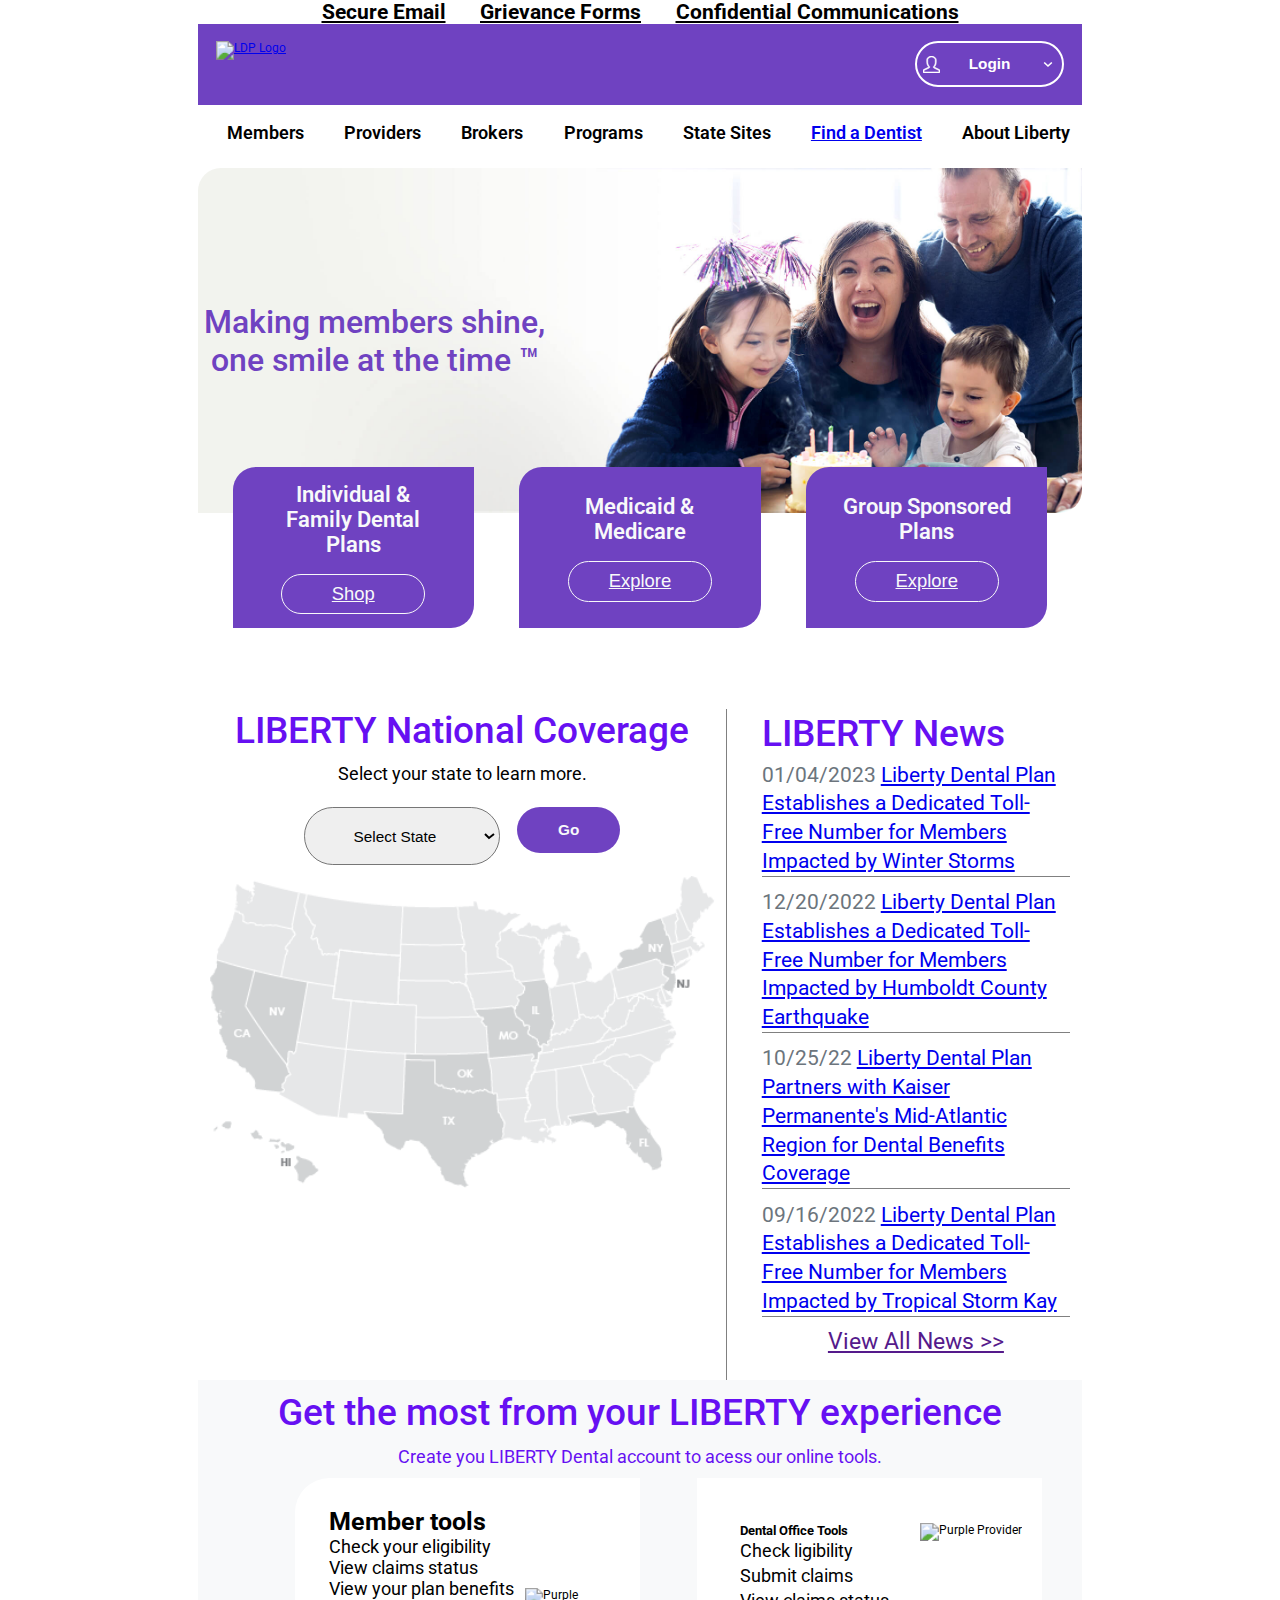
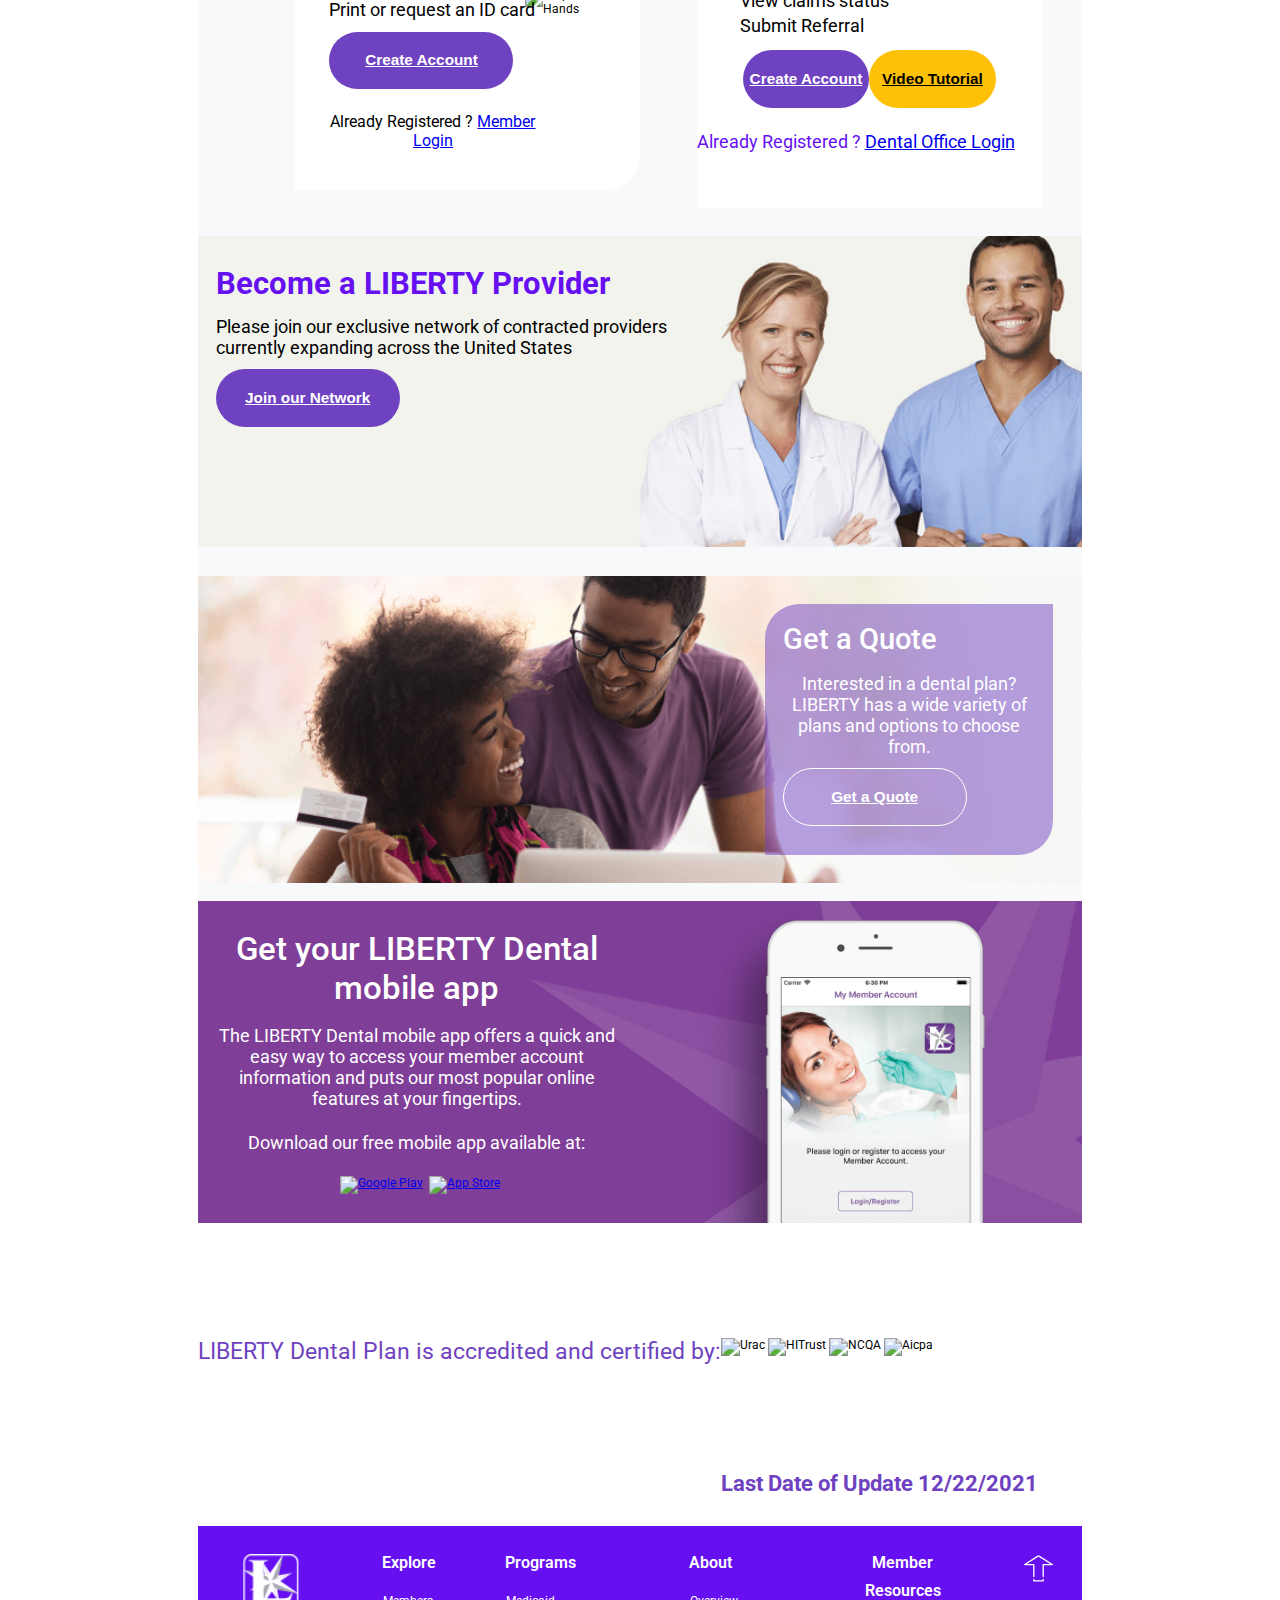
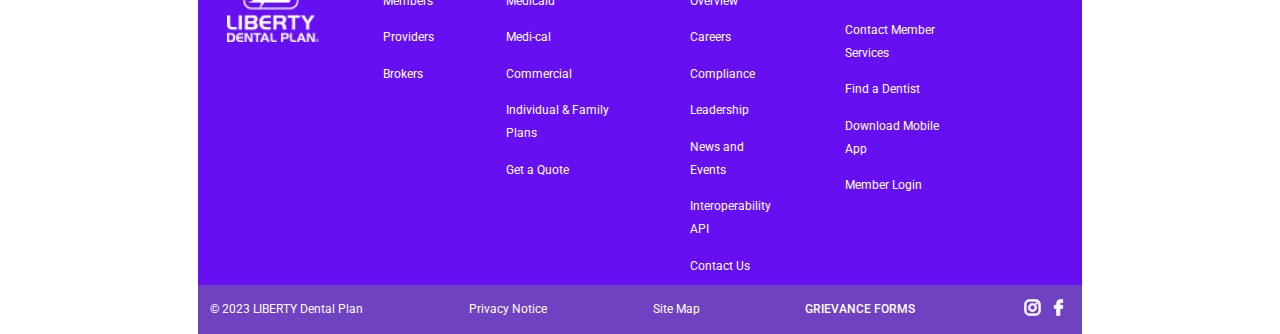
==== commit 9dd32b65: "En proceso de arreglo las listas del navbar" ====
--- a/index.html
+++ b/index.html
@@ -389,6 +389,15 @@
             <div class="lib--dent">
                 <p>© 2023 LIBERTY Dental Plan</p>
             </div>
+            <div class="privacy-notice">
+                <p>Privacy Notice</p>
+            </div>
+            <div class="class-map">
+                <p>Site Map</p>
+            </div>
+            <div class="grievance">
+                <p>GRIEVANCE FORMS</p>
+            </div>
             <div class="social-media-icons">
                 <a href="#"><img src="./assets/instagram-svgrepo-com.svg" alt="Instagram"></a>
                 <a href="#"><img src="./assets/facebook-svgrepo-com.svg" alt="Facebook"></a>
--- a/mobile.css
+++ b/mobile.css
@@ -122,13 +122,17 @@
     list-style: none;
 }
 .nav-link-itemChild{
-    background-color: aliceblue;
+    background-color:var(--light);
+    line-height: 25px;
     padding: 10px 20px;
     border: 1px gray solid;
-    width: 190px;
+    width: 85%;
     height: auto;
     margin-top: 10px;
     margin-left: 30px;
+}
+.nav-link-itemChild li a{
+    color: black;
 }
 .inactive-child{
     display: none;
@@ -582,6 +586,16 @@
 .lib--dent p{
     color: white;
 }
+.privacy-notice p{
+    color: white;
+}
+.class-map p{
+    color: white;
+}
+.grievance p{
+    color: white;
+    font-weight: 500;
+}
 .social-media{
     background-color: var(--purple);
     display: flex;
--- a/desktop.css
+++ b/desktop.css
@@ -21,7 +21,9 @@
 .nav-bar-menu .inactive{
     display: block;
 }
-
+.nav-link-item p:hover{
+    cursor: pointer;
+}
 .arrow-dowm{
     display: none;
 }
@@ -32,6 +34,21 @@
 .nav-link-item-F a{
     font-size: 1.6rem;
     font-weight: 600;
+}
+.nav-link-itemChild{
+    position: absolute;
+    width: 150px;
+    line-height: unset;
+}
+.nav-link-item li{
+    margin-bottom: 10px;
+}
+.nav-link-itemChild li a{
+    color: black;
+    text-decoration: none;
+    font-weight: 600;
+    font-size: 1.3rem;
+
 }
 /*Making members Shine*/
 .shine{
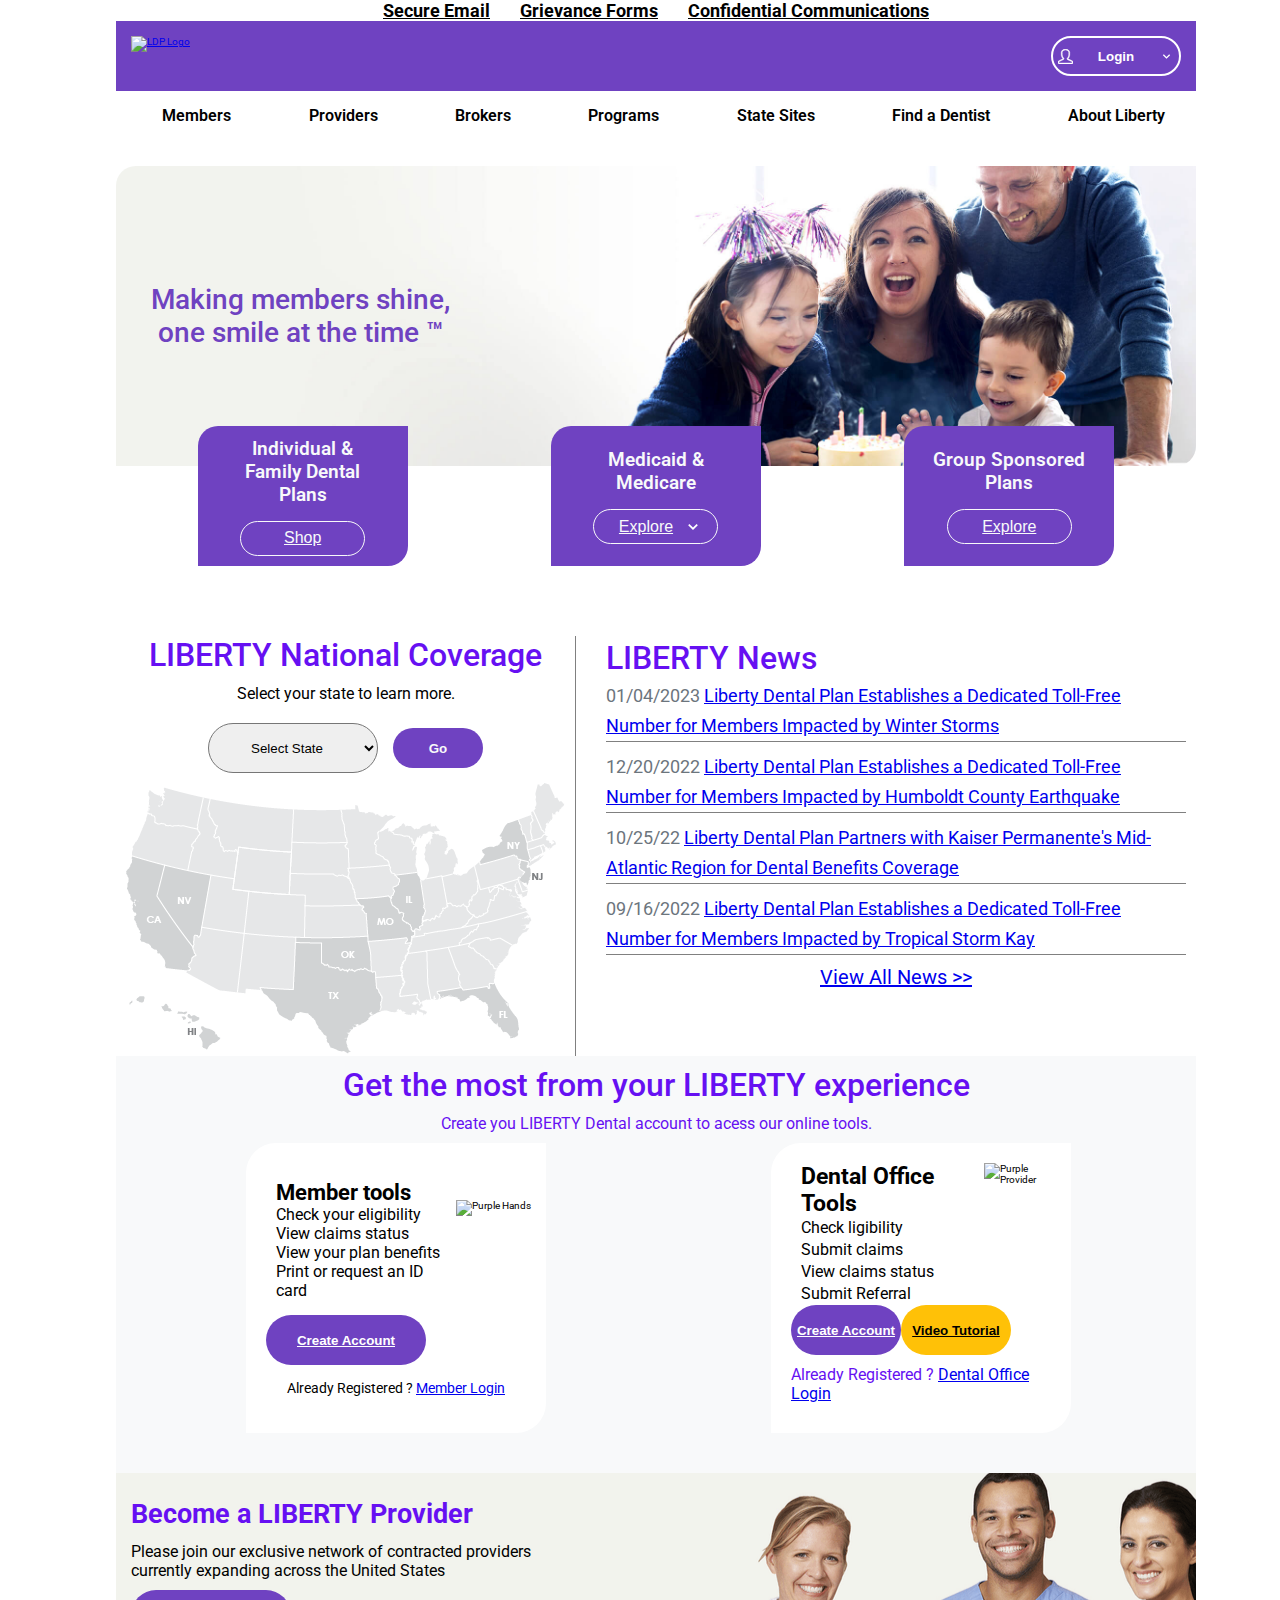
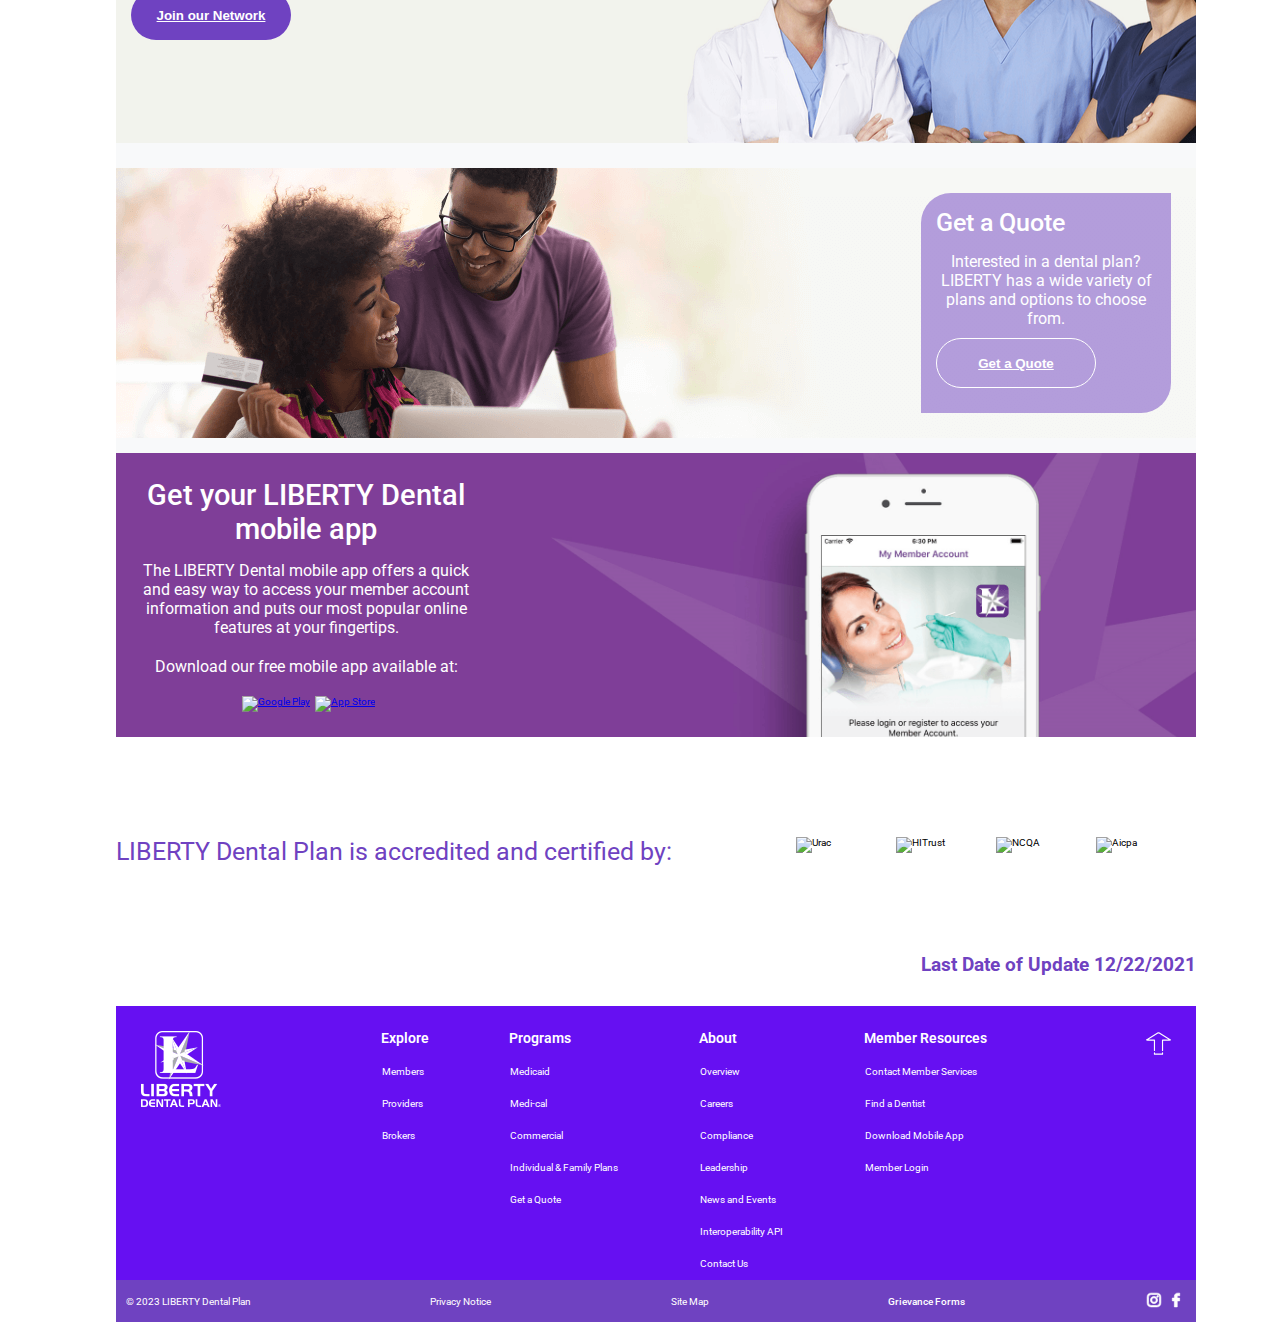
==== commit 826d8a24: "Terminamos el Clon de Liberty Dental Plan" ====
--- a/index.html
+++ b/index.html
@@ -33,10 +33,10 @@
                     </button>
                     <div class="user-tools inactive">
                         <ul>
-                            <li>Member</li>
-                            <li>Group</li>
-                            <li>Dental Office</li>
-                            <li>Vendor</li>
+                            <li><a href="https://itransact.libertydentalplan.com/LBT/iTransact/Logon/Logon.aspx">Member</a></li>
+                            <li><a href="https://itransact.libertydentalplan.com/LBT/iTransact/Logon/Logon.aspx">Group</a></li>
+                            <li><a href="https://libertydentaloffice.b2clogin.com/libertydentaloffice.onmicrosoft.com/b2c_1a_signup_signin/oauth2/v2.0/authorize?client_id=a6fca9b8-8b7e-470b-b6e6-40af4dbf3486&redirect_uri=https%3A%2F%2Fproviderportal.libertydentalplan.com&response_mode=form_post&response_type=code%20id_token&scope=openid%20profile%20offline_access%20https%3A%2F%2Flibertydentaloffice.onmicrosoft.com%2Fproviderportalapi%2Fproviderapi.read%20https%3A%2F%2Flibertydentaloffice.onmicrosoft.com%2Fproviderportalapi%2Fproviderapi.write&state=OpenIdConnect.AuthenticationProperties%[base64]&nonce=638157310010262376.ZWNlODhiZWMtNmYxZC00ZjBkLTkwNTAtYzljOGRlYTkzNTI3ZWNkZWU4OTgtNjk4Zi00ZWU3LWJhOWUtMDIzYTU1ZGQxYmQz&x-client-SKU=ID_NET451&x-client-ver=5.2.4.0">Dental Office</a></li>
+                            <li><a href="https://libertydentaloffice.b2clogin.com/libertydentaloffice.onmicrosoft.com/b2c_1a_signup_signin/oauth2/v2.0/authorize?client_id=a6fca9b8-8b7e-470b-b6e6-40af4dbf3486&redirect_uri=https%3A%2F%2Fproviderportal.libertydentalplan.com&response_mode=form_post&response_type=code%20id_token&scope=openid%20profile%20offline_access%20https%3A%2F%2Flibertydentaloffice.onmicrosoft.com%2Fproviderportalapi%2Fproviderapi.read%20https%3A%2F%2Flibertydentaloffice.onmicrosoft.com%2Fproviderportalapi%2Fproviderapi.write&state=OpenIdConnect.AuthenticationProperties%[base64]&nonce=638157310205932736.ZTMxODdhMzAtYTg3Mi00MzhmLWFhZjEtMGE4ZGMxOWU2ZTBhYmQ1YjQ2MjctZTc1Zi00ZmUyLWEyYjgtNTBhZTQ3NDFhN2Zl&x-client-SKU=ID_NET451&x-client-ver=5.2.4.0">Office Vendor</a></li>
                         </ul>
                     </div>
                 </div>
@@ -48,44 +48,44 @@
                 <p>Members <img class='arrow-dowm' src="./assets/arrow-down.svg" alt=""></p>
 
                 <div class="nav-link-itemChild inactive-child" >
-                    <li><a href="#">Welcome to Member Services!</a></li>
-                    <li><a href="#">Find a Dentist</a></li>
-                    <li><a href="#">Community Smiles Porgram</a></li>
-                    <li><a href="#">Member COVID-19 Resources</a></li>
-                    <li><a href="#">Group & Plan Partner Sites</a></li>
-                    <li><a href="#">LIBERTY Dental Plan Language Needds Survey</a></li>
-                    <li><a href="#">Oral Health & Wellness Tips FAQs</a></li>
-                    <li><a href="#">File a Grievance or Appeal</a></li>
-                    <li><a href="#">Forms & Literature</a></li>
-                    <li><a href="#">LIBERTY Dental Mobile App</a></li>
-                    <li><a href="#">Medi-cal</a></li>
-                    <li><a href="#">Member - Contact Us</a></li>
-                </div>  
+                    <li><a href="https://www.libertydentalplan.com/Members/Welcome-to-Member-Services.aspx">Welcome to Member Services!</a></li>
+                    <li><a href="https://www.libertydentalplan.com/Find-a-Dentist/Find-a-Dentist.aspx">Find a Dentist</a></li>
+                    <li><a href="https://communityresources.libertydentalplan.com/">Community Smiles Porgram</a></li>
+                    <li><a href="https://www.libertydentalplan.com/Members/Member-COVID-19-Resources.aspx">Member COVID-19 Resources</a></li>
+                    <li><a href="https://www.libertydentalplan.com/Members/Group-Plan-Partner-Sites.aspx">Group & Plan Partner Sites</a></li>
+                    <li><a href="https://www.libertydentalplan.com/Members/Member-Language-Survey.aspx">LIBERTY Dental Plan Language Needds Survey</a></li>
+                    <li><a href="https://www.libertydentalplan.com/Members/Oral-Health-Wellness-Tips/Seniors.aspx">Oral Health & Wellness Tips FAQs</a></li>
+                    <li><a href="https://www.libertydentalplan.com/Members/File-a-Grievance-or-Appeal.aspx">File a Grievance or Appeal</a></li>
+                    <li><a href="https://www.libertydentalplan.com/Members/Forms-Literature.aspx">Forms & Literature</a></li>
+                    <li><a href="https://www.libertydentalplan.com/Members/LIBERTY-Mobile.aspx">LIBERTY Dental Mobile App</a></li>
+                    <li><a href="https://www.libertydentalplan.com/LIBERTY-Dental-Plan-of-California/Medi-Cal/Medi-Cal-LA-PHP-.aspx">Medi-cal</a></li>
+                    <li><a href="https://www.libertydentalplan.com/Members/Member---Contact-Us.aspx">Member - Contact Us</a></li>
+                </div> 
             </ul>
     
     
             <ul class="nav-link-item">
                 <p>Providers <img class='arrow-dowm' src="./assets/arrow-down.svg" alt=""></p>
                 <div class="nav-link-itemChild inactive-child">
-                    <li><a href="#">Providers</a></li>
-                    <li><a href="#">Contract With Us</a></li>
-                    <li><a href="#">Join Our Network</a></li>
-                    <li><a href="#">Provider Portal Registration</a></li>
-                    <li><a href="#">Value Based Program (VBP)</a></li>
-                    <li><a href="#">Secure Email Portal</a></li>
-                    <li><a href="#">Provider Resource Library</a></li>
-                    <li><a href="#">Directory Information Validation (DIV)</a></li>
-                    <li><a href="#">Provider TeleDentistry Resources</a></li>
-                    <li><a href="#">Provider COVID-19 Resources</a></li>
-                    <li><a href="#">Clinical Criteria Guidelines & Practice Parameters</a></li>
-                    <li><a href="#">Provider Compliance Training</a></li>
-                    <li><a href="#">Florida Medicaid Webinar</a></li>
-                    <li><a href="#">Americans With Disabilities Act (ADA) Survey</a></li>
-                    <li><a href="#">Frequently Asked Questions</a></li>
-                    <li><a href="#">Secured Documents</a></li>
-                    <li><a href="#">Self Service Tools</a></li>
-                    <li><a href="#">Provider Newsletters</a></li>
-                    <li><a href="#">Provider - Contact Us</a></li>
+                    <li><a href="https://www.libertydentalplan.com/Providers/Providers-1.aspx">Providers</a></li>
+                    <li><a href="https://www.libertydentalplan.com/Providers/Recruitment.aspx">Contract With Us</a></li>
+                    <li><a href="https://www.libertydentalplan.com/Providers/Join-Our-Network.aspx">Join Our Network</a></li>
+                    <li><a href="https://libertydentaloffice.b2clogin.com/libertydentaloffice.onmicrosoft.com/b2c_1a_signup_signin/oauth2/v2.0/authorize?client_id=a6fca9b8-8b7e-470b-b6e6-40af4dbf3486&redirect_uri=https%3A%2F%2Fproviderportal.libertydentalplan.com&response_mode=form_post&response_type=code%20id_token&scope=openid%20profile%20offline_access%20https%3A%2F%2Flibertydentaloffice.onmicrosoft.com%2Fproviderportalapi%2Fproviderapi.read%20https%3A%2F%2Flibertydentaloffice.onmicrosoft.com%2Fproviderportalapi%2Fproviderapi.write&state=OpenIdConnect.AuthenticationProperties%[base64]&nonce=637678284019139078.NGI1MDVmNDItMzY1YS00NmZjLWJmZWYtOGM0MzE2ODU5MTczM2Q2NTRhZjAtZjY0Ny00OTg0LTk1MjQtNzI0ZTViYWZiMjlk&x-client-SKU=ID_NET451&x-client-ver=5.2.4.0">Provider Portal Registration</a></li>
+                    <li><a href="https://www.libertydentalplan.com/Providers/Value-Based-Program.aspx">Value Based Program (VBP)</a></li>
+                    <li><a href="https://www.libertydentalplan.com/Providers/Provider-Self-Service-Tools/Secure-Encrypted-Email.aspx">Secure Email Portal</a></li>
+                    <li><a href="https://www.libertydentalplan.com/Providers/Provider-Resource-Library.aspx">Provider Resource Library</a></li>
+                    <li><a href="https://div.libertydentalplan.com/officedataverification/authorize">Directory Information Validation (DIV)</a></li>
+                    <li><a href="https://www.libertydentalplan.com/Providers/Provider-TeleDentistry-Resources.aspx">Provider TeleDentistry Resources</a></li>
+                    <li><a href="https://www.libertydentalplan.com/Providers/Provider-COVID-19-Resources.aspx">Provider COVID-19 Resources</a></li>
+                    <li><a href="https://www.libertydentalplan.com/Providers/Clinical-Criteria-Guidelines-Practice-Parameters-.aspx">Clinical Criteria Guidelines & Practice Parameters</a></li>
+                    <li><a href="https://www.libertydentalplan.com/Providers/Provider-Training-1.aspx">Provider Compliance Training</a></li>
+                    <li><a href="https://www.libertydentalplan.com/Providers/FL-Medicaid-Webinar-1.aspx">Florida Medicaid Webinar</a></li>
+                    <li><a href="https://www.libertydentalplan.com/Providers/ADA-Survey.aspx">Americans With Disabilities Act (ADA) Survey</a></li>
+                    <li><a href="https://www.libertydentalplan.com/Providers/Frequently-Asked-Questions.aspx">Frequently Asked Questions</a></li>
+                    <li><a href="https://www.libertydentalplan.com/Secured-Documents.aspx">Secured Documents</a></li>
+                    <li><a href="https://www.libertydentalplan.com/Providers/Provider-Self-Service-Tools.aspx">Self Service Tools</a></li>
+                    <li><a href="https://www.libertydentalplan.com/Providers/Provider-Newsletters.aspx">Provider Newsletters</a></li>
+                    <li><a href="https://www.libertydentalplan.com/Providers/Providers-Contact-Us.aspx">Provider - Contact Us</a></li>
                 </div> 
             </ul>
     
@@ -93,14 +93,14 @@
             <ul class="nav-link-item">
                 <p>Brokers <img class='arrow-dowm' src="./assets/arrow-down.svg" alt=""></p>
                 <div class="nav-link-itemChild inactive-child">
-                    <li><a href="#">Welcome</a></li>
-                    <li><a href="#">Request a Quote</a></li>
-                    <li><a href="#">California Application</a></li>
-                    <li><a href="#">Florida Application</a></li>
-                    <li><a href="#">Missouri Application</a></li>
-                    <li><a href="#">Nevada Application</a></li>
-                    <li><a href="#">All Other States</a></li>
-                    <li><a href="#">Agents & Brokers - Contact Us</a></li>
+                    <li><a href="https://www.libertydentalplan.com/Agents-Brokers-1/Welcome-1-1.aspx">Welcome</a></li>
+                    <li><a href="https://www.libertydentalplan.com/Programs/Request-Quote.aspx">Request a Quote</a></li>
+                    <li><a href="https://www.libertydentalplan.com/Agents-Brokers-1/California-Application-1.aspx">California Application</a></li>
+                    <li><a href="https://www.libertydentalplan.com/Agents-Brokers-1/Florida-Application-1.aspx">Florida Application</a></li>
+                    <li><a href="https://www.libertydentalplan.com/Agents-Brokers-1/Missouri-Application.aspx">Missouri Application</a></li>
+                    <li><a href="https://www.libertydentalplan.com/Agents-Brokers-1/Nevada-Application.aspx">Nevada Application</a></li>
+                    <li><a href="https://www.libertydentalplan.com/Agents-Brokers-1/Contact-Us-1.aspx">All Other States</a></li>
+                    <li><a href="https://www.libertydentalplan.com/Agents-Brokers-1/Contact-Us-1.aspx">Agents & Brokers - Contact Us</a></li>
                 </div>
             </ul>
     
@@ -108,48 +108,48 @@
             <ul class="nav-link-item">
                 <p>Programs <img class='arrow-dowm' src="./assets/arrow-down.svg" alt=""></p>
                 <div class="nav-link-itemChild inactive-child">
-                    <li><a href="#">Medicaid</a></li>
-                    <li><a href="#">Medi-Cal</a></li>
-                    <li><a href="#">Medicare Advantage</a></li>
-                    <li><a href="#">Commercial</a></li>
-                    <li><a href="#">Individual & Family Plans</a></li>
-                    <li><a href="#">Request a Quote</a></li>
+                    <li><a href="https://www.libertydentalplan.com/Programs/Medicaid.aspx">Medicaid</a></li>
+                    <li><a href="https://www.libertydentalplan.com/LIBERTY-Dental-Plan-of-California/Medi-Cal/Medi-Cal-LA-PHP-.aspx">Medi-Cal</a></li>
+                    <li><a href="https://www.libertydentalplan.com/Programs/Medicare-Advantage.aspx">Medicare Advantage</a></li>
+                    <li><a href="https://www.libertydentalplan.com/Programs/Commercial-1.aspx">Commercial</a></li>
+                    <li><a href="https://sales.libertydentalplan.com/dentalplans?_ga=2.158736892.756242978.1680064400-138655441.1680064400">Individual & Family Plans</a></li>
+                    <li><a href="https://www.libertydentalplan.com/Programs/Request-Quote.aspx">Request a Quote</a></li>
                 </div>
             </ul>
     
             <ul class="nav-link-item">
                 <p>State Sites <img class='arrow-dowm' src="./assets/arrow-down.svg" alt=""></p>
                 <div class="nav-link-itemChild inactive-child">
-                    <li><a href="#">California</a></li>
-                    <li><a href="#">Florida</a></li>
-                    <li><a href="#">Hawaii</a></li>
-                    <li><a href="#">Illinois</a></li>
-                    <li><a href="#">Missouri</a></li>
-                    <li><a href="#">Nevada</a></li>
-                    <li><a href="#">New Jersey</a></li>
-                    <li><a href="#">New York</a></li>
-                    <li><a href="#">Oklahoma</a></li>
-                    <li><a href="#">Texas</a></li>
-                    <li><a href="#">All Other States</a></li>
+                    <li><a href="https://www.libertydentalplan.com/LIBERTY-Dental-Plan-of-California/LIBERTY-Dental-Plan-of-California.aspx">California</a></li>
+                    <li><a href="https://www.libertydentalplan.com/Florida/LIBERTY-Dental-Plan-of-Florida.aspx">Florida</a></li>
+                    <li><a href="https://www.libertydentalplan.com/Hawaii/LIBERTY-Dental-Plan-of-Hawaii.aspx">Hawaii</a></li>
+                    <li><a href="https://www.libertydentalplan.com/Illinois/LIBERTY-Dental-Plan-Illinois.aspx">Illinois</a></li>
+                    <li><a href="https://www.libertydentalplan.com/Missouri/LIBERTY-Dental-Plan-Of-Missouri.aspx">Missouri</a></li>
+                    <li><a href="https://www.libertydentalplan.com/Nevada/LIBERTY-Dental-Plan-of-Nevada.aspx">Nevada</a></li>
+                    <li><a href="https://www.libertydentalplan.com/New-Jersey/LIBERTY-Dental-Plan-of-New-Jersey.aspx">New Jersey</a></li>
+                    <li><a href="https://www.libertydentalplan.com/New-York/LIBERTY-Dental-Plan-of-New-York.aspx">New York</a></li>
+                    <li><a href="https://www.libertydentalplan.com/Oklahoma/LIBERTY-Dental-Plan-of-Oklahoma.aspx">Oklahoma</a></li>
+                    <li><a href="https://www.libertydentalplan.com/Texas/LIBERTY-Dental-Plan---Texas.aspx">Texas</a></li>
+                    <li><a href="https://www.libertydentalplan.com/Find-a-Dentist/Find-a-Dentist.aspx">All Other States</a></li>
                 </div>
             </ul>
     
     
             <ul class="nav-link-item-F">
-                <a href="#">Find a Dentist</a>
+                <a href="https://www.libertydentalplan.com/Find-a-Dentist/Find-a-Dentist.aspx">Find a Dentist</a>
             </ul>
     
     
             <ul class="nav-link-item">
                 <p>About Liberty <img class='arrow-dowm' src="./assets/arrow-down.svg" alt=""></p>
                 <div class="nav-link-itemChild inactive-child">
-                    <li><a href="#">About LIBERTY</a></li>
-                    <li><a href="#">Careers</a></li>
-                    <li><a href="#">Compliance</a></li>
-                    <li><a href="#">Leadership</a></li>
-                    <li><a href="#">News & Events</a></li>
-                    <li><a href="#">Privacy</a></li>
-                    <li><a href="#">Contact Us</a></li>
+                    <li><a href="https://www.libertydentalplan.com/About-LIBERTY/Company-Facts.aspx">About LIBERTY</a></li>
+                    <li><a href="https://www.libertydentalplan.com/About-LIBERTY/Careers-Open-Positions.aspx">Careers</a></li>
+                    <li><a href="https://www.libertydentalplan.com/About-LIBERTY/Compliance/Code-of-Conduct-Request-Form.aspx">Compliance</a></li>
+                    <li><a href="https://www.libertydentalplan.com/About-LIBERTY/Leadership/LIBERTY-Executive-Management.aspx">Leadership</a></li>
+                    <li><a href="https://www.libertydentalplan.com/About-LIBERTY/Company-News.aspx">News & Events</a></li>
+                    <li><a href="https://www.libertydentalplan.com/About-LIBERTY/Compliance/Website-Privacy-Policy.aspx">Privacy</a></li>
+                    <li><a href="https://www.libertydentalplan.com/About-LIBERTY/Contact-Us.aspx">Contact Us</a></li>
                 </div>
             </ul>
     
@@ -174,15 +174,16 @@
                     <a href="#">
                         <button>
                             <p>Explore</p>
+                            <img class="explore-arrow" src="./assets/white-arrow-down.svg" alt="">
                         </button>
                     </a>
                     <div class="med-ul">
                         <ul class="medicaid-ul">
-                            <li>Explore</li>
-                            <li>FL-Medicaid</li>
-                            <li>Medi-Cal</li>
-                            <li>NV-Medicaid</li>
-                            <li>Medicare Advantage</li>
+                            <li><a href="https://www.libertydentalplan.com/Programs/Medicaid.aspx">Explore</a></li>
+                            <li><a href="https://client.libertydentalplan.com/FLMedicaid?_ga=2.266276425.756242978.1680064400-138655441.1680064400">Fl-Medicaid</a></li>
+                            <li><a href="https://www.libertydentalplan.com/LIBERTY-Dental-Plan-of-California/Medi-Cal/Medi-Cal-LA-PHP-.aspx">Medi-cal</a></li>
+                            <li><a href="https://client.libertydentalplan.com/NVMedicaid?_ga=2.266276425.756242978.1680064400-138655441.1680064400">NV</a></li>
+                            <li><a href="https://www.libertydentalplan.com/Programs/Medicare-Advantage.aspx">Medicare-Advantage</a></li>
                         </ul>
                     </div>
                 </div>    
@@ -198,20 +199,20 @@
                 <h1>LIBERTY National Coverage</h1>
                 <p>Select your state to learn more.</p>
                 <div class="state-selection">
-                    <select name="" id="">
-                        <option value="">Select State</option>
-                        <option value="">California</option>
-                        <option value="">Florida</option>
-                        <option value="">Hawaii</option>
-                        <option value="">Illinois</option>
-                        <option value="">Missouri</option>
-                        <option value="">Nevada</option>
-                        <option value="">New Jersey</option>
-                        <option value="">New York</option>
-                        <option value="">Oklahoma</option>
-                        <option value="">Texas</option>
+                    <select name="" class="state-select">
+                        <option value="select-state">Select State</option>
+                        <option value="california">California</option>
+                        <option value="florida">Florida</option>
+                        <option value="hawaii">Hawaii</option>
+                        <option value="illinois">Illinois</option>
+                        <option value="missouri">Missouri</option>
+                        <option value="nevada">Nevada</option>
+                        <option value="new jersey">New Jersey</option>
+                        <option value="new york">New York</option>
+                        <option value="oklahoma">Oklahoma</option>
+                        <option value="texas">Texas</option>
                     </select>
-                    <button class="">Go</button>
+                    <button class="stateGobtn">Go</button>
                 </div>
                 <img class="usa-map inactive" src="./assets/map.png" alt="USA Map">
             </Section>
@@ -222,7 +223,7 @@
                 <div class="news-article">10/25/22 <a href="https://www.libertydentalplan.com/About-LIBERTY/Company-News/LIBERTY-Dental-Plan-Partners-with-Kaiser-Permanente-s-Mid-Atlantic-Region-for-Dental-Benefits-Coverage-1.aspx">Liberty Dental Plan Partners with Kaiser Permanente's Mid-Atlantic Region for Dental Benefits Coverage</a></div>
                 <div class="news-article">09/16/2022 <a href="https://www.libertydentalplan.com/About-LIBERTY/Company-News/LIBERTY-Dental-Plan-Establishes-a-Dedicated-Toll-Free-Number-for-Members-Impacted-by-Tropical-Storm-Kay--1.aspx">Liberty Dental Plan Establishes a Dedicated Toll-Free Number for Members Impacted by Tropical Storm Kay</a></div>
                 <div class="view-news">
-                    <a href=""><center>View All News >></center><a>
+                    <a href="https://www.libertydentalplan.com/About-Liberty/Company-News.aspx"><center>View All News >></center><a>
                 </div>
             </section>
         </div>
@@ -232,19 +233,23 @@
             <div class="member-provider-tools">
                 <article class="tools">
                     <div class="member-tools">
-                        <h3>Member tools</h3>
-                        <ul>
-                            <li>Check your eligibility</li>
-                            <li>View claims status</li>
-                            <li>View your plan benefits</li>
-                            <li>Print or request an ID card</li>
-                        </ul>
-                        <a href="https://itransact.libertydentalplan.com/LBT/iTransact/Logon/CreateAccounts.aspx"><button class="purple-button">Create Account</button></a>
-                        <p>Already Registered ? <a href="https://itransact.libertydentalplan.com/LBT/iTransact/Logon/Logon.aspx">Member Login</a></p>
-                    </div class>
+                        <div class="member-tools-ul">
+                            <h3>Member tools</h3>
+                            <ul>
+                                <li>Check your eligibility</li>
+                                <li>View claims status</li>
+                                <li>View your plan benefits</li>
+                                <li>Print or request an ID card</li>
+                            </ul>
+                        </div>  
                         <div class="tools-image">
                             <img src="./assets/purple-hands.png" alt="Purple Hands">
                         </div>
+                    </div>
+                    <div class="purpleBtnDiv">
+                        <a href="https://itransact.libertydentalplan.com/LBT/iTransact/Logon/CreateAccounts.aspx"><button class="purple-button">Create Account</button></a>
+                    </div>
+                    <p>Already Registered ? <a href="https://itransact.libertydentalplan.com/LBT/iTransact/Logon/Logon.aspx">Member Login</a></p>
 
 
                 </article>
@@ -328,9 +333,9 @@
                             <img class="circle-down" src="./assets/circle-chevron-down-svgrepo-com.svg" alt="">
                         </div>
                         <div class="footer-li inactive">
-                            <li><a href="#">Members</a></li>
-                            <li><a href="#">Providers</a></li>
-                            <li><a href="#">Brokers</a></li>
+                            <li><a href="https://www.libertydentalplan.com/Members/Welcome-to-Member-Services.aspx">Members</a></li>
+                            <li><a href="https://www.libertydentalplan.com/Providers/Providers-1.aspx">Providers</a></li>
+                            <li><a href="https://www.libertydentalplan.com/Agents-Brokers-1/Welcome-1-1.aspx">Brokers</a></li>
                         </div>
                     </ul>
                 </section>
@@ -341,11 +346,11 @@
                             <img class="circle-down" src="./assets/circle-chevron-down-svgrepo-com.svg" alt="">
                         </div>
                         <div class="footer-li inactive">
-                            <li><a href="#">Medicaid</a></li>
-                            <li><a href="#">Medi-cal</a></li>
-                            <li><a href="#">Commercial</a></li>
-                            <li><a href="#">Individual & Family Plans</a></li>
-                            <li><a href="#">Get a Quote</a></li>
+                            <li><a href="https://www.libertydentalplan.com/Programs/Medicaid.aspx">Medicaid</a></li>
+                            <li><a href="https://www.libertydentalplan.com/LIBERTY-Dental-Plan-of-California/Medi-Cal/Medi-Cal-LA-PHP-.aspx">Medi-cal</a></li>
+                            <li><a href="https://www.libertydentalplan.com/Programs/Commercial-1.aspx">Commercial</a></li>
+                            <li><a href="https://sales.libertydentalplan.com/dentalplans?_ga=2.95422938.756242978.1680064400-138655441.1680064400">Individual & Family Plans</a></li>
+                            <li><a href="https://www.libertydentalplan.com/Programs/Request-Quote.aspx">Get a Quote</a></li>
                         </div>
                     </ul>
                 </section>
@@ -356,13 +361,13 @@
                             <img class="circle-down" src="./assets/circle-chevron-down-svgrepo-com.svg" alt="">
                         </div>
                         <div class="footer-li inactive">
-                            <li><a href="#">Overview</a></li>
-                            <li><a href="#">Careers</a></li>
-                            <li><a href="#">Compliance</a></li>
-                            <li><a href="#">Leadership</a></li>
-                            <li><a href="#">News and Events</a></li>
-                            <li><a href="#">Interoperability API</a></li>
-                            <li><a href="#">Contact Us</a></li>
+                            <li><a href="https://www.libertydentalplan.com/About-LIBERTY/Company-Facts.aspx">Overview</a></li>
+                            <li><a href="https://www.libertydentalplan.com/About-LIBERTY/Careers-Open-Positions.aspx">Careers</a></li>
+                            <li><a href="https://www.libertydentalplan.com/About-LIBERTY/Compliance/Code-of-Conduct.aspx">Compliance</a></li>
+                            <li><a href="https://www.libertydentalplan.com/About-LIBERTY/Leadership/LIBERTY-Executive-Management.aspx">Leadership</a></li>
+                            <li><a href="https://www.libertydentalplan.com/About-LIBERTY/Company-News.aspx">News and Events</a></li>
+                            <li><a href="https://interoperability.libertydentalplan.com/">Interoperability API</a></li>
+                            <li><a href="https://www.libertydentalplan.com/About-LIBERTY/Contact-Us.aspx">Contact Us</a></li>
                         </div>
                     </ul>
                 </section>
@@ -373,10 +378,10 @@
                             <img class="circle-down" src="./assets/circle-chevron-down-svgrepo-com.svg" alt="">
                         </div>
                         <div class="footer-li inactive">
-                            <li><a href="#">Contact Member Services</a></li>
-                            <li><a href="#">Find a Dentist</a></li>
-                            <li><a href="#">Download Mobile App</a></li>
-                            <li><a href="#">Member Login</a></li>
+                            <li><a href="https://www.libertydentalplan.com/Members/Member---Contact-Us.aspx">Contact Member Services</a></li>
+                            <li><a href="https://www.libertydentalplan.com/Find-A-Dentist/Find-A-Dentist.aspx">Find a Dentist</a></li>
+                            <li><a href="https://www.libertydentalplan.com/Members/LIBERTY-Mobile.aspx">Download Mobile App</a></li>
+                            <li><a href="https://itransact.libertydentalplan.com/LBT/iTransact/Logon/Logon.aspx">Member Login</a></li>
                         </div>
                     </ul>
                 </section>
@@ -390,13 +395,13 @@
                 <p>© 2023 LIBERTY Dental Plan</p>
             </div>
             <div class="privacy-notice">
-                <p>Privacy Notice</p>
+                <a href="https://www.libertydentalplan.com/Legal/Privacy-Statement/Patient-Privacy-1.aspx">Privacy Notice</a>
             </div>
             <div class="class-map">
-                <p>Site Map</p>
+                <a href="https://www.libertydentalplan.com/Legal/Sitemap.aspx">Site Map</a>
             </div>
             <div class="grievance">
-                <p>GRIEVANCE FORMS</p>
+                <a href="https://www.libertydentalplan.com/Legal/Grievances.aspx">Grievance Forms</a>
             </div>
             <div class="social-media-icons">
                 <a href="#"><img src="./assets/instagram-svgrepo-com.svg" alt="Instagram"></a>
--- a/mobile.css
+++ b/mobile.css
@@ -79,6 +79,7 @@
     height: auto;
 }
 .userbtn-tools{
+    position: relative;
 }
 .user-button{
     display: flex;
@@ -96,11 +97,13 @@
 /*User tools that pop up after clicking user button*/
 .user-tools{
     background-color: var(--light);
-    padding: 10px;
     line-height: 20px;
     position: absolute;
     border-radius: 4px;
     align-self: center;
+    left: 0px;
+    z-index: 10;
+
 }
 
 .user-tools ul{
@@ -108,7 +111,12 @@
     font-weight: 600;
     text-decoration: underline;
 }
-
+.user-tools ul li{
+    padding: 5px;
+}
+.user-tools ul li a{
+    color: black;
+}
 /* Menu that pops up after clicking a three line button */
 
 .inactive {
@@ -116,7 +124,7 @@
  }
  .nav-bar-menu ul{
     margin-left:  15px;
-    margin-top: 15px;s
+    margin-top: 15px;
  }
 .nav-bar-menu li{
     list-style: none;
@@ -209,6 +217,12 @@
     height: 35px;
     border: #f8f9fa 1px solid;
     border-radius: 25px;
+    display: flex;
+    justify-content: center;
+    align-items: center;
+}
+.purple-boxes a button:hover{
+    cursor: pointer;
 }
 .purple-boxes a button p{
     font-size: 1.6rem;
@@ -221,15 +235,15 @@
     flex-direction: column;
     justify-content: center;
     align-items: center;
+    position: relative;
 }
 .med-ul{
     background-color: var(--light);
     display: flex;
     justify-content: center;
-    padding: 15px;
     width: 100px;
     position: absolute;
-    top: 115px;
+    top: 35px;
     display: none;
 }
 .med-ul ul{
@@ -238,6 +252,18 @@
     font-weight: 600;
     align-self: center;
 
+}
+.medicaid-ul li:hover{
+    background-color: var(--indigo);
+    cursor: pointer;
+}
+.medicaid-ul li{
+    padding: 5px;
+    font-weight: 600;
+    font-size: 1.6rem;
+}
+.medicaid-ul li a{
+    color: black;
 }
 .purple-boxes select{
     background-color: rgba(0,0,0,0);
@@ -250,6 +276,12 @@
 .purple-boxes select option{
     text-align: center;
 }
+.explore-arrow{
+    width: 20px;
+    height: auto;
+    position: relative;
+    left: 10px;
+}
 
 /*Lib National Coverages and Liberty News*/
 
@@ -270,11 +302,15 @@
     display: flex;
     justify-content: space-between;
     flex-direction: row;
+    align-items: center;
 }
 .state-selection select{
     width: 170px;
     height: 50px;
     border-radius: 25px;
+}
+.state-selection select:hover{
+    cursor: pointer;
 }
 .state-selection select option{
     text-align: center;
@@ -287,6 +323,9 @@
     border: none;
     color: #f8f9fa;
     font-weight: 700;
+}
+.state-selection button:hover{
+    cursor: pointer;
 }
 .lib-news{
     padding: 10px;
@@ -338,8 +377,17 @@
     border-bottom-right-radius: 30px;
     margin-bottom: 15px;
 }
+.get-most-from-lib .dental-office-tools{
+    background-color: var(--white
+    );
+    padding: 20px;
+    border-top-left-radius: 30px;
+    border-bottom-right-radius: 30px;
+    margin-bottom: 15px; 
+}
 .tools{
     display: flex;
+    flex-direction: column;
     justify-content: space-evenly;
 }
 .tools h3{
@@ -363,6 +411,10 @@
     width: 80px;
     height: 80px;
 
+}
+.purpleBtnDiv{
+    display: flex;
+    justify-content: center;
 }
 .tools a .purple-button{
     background-color: var(--purple);
@@ -373,10 +425,15 @@
     color: white;
     text-decoration: underline;
     font-weight: 800;
-    margin: 10px 0;
+    align-self: center;
 }
 .member-tools{
     display: flex;
+    flex-direction: row;
+    justify-content: space-evenly;
+}
+.member-tools-ul{
+    display: flex;
     flex-direction: column;
 }
 .dental-office-tools{
@@ -384,6 +441,7 @@
     flex-direction: column;
     justify-content: center;
     background-color: var(--white);
+    padding: 20px;
 }
 .do-tools{
     display: flex;
@@ -394,10 +452,13 @@
     line-height: 22px;
     font-size: 1.6rem;
 }
+.do-tools-ul h3{
+    font-size: 2.3rem;
+}
 .purple-yellow-buttons{
-    position: relative;
-    right: 30px;    
-    display: flex;
+    position: relative;   
+    display: flex;
+    justify-content: center;
     align-self: center;
 }
 .purple-yellow-buttons a .purple-button{
@@ -409,8 +470,11 @@
     color: white;
     text-decoration: underline;
     font-weight: 800;
-    margin: 10px 0;
-
+    align-self: center;
+
+}
+.purple-button:hover{
+    cursor: pointer;
 }
 .purple-yellow-buttons a .yellow-button{
     background-color: var(--yellow);
@@ -421,7 +485,10 @@
     color: black;
     text-decoration: underline;
     font-weight: 800;
-    margin: 10px 0;
+    align-self: center;
+}
+.yellow-button:hover{
+    cursor: pointer;
 }
 .tools p{
     color: black;
@@ -543,6 +610,9 @@
     width: 50px;
     height: auto;
 }
+.certs div img:hover{
+    cursor: pointer;
+}
 .certs p{
     color: var(--purple);
     text-align: center;
@@ -569,6 +639,9 @@
 .circle-down{
     width: 15px;
     height: auto;
+}
+.ldp-logoVert{
+    display: none;
 }
 .footer-li{
     background-color: var(--light);
@@ -585,16 +658,23 @@
 }
 .lib--dent p{
     color: white;
-}
-.privacy-notice p{
-    color: white;
-}
-.class-map p{
-    color: white;
-}
-.grievance p{
+    text-decoration: none;
+}
+.privacy-notice a{
+    color: white;
+    text-decoration: none;
+    display: none;
+}
+.class-map a{
+    color: white;
+    text-decoration: none;
+    display: none;
+}
+.grievance a{
     color: white;
     font-weight: 500;
+    text-decoration: none;
+    display: none;
 }
 .social-media{
     background-color: var(--purple);
--- a/tablet.css
+++ b/tablet.css
@@ -42,11 +42,22 @@
 
 /*Member Tools*/
 .member-tools{
+    align-self: flex-start;
+    
+    
+}
+.member-tools-ul{
+    align-self: flex-start;
     position: relative;
-    right: 170px;
+    right: 120px;
 }
 .tools-image{
     align-items: flex-end;
+    position: relative;
+    left: 50px;
+}
+.purpleBtnDiv{
+    justify-content: flex-start;
 }
 
 /*Provider Tools*/
@@ -59,15 +70,14 @@
     left: 150px;
 }
 .purple-yellow-buttons{
-    justify-content: flex-start;
+    align-self: flex-start;
+    left: 15px;
 }
 .purple-yellow-buttons .purple-button{
     position: relative;
-    right: 120px;
 }
 .purple-yellow-buttons .yellow-button{
     position: relative;
-    right: 230px;
 }
 
 /*Footer*/
--- a/desktop.css
+++ b/desktop.css
@@ -9,17 +9,32 @@
 .user-button p{
     display: block;
 }
+.user-button:hover{
+    background-color: var(--indigo);
+    cursor: pointer;
+}
 .whiteArrowDown{
     display: block;
 }
-
+.user-tools{
+    left: 35px;
+}
+.user-tools ul li:hover{
+    background-color: var(--purple);
+    cursor: pointer;
+}
 /* Navbar Menu */
 .nav-bar-menu{
     display: flex;
     justify-content: space-around;
+    margin-bottom: 15px;
 }
 .nav-bar-menu .inactive{
     display: block;
+}
+.nav-link-item{
+    position: relative;
+    padding-bottom: 10px;
 }
 .nav-link-item p:hover{
     cursor: pointer;
@@ -34,21 +49,34 @@
 .nav-link-item-F a{
     font-size: 1.6rem;
     font-weight: 600;
-}
+    color: black;
+    text-decoration: none;
+}
+.nav-link-item-F a:hover{
+    text-decoration: underline;
+}
+
 .nav-link-itemChild{
     position: absolute;
     width: 150px;
     line-height: unset;
+    clear: both;
+    left: -70px;
+    z-index: 10;
+    padding: unset;
 }
 .nav-link-item li{
-    margin-bottom: 10px;
+    padding: 10px;
+}
+.nav-link-itemChild li:hover{
+    background-color: var(--purple);
 }
 .nav-link-itemChild li a{
     color: black;
     text-decoration: none;
     font-weight: 600;
     font-size: 1.3rem;
-
+    padding: 10px;
 }
 /*Making members Shine*/
 .shine{
@@ -61,6 +89,9 @@
     justify-content: flex-start;
     align-items: center;
 }
+.shine-text{
+    margin-left: 30px;
+}
 .fade{
     -webkit-animation: 1.5s fade;
     animation: 1.5s fade;
@@ -114,11 +145,28 @@
 .get-most-from-lib .tools{
     justify-content: center;
 }
+.member-provider-tools{
+    display: flex;
+    justify-content: space-evenly;
+}
+.tools{
+    position: relative;
+    right: 35px;
+}
 .member-tools{
     position: relative;
     left: 10px;
 }
-
+.member-tools-ul{
+    align-self: flex-start;
+    position: unset;
+    right: unset;
+}
+.tools-image{
+    align-items: flex-end;
+    position: unset;
+    left: unset;
+}
 .purple-provider img{
     position: relative;
     right: 150px;
@@ -196,6 +244,12 @@
     display: flex;
     align-self: center;
 }
+.certs-title h1{
+    font-size: 1.5rem;
+}
+.certs-images{
+    display: flex;
+}
 .certs .certs-images img{
     width: 100px;
 }
@@ -211,6 +265,7 @@
 }
 .ldp-logoVert{
     padding: 25px;
+    display: block;
 }
 .various-Uls{
     display: flex;
@@ -245,4 +300,13 @@
 }
 .whiteArrowUp:hover{
     cursor: pointer;
+}
+.privacy-notice a{
+display: block;
+}
+.class-map a{
+display: block;
+}
+.grievance a{
+display: block;
 }--- a/desktopFullHD.css
+++ b/desktopFullHD.css
@@ -1,3 +1,46 @@
 body{
-    zoom: 115%;
+    position: relative;
+    right: 140px;
+}
+header{
+    width: 1080px;
+}
+.making-mem-shine{
+    width: 1080px;
+}
+.lib-cov-news{
+    width: 1080px;
+}
+.news-article{
+    line-height: 30px;
+}
+.news-article a{
+    margin-bottom: 50px;
+}
+.get-most-from-lib{
+    width: 1080px;
+}
+.tools{
+    position: relative;
+    right: 110px;
+}
+.signUp-Quote{
+    width: 1080px;
+}
+.lib-app{
+    width: 1080px;
+}
+.certs{
+    width: 1080px;
+    justify-content: space-between;
+}
+.certs-title h1{
+    font-size: 2.5rem;
+}
+footer{
+    width: 1080px;
+}
+.various-Uls section{
+    margin-right: 35px;
+    margin-left: 35px;
 }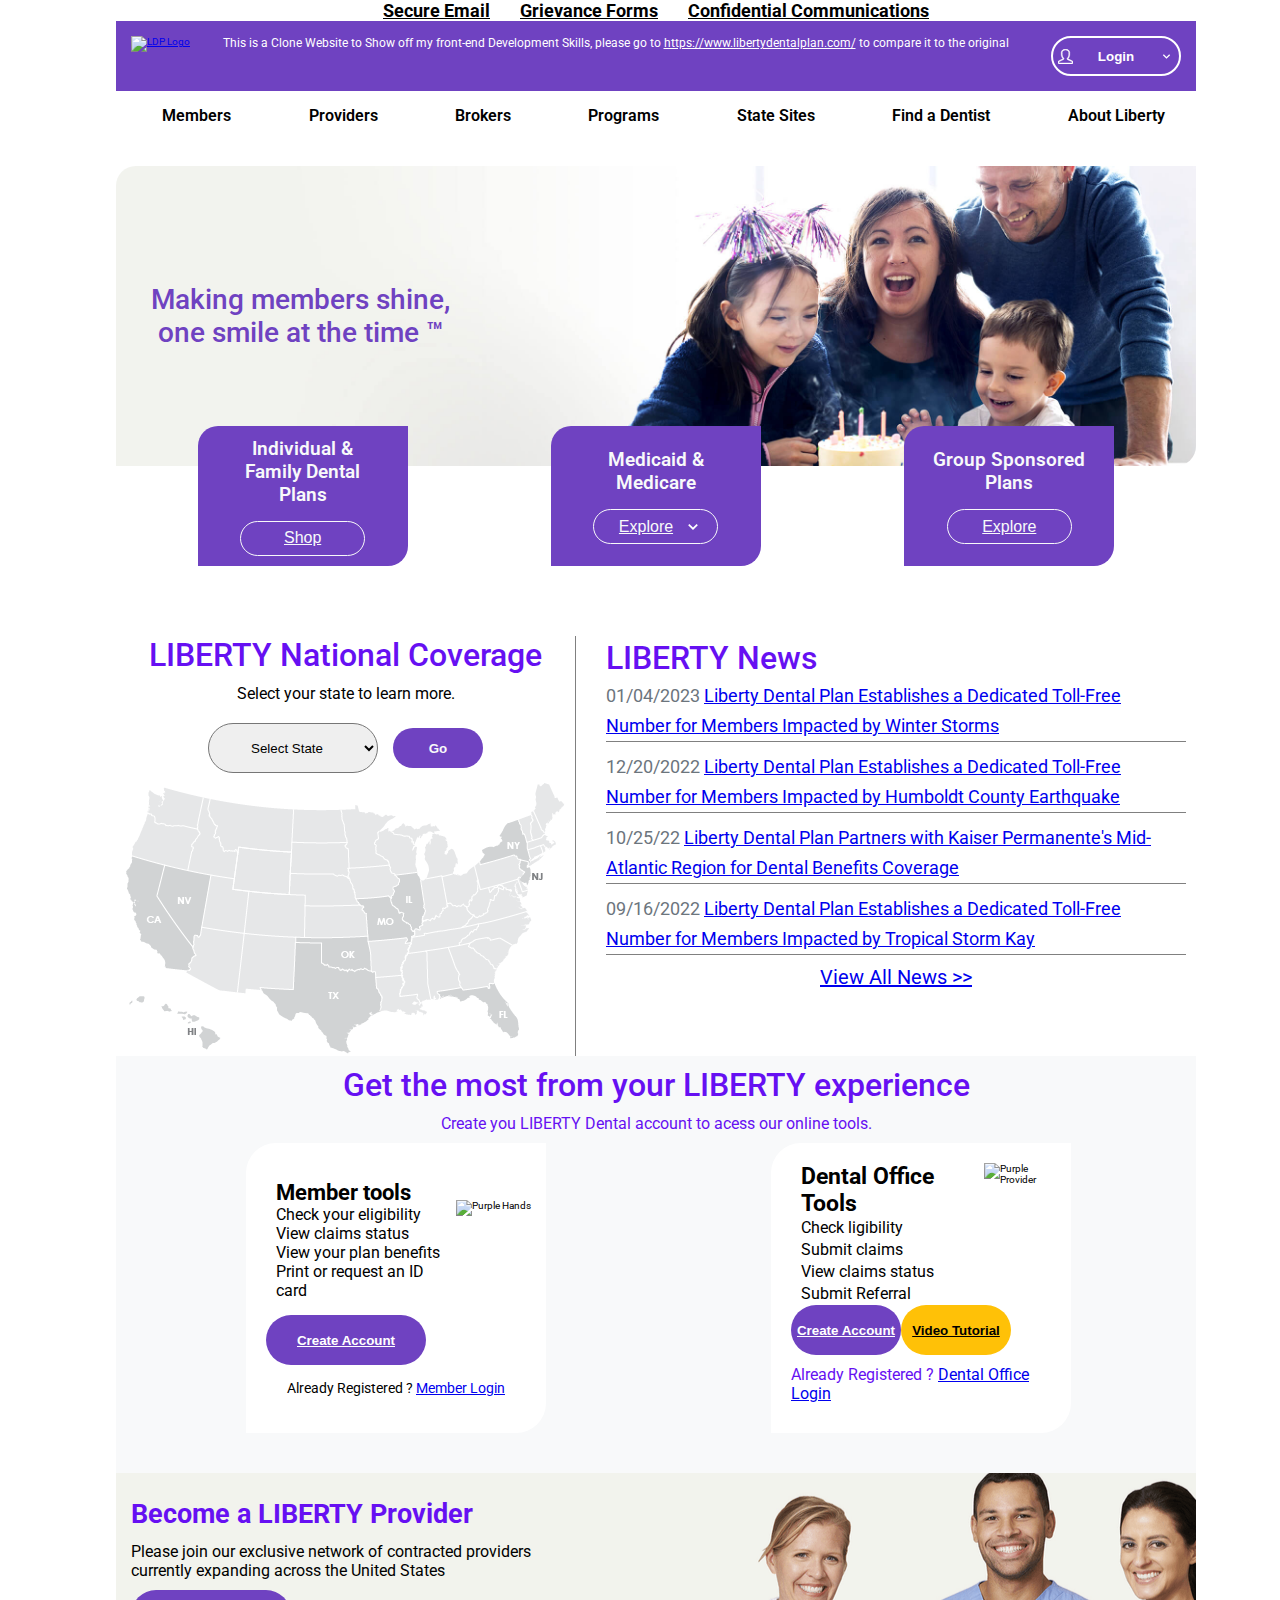
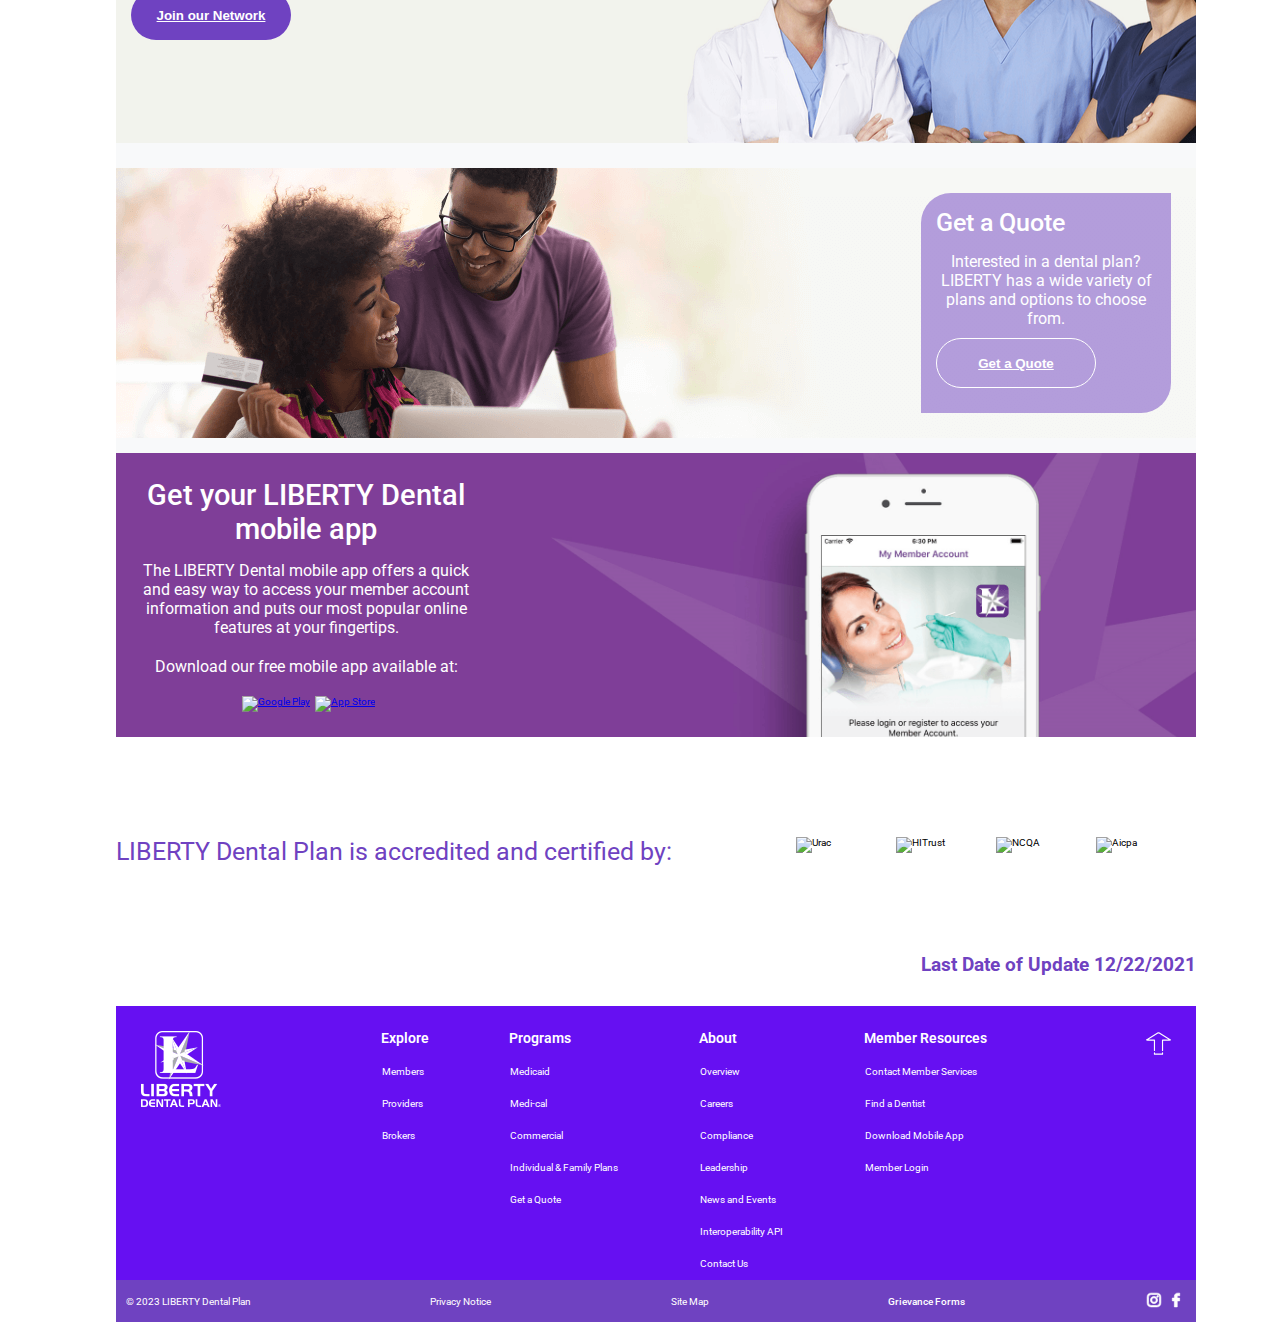
==== commit 2c13303f: "agregamos un disclaimer sobre que es un clon" ====
--- a/index.html
+++ b/index.html
@@ -23,6 +23,9 @@
         <section class="main-header">
             <div class="logo">
                 <a href="https://www.libertydentalplan.com/"><img src="./assets/r-stacked-horizontal-small.png" alt="LDP Logo"></a>
+            </div>
+            <div class="clone-disclaimer">
+                <p>This is a Clone Website to Show off my front-end Development Skills, please go to <a href="https://www.libertydentalplan.com/" class="original-link">https://www.libertydentalplan.com/</a> to compare it to the original</p>
             </div>
             <div class="header-buttons">
                 <div class="userbtn-tools">
--- a/mobile.css
+++ b/mobile.css
@@ -61,6 +61,14 @@
     display: flex;
     justify-content: space-between;
 }
+.clone-disclaimer p{
+    color: white;
+    font-size: 1.2rem;
+    display: none;
+}
+.original-link{
+    color: white;
+}
 .header-buttons{
     display: flex;
     align-items: center;
--- a/desktop.css
+++ b/desktop.css
@@ -1,3 +1,6 @@
+.clone-disclaimer p{
+    display: block;
+}
 .threelines-menu{
     display: none;
 }
